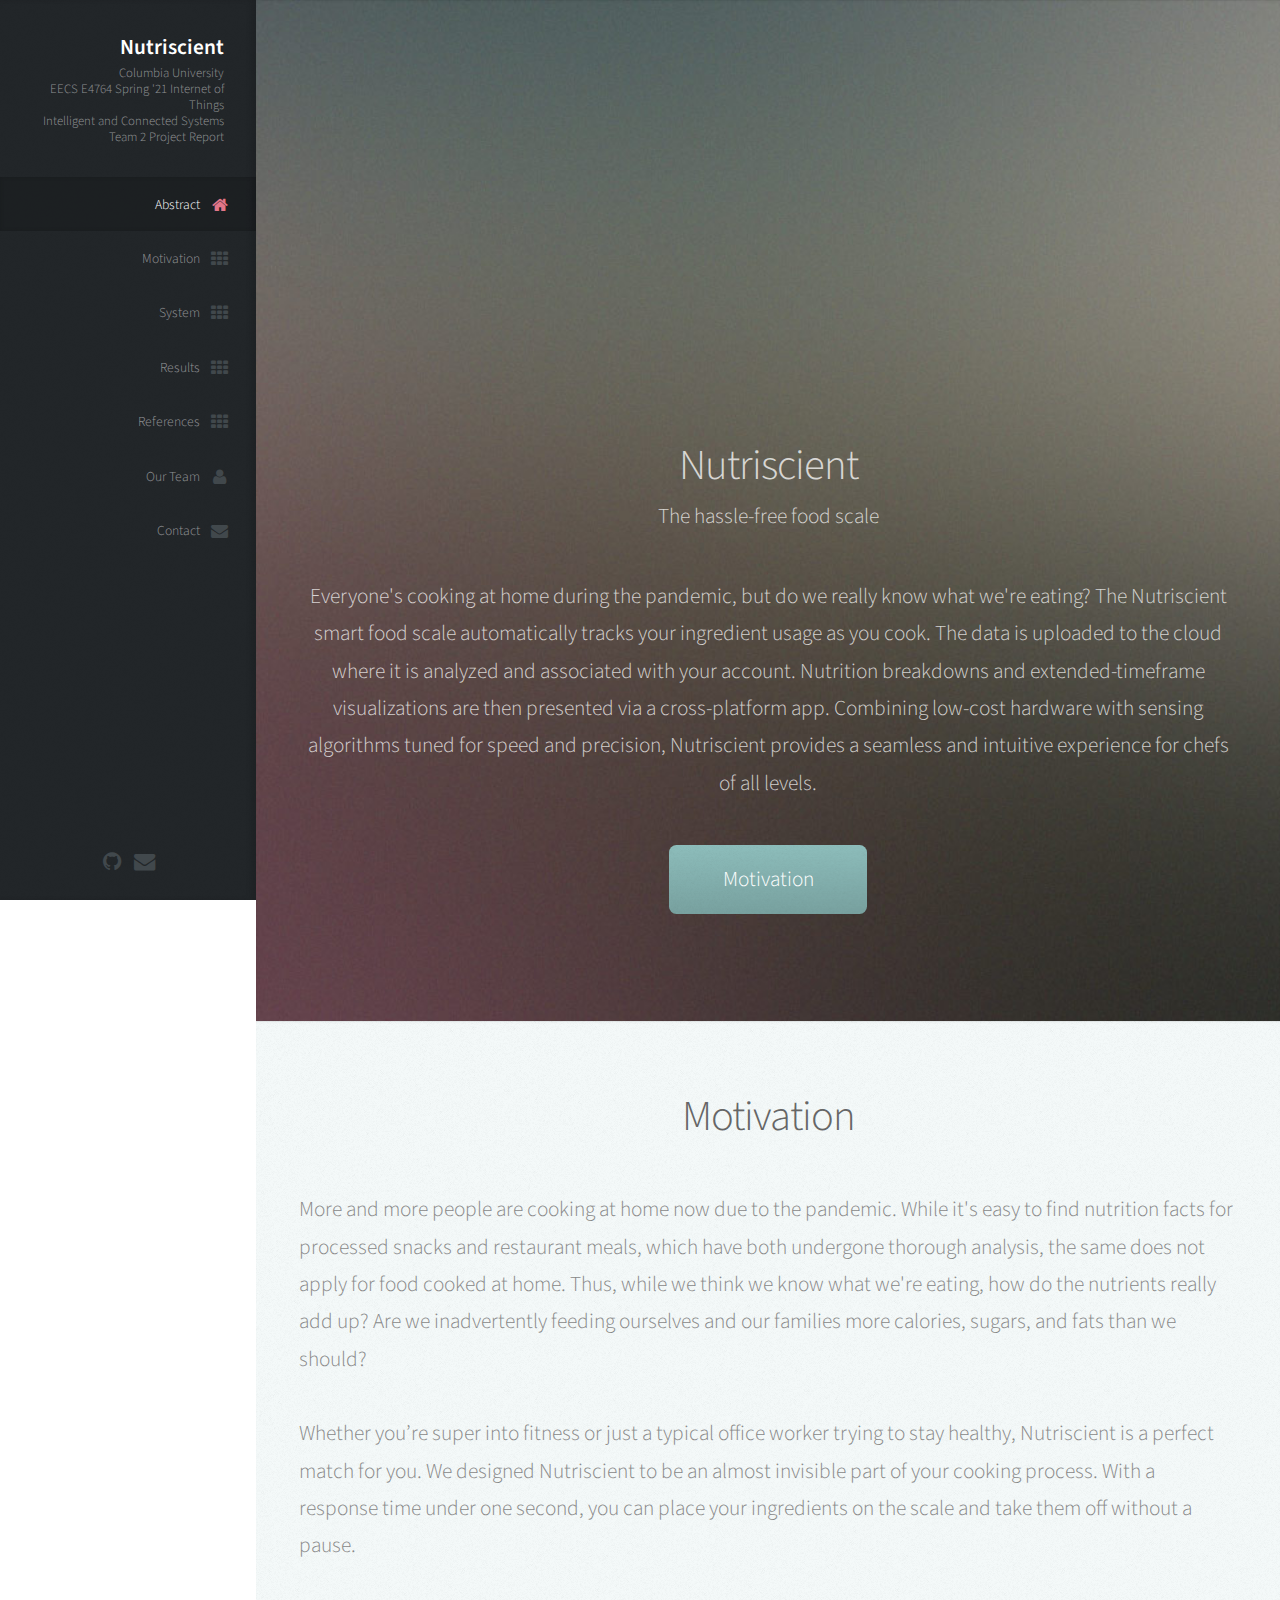
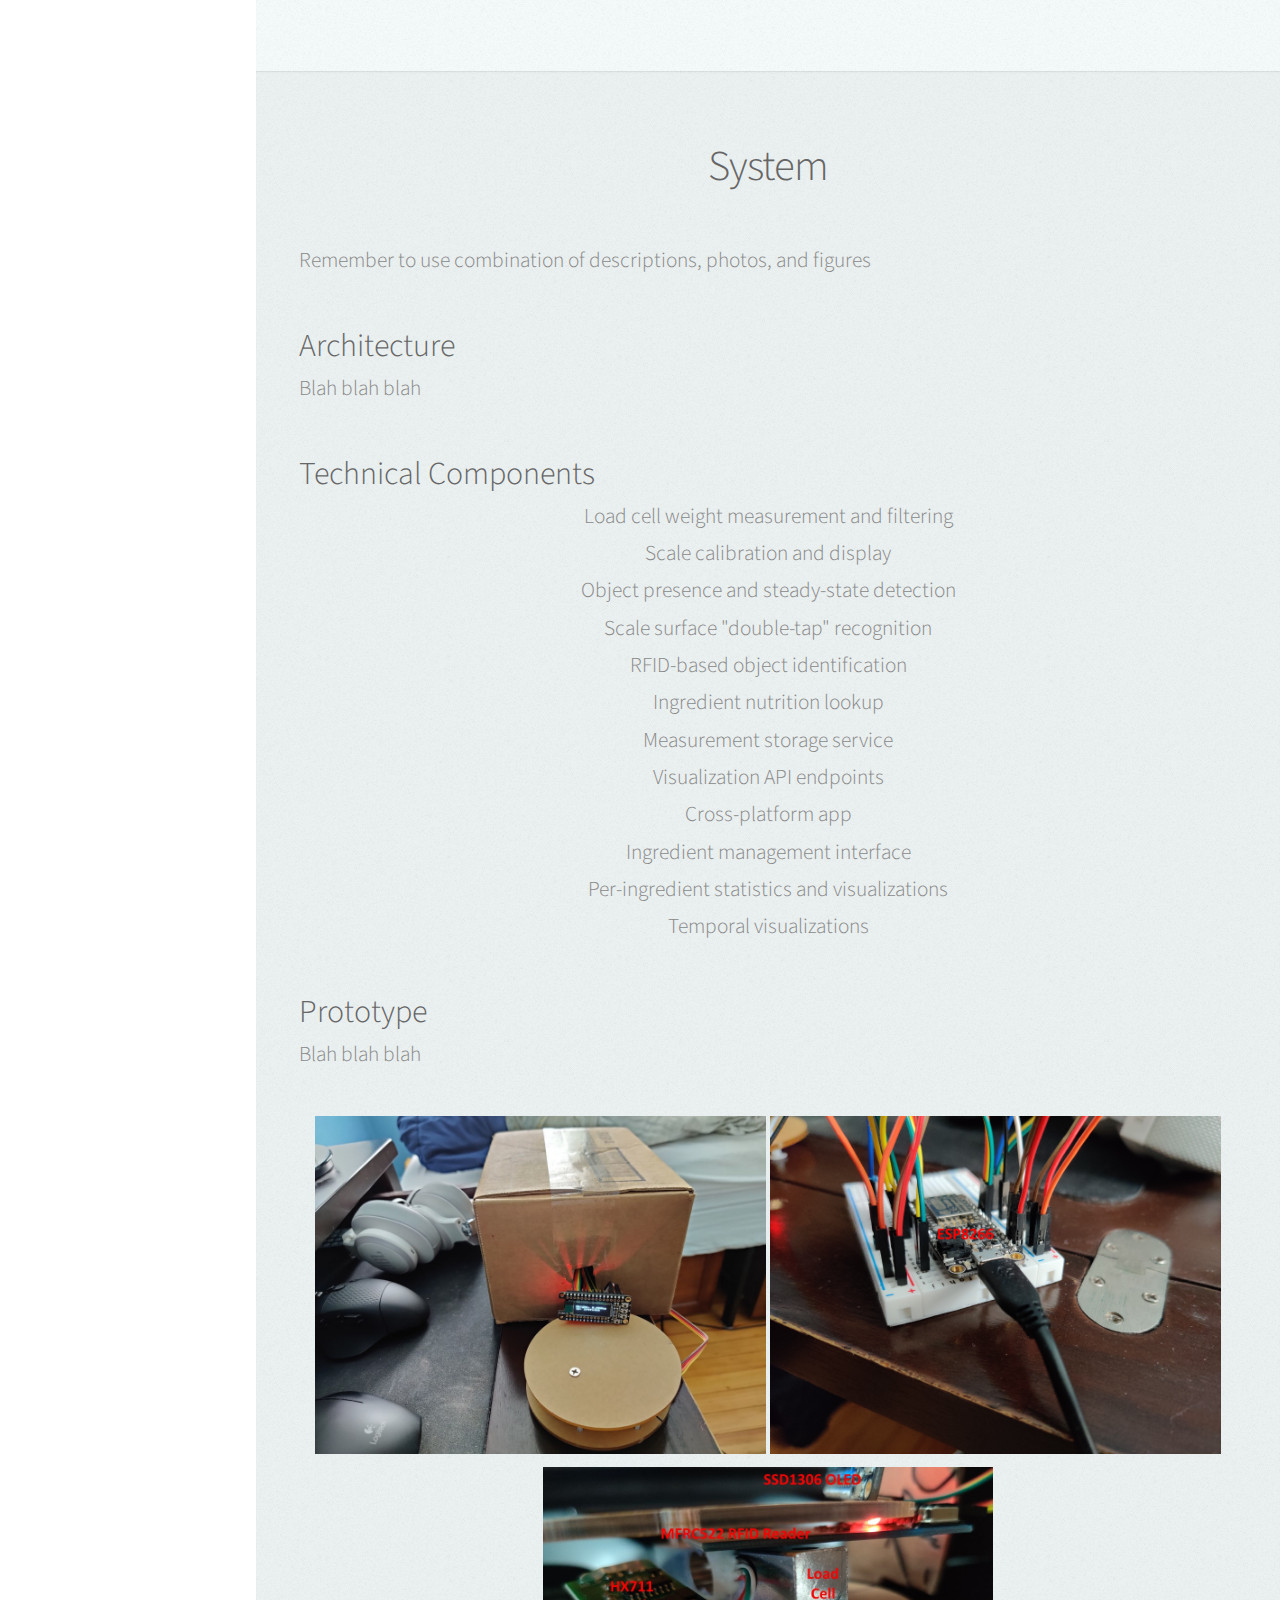
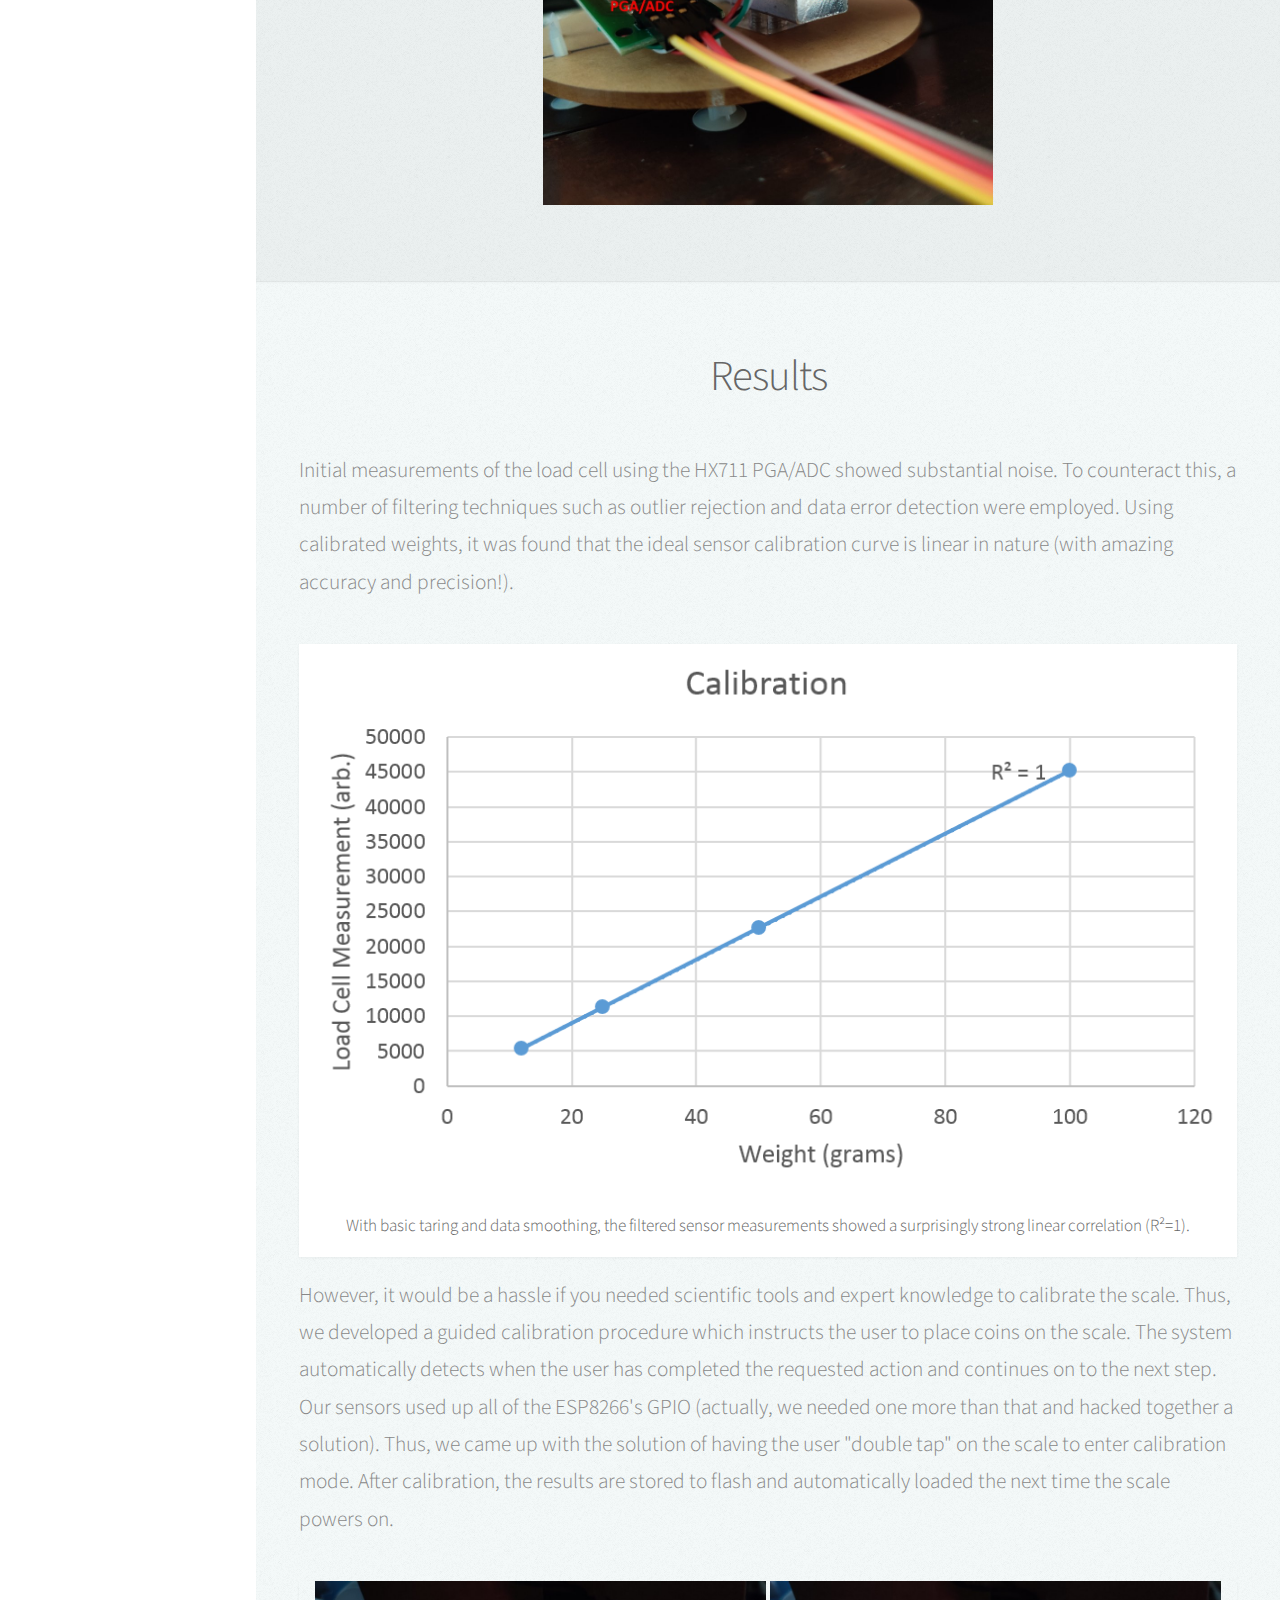
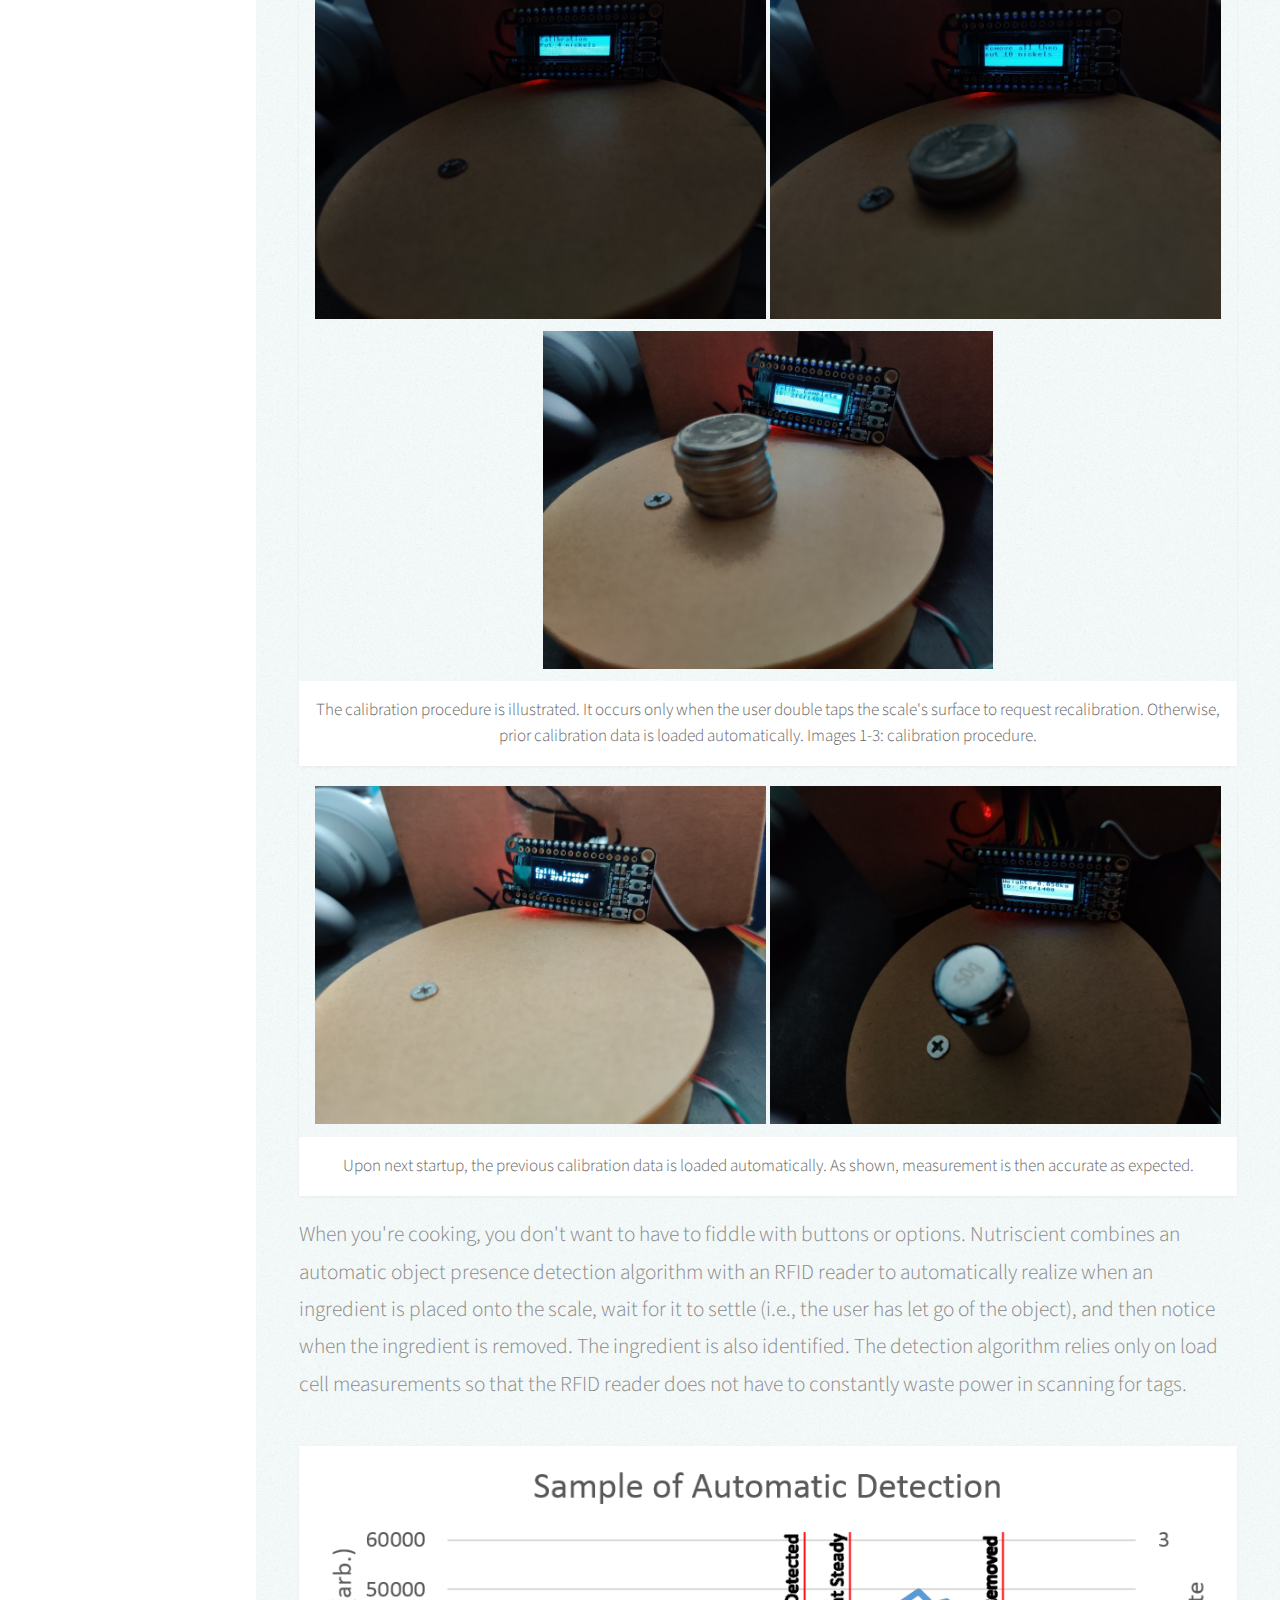
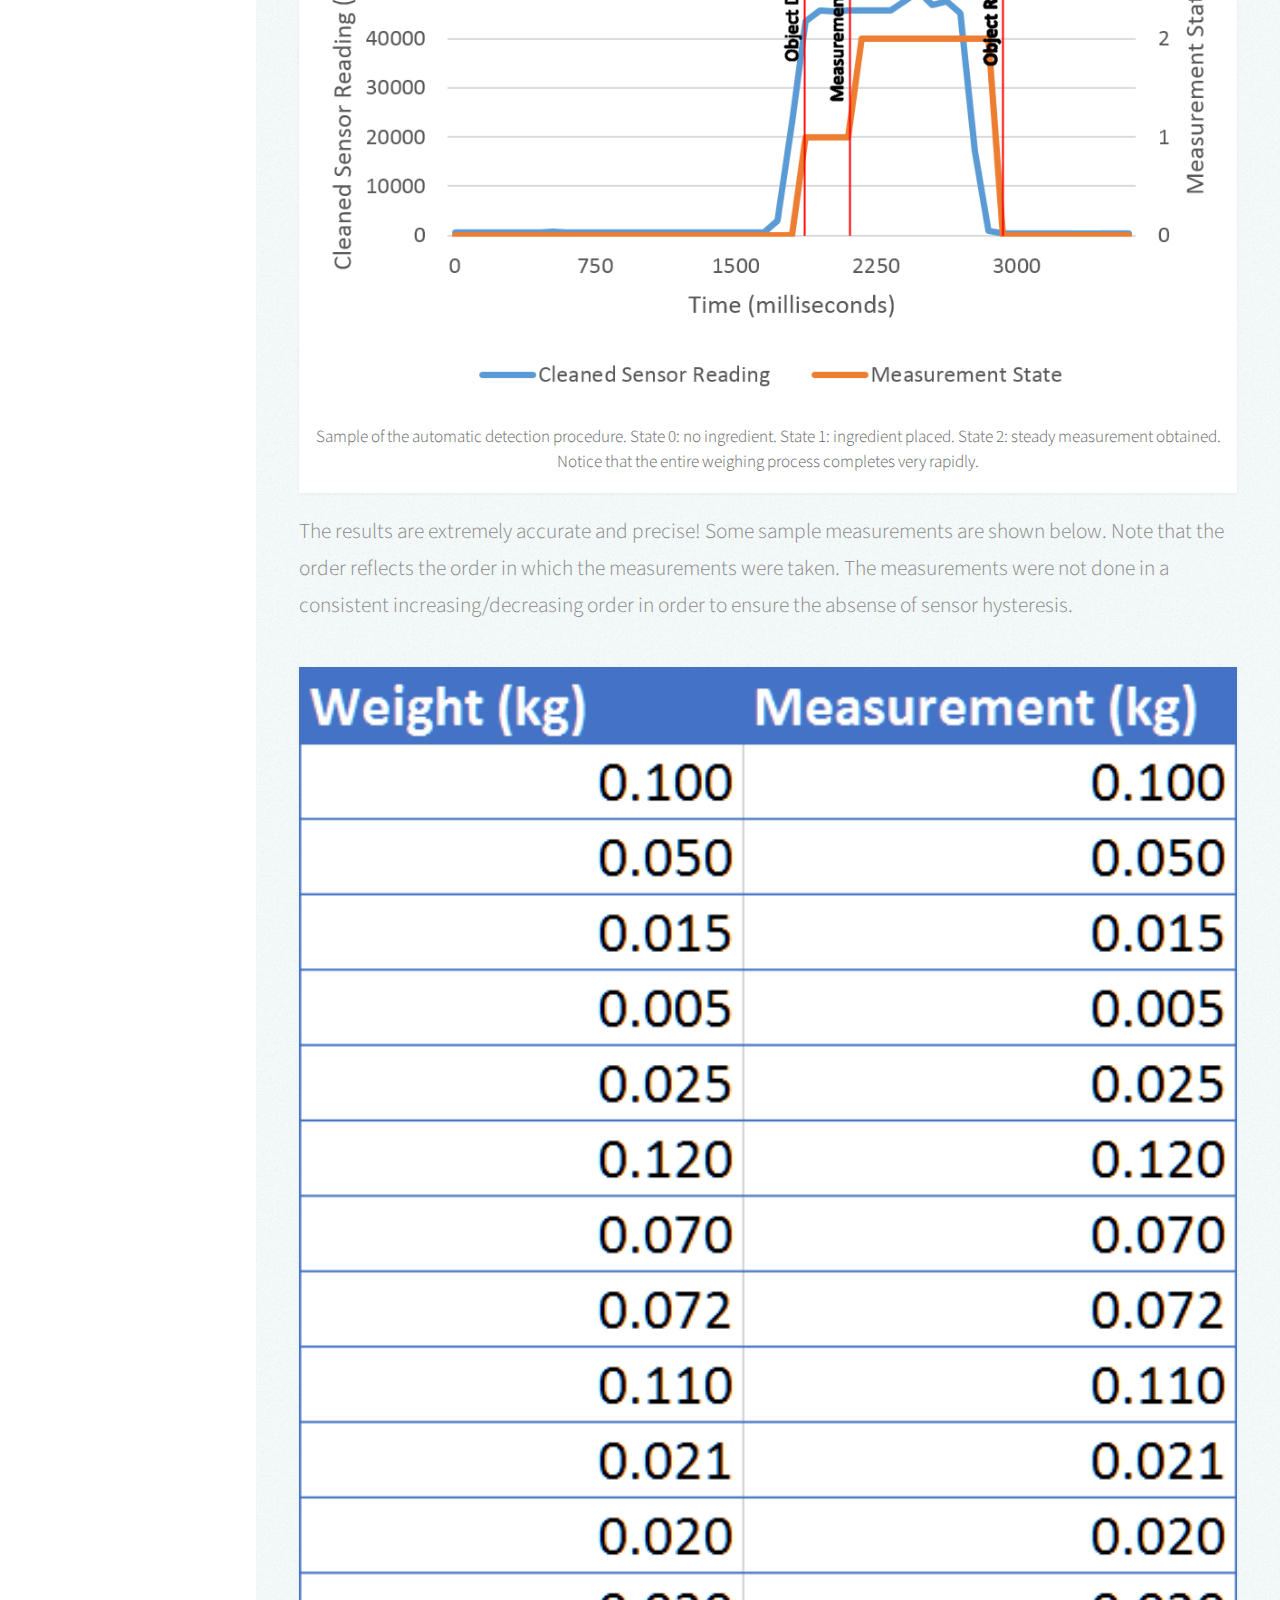
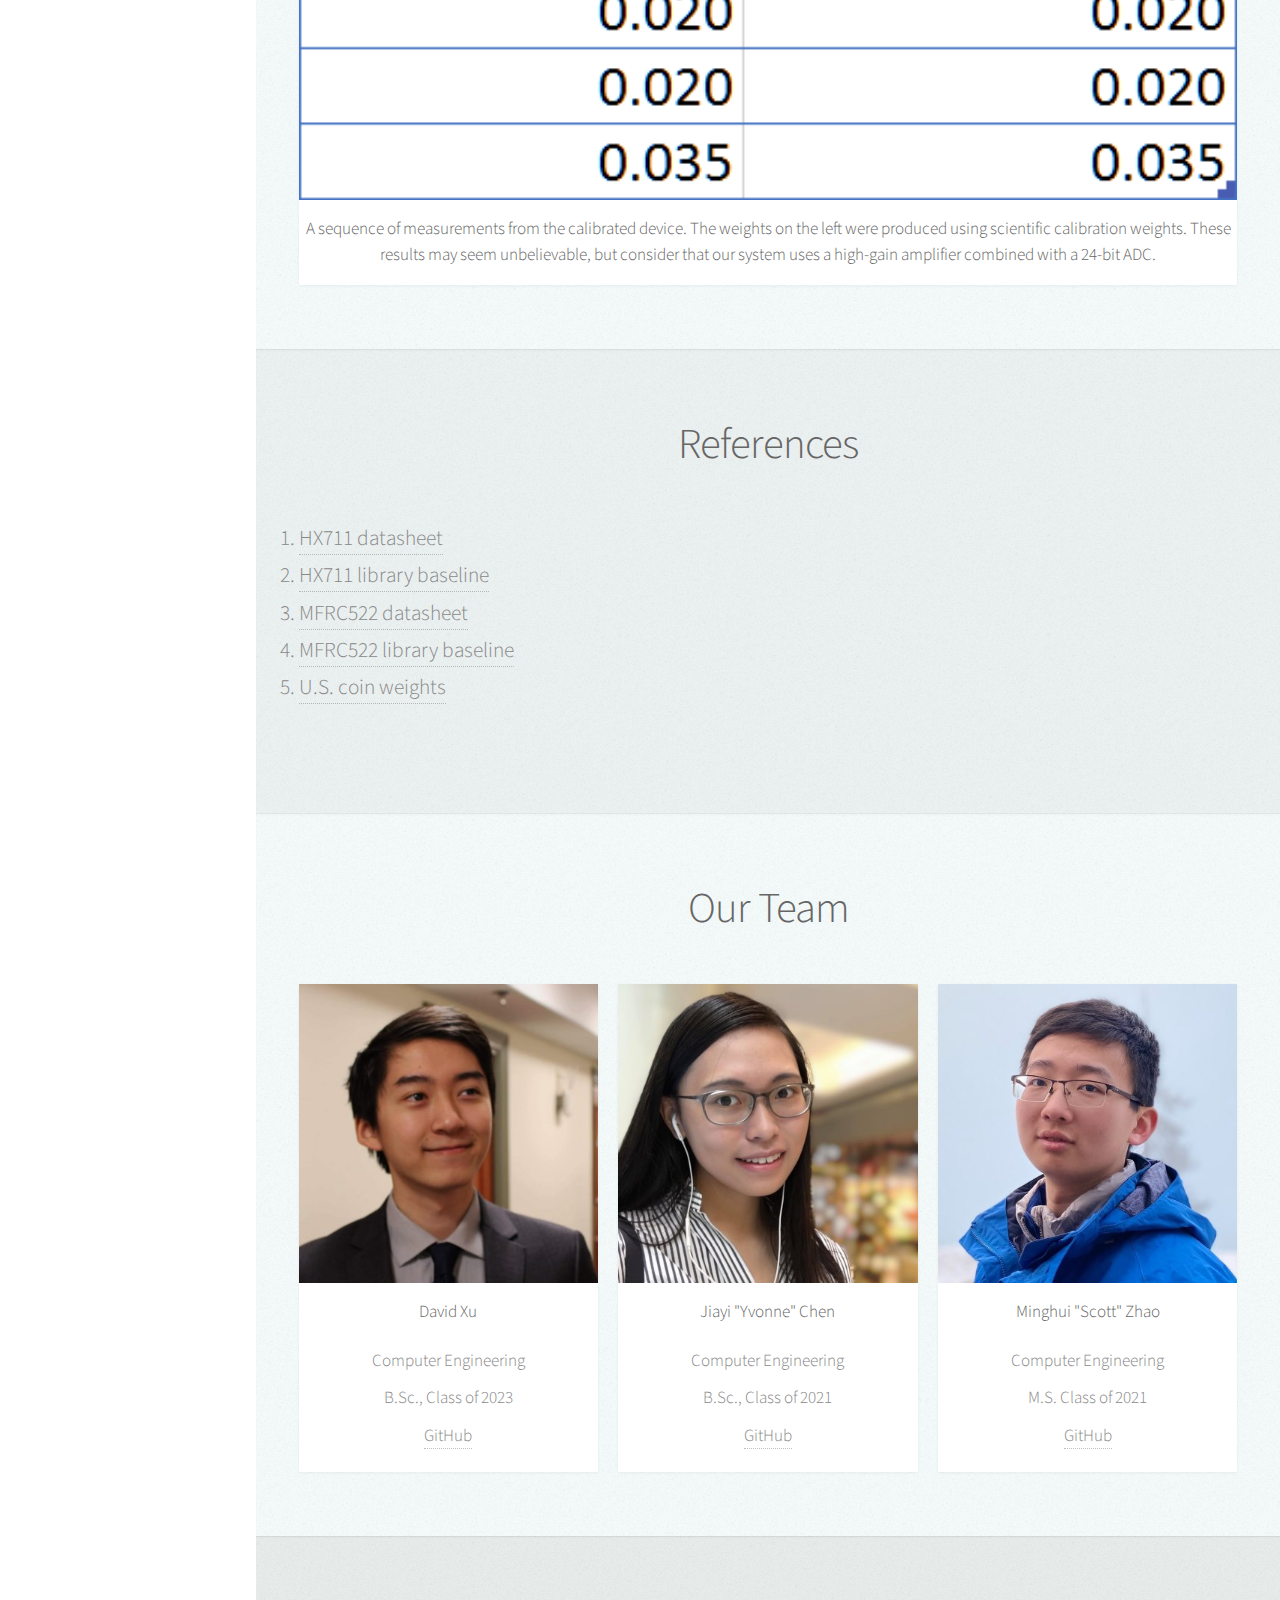
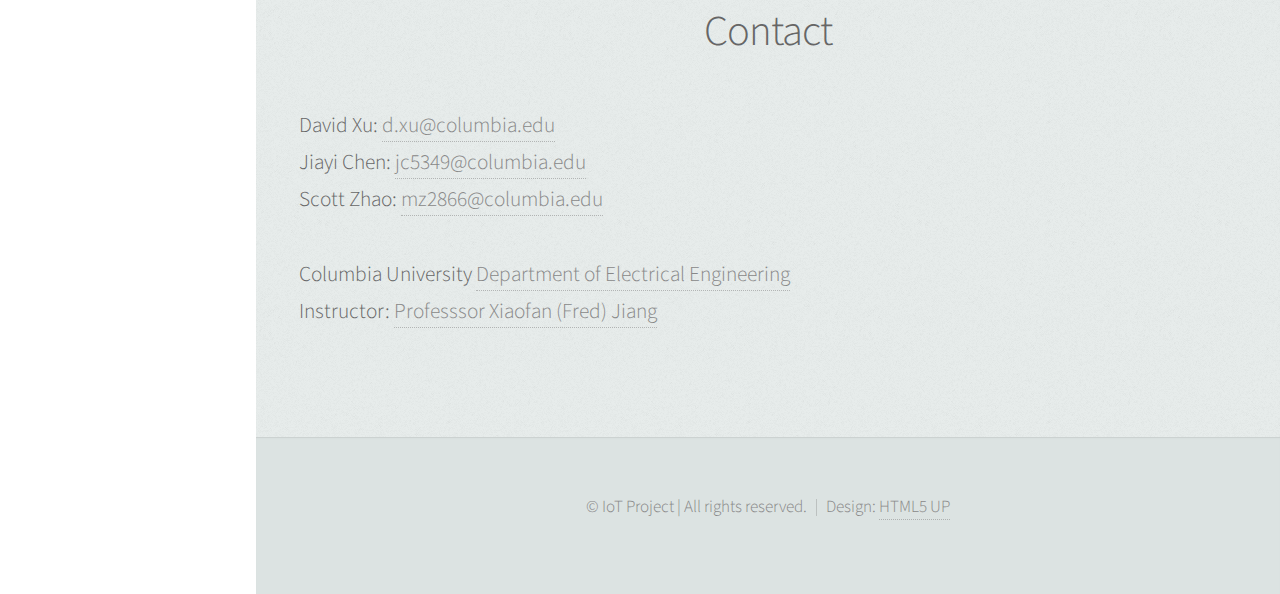
==== Documentation_Website/index.html @ e015169c "Add mailto links" ====
<!DOCTYPE HTML>
<!--
	Prologue by HTML5 UP
	html5up.net | @n33co
	Free for personal and commercial use under the CCA 3.0 license (html5up.net/license)
-->
<html>
	<head>
		<title>Columbia University EECS E4764 IoT Project Report #2</title>
		<meta charset="utf-8" />
		<meta name="viewport" content="width=device-width, initial-scale=1" />
		<!--[if lte IE 8]><script src="assets/js/ie/html5shiv.js"></script><![endif]-->
		<link rel="stylesheet" href="assets/css/main.css" />
		<!--[if lte IE 8]><link rel="stylesheet" href="assets/css/ie8.css" /><![endif]-->
		<!--[if lte IE 9]><link rel="stylesheet" href="assets/css/ie9.css" /><![endif]-->
	</head>
	<body>

		<!-- Header -->
			<div id="header">

				<div class="top">

					<!-- Logo -->
						<div id="logo">
							<!-- <span class="image avatar48"><img src="images/avatar.jpg" alt="" /></span> -->
							<h1 id="title">Nutriscient</h1>
							<p>Columbia University <br>
								EECS E4764 Spring '21 Internet of Things<br>
								Intelligent and Connected Systems<br>
								Team 2 Project Report
							</p>
						</div>

					<!-- Nav -->
						<nav id="nav">
							<!--

								Prologue's nav expects links in one of two formats:

								1. Hash link (scrolls to a different section within the page)

								   <li><a href="#foobar" id="foobar-link" class="icon fa-whatever-icon-you-want skel-layers-ignoreHref"><span class="label">Foobar</span></a></li>

								2. Standard link (sends the user to another page/site)

								   <li><a href="http://foobar.tld" id="foobar-link" class="icon fa-whatever-icon-you-want"><span class="label">Foobar</span></a></li>

							-->
							<ul>
								<li><a href="#top" id="top-link" class="skel-layers-ignoreHref"><span class="icon fa-home">Abstract</span></a></li>
								<li><a href="#motivation" id="motivation-link" class="skel-layers-ignoreHref"><span class="icon fa-th">Motivation</span></a></li>
								<li><a href="#system" id="system-link" class="skel-layers-ignoreHref"><span class="icon fa-th">System</span></a></li>
								<li><a href="#results" id="results-link" class="skel-layers-ignoreHref"><span class="icon fa-th">Results</span></a></li>
								<li><a href="#references" id="references-link" class="skel-layers-ignoreHref"><span class="icon fa-th">References</span></a></li>
								<li><a href="#team" id="team-link" class="skel-layers-ignoreHref"><span class="icon fa-user">Our Team</span></a></li>
								<li><a href="#contact" id="contact-link" class="skel-layers-ignoreHref"><span class="icon fa-envelope">Contact</span></a></li>
							</ul>
						</nav>

				</div>

				<div class="bottom">

					<!-- Social Icons -->
						<ul class="icons">
							<li><a href="https://github.com/Dx724/Nutriscient" class="icon fa-github"><span class="label">Github</span></a></li>
							<li><a href="mailto:d.xu@columbia.edu" class="icon fa-envelope"><span class="label">Email</span></a></li>
						</ul>

				</div>

			</div>

		<!-- Main -->
			<div id="main">

				<!-- Intro -->
					<section id="top" class="one dark cover">
						<div class="container">

								<iframe width="560" height="315" src="https://www.youtube.com/embed/_AlcRoqS65E" frameborder="0" allowfullscreen></iframe>

								<h2 class="alt">Nutriscient</h2>
								<p>The hassle-free food scale</p>
								<p>Everyone's cooking at home during the pandemic, but do we really know what we're eating? The Nutriscient smart food scale automatically tracks your ingredient usage as you cook. The data is uploaded to the cloud where it is analyzed and associated with your account. Nutrition breakdowns and extended-timeframe visualizations are then presented via a cross-platform app.
								Combining low-cost hardware with sensing algorithms tuned for speed and precision, Nutriscient provides a seamless and intuitive experience for chefs of all levels.
								</p>


							<footer>
								<a href="#motivation" class="button scrolly">Motivation</a>
							</footer>

						</div>
					</section>

				<!-- Portfolio -->
					<section id="motivation" class="two">
						<div class="container">

							<header>
								<h2>Motivation</h2>
							</header>

							<p align="left">More and more people are cooking at home now due to the pandemic. While it's easy to find nutrition facts for processed snacks and restaurant meals, which have both undergone thorough analysis, the same does not apply for food cooked at home. Thus, while we think we know what we're eating, how do the nutrients really add up? Are we inadvertently feeding ourselves and our families more calories, sugars, and fats than we should?
							<br/><br/>Whether you’re super into fitness or just a typical office worker trying to stay healthy, Nutriscient is a perfect match for you. We designed Nutriscient to be an almost invisible part of your cooking process. With a response time under one second, you can place your ingredients on the scale and take them off without a pause.</p>



						</div>
					</section>


					<section id="system" class="three">
						<div class="container">

							<header>
								<h2>System</h2>
							</header>

							<p align="left">Remember to use combination of descriptions, photos, and figures</p>

							<h3 align="left">Architecture</h3>

							<p align="left">Blah blah blah</p>


							<h3 align="left">Technical Components</h3>

							<ul>
								<li>Load cell weight measurement and filtering</li>
								<li>Scale calibration and display</li>
								<li>Object presence and steady-state detection</li>
								<li>Scale surface "double-tap" recognition</li>
								<li>RFID-based object identification</li>
								<li>Ingredient nutrition lookup</li>
								<li>Measurement storage service</li>
								<li>Visualization API endpoints</li>
								<li>Cross-platform app</li>
								<li>Ingredient management interface</li>
								<li>Per-ingredient statistics and visualizations</li>
								<li>Temporal visualizations</li>
							</ul>


							<h3 align="left">Prototype</h3>

							<p align="left">Blah blah blah</p>

							<a class="image fit">
								<img src="images/EnclosedDevice.jpg" alt="Enclosed Device" style="width: 48%; display: inline-block" />
								<img src="images/WiringCloseup.png" alt="Wiring Closeup" style="width: 48%; display: inline-block" />
								<img src="images/InternalCloseup.jpg" alt="Internal Closeup" style="width: 48%; display: inline-block" />
							</a>

						</div>
					</section>


					<section id="results" class="two">
						<div class="container">

							<header>
								<h2>Results</h2>
							</header>

							<p align="left">Initial measurements of the load cell using the HX711 PGA/ADC showed substantial noise. To counteract this, a number of filtering techniques such as outlier rejection and data error detection were employed. Using calibrated weights, it was found that the ideal sensor calibration curve is linear in nature (with amazing accuracy and precision!).</p>

							<article class="item">
								<a class="image fit"><img src="images/Calibration.png" alt="" /></a>
								<header>
									<h3>With basic taring and data smoothing, the filtered sensor measurements showed a surprisingly strong linear correlation (R²=1).</h3>
								</header>
							</article>

							<p align="left">However, it would be a hassle if you needed scientific tools and expert knowledge to calibrate the scale. Thus, we developed a guided calibration procedure which instructs the user to place coins on the scale. The system automatically detects when the user has completed the requested action and continues on to the next step. Our sensors used up all of the ESP8266's GPIO (actually, we needed one more than that and hacked together a solution). Thus, we came up with the solution of having the user "double tap" on the scale to enter calibration mode. After calibration, the results are stored to flash and automatically loaded the next time the scale powers on.</p>

							<article class="item">
								<a class="image fit">
									<img src="images/Calib_Put4.jpg" alt="" style="width: 48%; display: inline-block" />
									<img src="images/Calib_Put10.jpg" alt="" style="width: 48%; display: inline-block" />
									<img src="images/Calib_Complete.jpg" alt="" style="width: 48%; display: inline-block" />
								</a>
								<header>
									<h3>The calibration procedure is illustrated. It occurs only when the user double taps the scale's surface to request recalibration. Otherwise, prior calibration data is loaded automatically. Images 1-3: calibration procedure.</h3>
								</header>
							</article>
							
							<article class="item">
								<a class="image fit">
									<img src="images/Calib_Loaded.jpg" alt="" style="width: 48%; display: inline-block" />
									<img src="images/Calib_Measurement.jpg" alt="" style="width: 48%; display: inline-block" />
								</a>
								<header>
									<h3>Upon next startup, the previous calibration data is loaded automatically. As shown, measurement is then accurate as expected.</h3>
								</header>
							</article>
							
							<p align="left">When you're cooking, you don't want to have to fiddle with buttons or options. Nutriscient combines an automatic object presence detection algorithm with an RFID reader to automatically realize when an ingredient is placed onto the scale, wait for it to settle (i.e., the user has let go of the object), and then notice when the ingredient is removed. The ingredient is also identified. The detection algorithm relies only on load cell measurements so that the RFID reader does not have to constantly waste power in scanning for tags.</p>

							<article class="item">
								<a class="image fit"><img src="images/AutomaticDetection.png" alt="" /></a>
								<header>
									<h3>Sample of the automatic detection procedure. State 0: no ingredient. State 1: ingredient placed. State 2: steady measurement obtained. Notice that the entire weighing process completes very rapidly.</h3>
								</header>
							</article>

							<p align="left">The results are extremely accurate and precise! Some sample measurements are shown below. Note that the order reflects the order in which the measurements were taken. The measurements were not done in a consistent increasing/decreasing order in order to ensure the absense of sensor hysteresis.</p>

							<article class="item">
								<a class="image fit"><img src="images/SampleMeasurements.png" alt="" /></a>
								<header>
									<h3>A sequence of measurements from the calibrated device. The weights on the left were produced using scientific calibration weights. These results may seem unbelievable, but consider that our system uses a high-gain amplifier combined with a 24-bit ADC.</h3>
								</header>
							</article>
						</div>
					</section>

					<section id="references" class="three">
						<div class="container">

							<header>
								<h2>References</h2>
							</header>
							
							<ol align="left" style="list-style-type: decimal">
								<li><a href="https://cdn.sparkfun.com/datasheets/Sensors/ForceFlex/hx711_english.pdf">HX711 datasheet</a></li>
								<li><a href="https://github.com/robert-hh/hx711">HX711 library baseline</a></li>
								<li><a href="https://www.nxp.com/docs/en/data-sheet/MFRC522.pdf">MFRC522 datasheet</a></li>
								<li><a href="https://github.com/wendlers/micropython-mfrc522">MFRC522 library baseline</a></li>
								<li><a href="https://www.usmint.gov/learn/coin-and-medal-programs/coin-specifications">U.S. coin weights</a></li>
							</ol>

						</div>
					</section>


				<!-- About Me -->
					<section id="team" class="two">
						<div class="container">

							<header>
								<h2>Our Team</h2>
							</header>

							<!-- <a href="#" class="image featured"><img src="images/pic08.jpg" alt="" /></a> -->


							<div class="row">
								<div class="4u 12u$(mobile)">
									<article class="item">
										<a class="image fit"><img src="images/DavidXu.jpg" alt="" /></a>
										<header>
											<h3>David Xu</h3>
											<p>Computer Engineering<br/>B.Sc., Class of 2023</p>
											<a href="https://github.com/Dx724">GitHub</a>
										</header>
									</article>
								</div>
								<div class="4u 12u$(mobile)">
									<article class="item">
										<a class="image fit"><img src="images/YvonneChen.jpg" alt="" /></a>
										<header>
											<h3>Jiayi "Yvonne" Chen</h3>
											<p>Computer Engineering<br/>B.Sc., Class of 2021</p>
											<a href="https://github.com/YvonneChenCS">GitHub</a>
										</header>
									</article>
								</div>
								<div class="4u$ 12u$(mobile)">
									<article class="item">
										<a class="image fit"><img src="images/ScottZhao.jpg" alt="" /></a>
										<header>
											<h3>Minghui "Scott" Zhao</h3>
											<p>Computer Engineering<br/>M.S. Class of 2021</p>
											<a href="https://github.com/zhaomh1998">GitHub</a>
										</header>
									</article>
								</div>
							</div>

						</div>
					</section>

				<!-- Contact -->
					<section id="contact" class="four">
						<div class="container">

							<header>
								<h2>Contact</h2>
							</header>

							<p align="left">
								<strong>David Xu: </strong><a href="mailto:d.xu@columbia.edu">d.xu@columbia.edu</a></br>
								<strong>Jiayi Chen: </strong><a href="mailto:jc5349@columbia.edu">jc5349@columbia.edu</a></br>
								<strong>Scott Zhao: </strong><a href="mailto:mz2866@columbia.edu">mz2866@columbia.edu</a></br>
							</br>
								<strong>Columbia University </strong><a href="http://www.ee.columbia.edu">Department of Electrical Engineering</a><br>
								<!-- <strong>Class Website:</strong>
									<a href="https://edblogs.columbia.edu/eecs4764-001-2019-3/">Columbia University EECS E4764 Spring '21 IoT</a></br> -->
								<strong>Instructor:</strong> <a href="http://fredjiang.com/">Professsor Xiaofan (Fred) Jiang</a>
							</p>


							<!-- <form method="post" action="#">
								<div class="row">
									<div class="6u 12u$(mobile)"><input type="text" name="name" placeholder="Name" /></div>
									<div class="6u$ 12u$(mobile)"><input type="text" name="email" placeholder="Email" /></div>
									<div class="12u$">
										<textarea name="message" placeholder="Message"></textarea>
									</div>
									<div class="12u$">
										<input type="submit" value="Send Message" />
									</div>
								</div>
							</form> -->

						</div>
					</section>

			</div>

		<!-- Footer -->
			<div id="footer">

				<!-- Copyright -->
					<ul class="copyright">
						<li>&copy; IoT Project | All rights reserved.</li><li>Design: <a href="http://html5up.net">HTML5 UP</a></li>
					</ul>

			</div>

		<!-- Scripts -->
			<script src="assets/js/jquery.min.js"></script>
			<script src="assets/js/jquery.scrolly.min.js"></script>
			<script src="assets/js/jquery.scrollzer.min.js"></script>
			<script src="assets/js/skel.min.js"></script>
			<script src="assets/js/util.js"></script>
			<!--[if lte IE 8]><script src="assets/js/ie/respond.min.js"></script><![endif]-->
			<script src="assets/js/main.js"></script>

	</body>
</html>
---- Documentation_Website/assets/css/main.css ----
@import url("font-awesome.min.css");
@import url("http://fonts.googleapis.com/css?family=Source+Sans+Pro:300,300italic,400,600");

/*
	Prologue by HTML5 UP
	html5up.net | @n33co
	Free for personal and commercial use under the CCA 3.0 license (html5up.net/license)
*/

/* Reset */

	html, body, div, span, applet, object, iframe, h1, h2, h3, h4, h5, h6, p, blockquote, pre, a, abbr, acronym, address, big, cite, code, del, dfn, em, img, ins, kbd, q, s, samp, small, strike, strong, sub, sup, tt, var, b, u, i, center, dl, dt, dd, ol, ul, li, fieldset, form, label, legend, table, caption, tbody, tfoot, thead, tr, th, td, article, aside, canvas, details, embed, figure, figcaption, footer, header, hgroup, menu, nav, output, ruby, section, summary, time, mark, audio, video {
		margin: 0;
		padding: 0;
		border: 0;
		font-size: 100%;
		font: inherit;
		vertical-align: baseline;
	}

	article, aside, details, figcaption, figure, footer, header, hgroup, menu, nav, section {
		display: block;
	}

	body {
		line-height: 1;
	}

	ol, ul {
		list-style: none;
	}

	blockquote, q {
		quotes: none;
	}

	blockquote:before, blockquote:after, q:before, q:after {
		content: '';
		content: none;
	}

	table {
		border-collapse: collapse;
		border-spacing: 0;
	}

	body {
		-webkit-text-size-adjust: none;
	}

/* Box Model */

	*, *:before, *:after {
		-moz-box-sizing: border-box;
		-webkit-box-sizing: border-box;
		box-sizing: border-box;
	}

/* Containers */

	.container {
		margin-left: auto;
		margin-right: auto;
	}

	.container.\31 25\25 {
		width: 100%;
		max-width: 1750px;
		min-width: 1400px;
	}

	.container.\37 5\25 {
		width: 1050px;
	}

	.container.\35 0\25 {
		width: 700px;
	}

	.container.\32 5\25 {
		width: 350px;
	}

	.container {
		width: 1400px;
	}

	@media screen and (min-width: 961px) and (max-width: 1880px) {

		.container.\31 25\25 {
			width: 100%;
			max-width: 1500px;
			min-width: 1200px;
		}

		.container.\37 5\25 {
			width: 900px;
		}

		.container.\35 0\25 {
			width: 600px;
		}

		.container.\32 5\25 {
			width: 300px;
		}

		.container {
			width: 1200px;
		}

	}

	@media screen and (min-width: 961px) and (max-width: 1620px) {

		.container.\31 25\25 {
			width: 100%;
			max-width: 1200px;
			min-width: 960px;
		}

		.container.\37 5\25 {
			width: 720px;
		}

		.container.\35 0\25 {
			width: 480px;
		}

		.container.\32 5\25 {
			width: 240px;
		}

		.container {
			width: 960px;
		}

	}

	@media screen and (min-width: 961px) and (max-width: 1320px) {

		.container.\31 25\25 {
			width: 100%;
			max-width: 125%;
			min-width: 100%;
		}

		.container.\37 5\25 {
			width: 75%;
		}

		.container.\35 0\25 {
			width: 50%;
		}

		.container.\32 5\25 {
			width: 25%;
		}

		.container {
			width: 100%;
		}

	}

	@media screen and (max-width: 960px) {

		.container.\31 25\25 {
			width: 100%;
			max-width: 125%;
			min-width: 100%;
		}

		.container.\37 5\25 {
			width: 75%;
		}

		.container.\35 0\25 {
			width: 50%;
		}

		.container.\32 5\25 {
			width: 25%;
		}

		.container {
			width: 100%;
		}

	}

	@media screen and (max-width: 736px) {

		.container.\31 25\25 {
			width: 100%;
			max-width: 125%;
			min-width: 100%;
		}

		.container.\37 5\25 {
			width: 75%;
		}

		.container.\35 0\25 {
			width: 50%;
		}

		.container.\32 5\25 {
			width: 25%;
		}

		.container {
			width: 100% !important;
		}

	}

/* Grid */

	.row {
		border-bottom: solid 1px transparent;
		-moz-box-sizing: border-box;
		-webkit-box-sizing: border-box;
		box-sizing: border-box;
	}

	.row > * {
		float: left;
		-moz-box-sizing: border-box;
		-webkit-box-sizing: border-box;
		box-sizing: border-box;
	}

	.row:after, .row:before {
		content: '';
		display: block;
		clear: both;
		height: 0;
	}

	.row.uniform > * > :first-child {
		margin-top: 0;
	}

	.row.uniform > * > :last-child {
		margin-bottom: 0;
	}

	.row.\30 \25 > * {
		padding: 0px 0 0 0px;
	}

	.row.\30 \25 {
		margin: 0px 0 -1px 0px;
	}

	.row.uniform.\30 \25 > * {
		padding: 0px 0 0 0px;
	}

	.row.uniform.\30 \25 {
		margin: 0px 0 -1px 0px;
	}

	.row > * {
		padding: 40px 0 0 40px;
	}

	.row {
		margin: -40px 0 -1px -40px;
	}

	.row.uniform > * {
		padding: 40px 0 0 40px;
	}

	.row.uniform {
		margin: -40px 0 -1px -40px;
	}

	.row.\32 00\25 > * {
		padding: 80px 0 0 80px;
	}

	.row.\32 00\25 {
		margin: -80px 0 -1px -80px;
	}

	.row.uniform.\32 00\25 > * {
		padding: 80px 0 0 80px;
	}

	.row.uniform.\32 00\25 {
		margin: -80px 0 -1px -80px;
	}

	.row.\31 50\25 > * {
		padding: 60px 0 0 60px;
	}

	.row.\31 50\25 {
		margin: -60px 0 -1px -60px;
	}

	.row.uniform.\31 50\25 > * {
		padding: 60px 0 0 60px;
	}

	.row.uniform.\31 50\25 {
		margin: -60px 0 -1px -60px;
	}

	.row.\35 0\25 > * {
		padding: 20px 0 0 20px;
	}

	.row.\35 0\25 {
		margin: -20px 0 -1px -20px;
	}

	.row.uniform.\35 0\25 > * {
		padding: 20px 0 0 20px;
	}

	.row.uniform.\35 0\25 {
		margin: -20px 0 -1px -20px;
	}

	.row.\32 5\25 > * {
		padding: 10px 0 0 10px;
	}

	.row.\32 5\25 {
		margin: -10px 0 -1px -10px;
	}

	.row.uniform.\32 5\25 > * {
		padding: 10px 0 0 10px;
	}

	.row.uniform.\32 5\25 {
		margin: -10px 0 -1px -10px;
	}

	.\31 2u, .\31 2u\24 {
		width: 100%;
		clear: none;
		margin-left: 0;
	}

	.\31 1u, .\31 1u\24 {
		width: 91.6666666667%;
		clear: none;
		margin-left: 0;
	}

	.\31 0u, .\31 0u\24 {
		width: 83.3333333333%;
		clear: none;
		margin-left: 0;
	}

	.\39 u, .\39 u\24 {
		width: 75%;
		clear: none;
		margin-left: 0;
	}

	.\38 u, .\38 u\24 {
		width: 66.6666666667%;
		clear: none;
		margin-left: 0;
	}

	.\37 u, .\37 u\24 {
		width: 58.3333333333%;
		clear: none;
		margin-left: 0;
	}

	.\36 u, .\36 u\24 {
		width: 50%;
		clear: none;
		margin-left: 0;
	}

	.\35 u, .\35 u\24 {
		width: 41.6666666667%;
		clear: none;
		margin-left: 0;
	}

	.\34 u, .\34 u\24 {
		width: 33.3333333333%;
		clear: none;
		margin-left: 0;
	}

	.\33 u, .\33 u\24 {
		width: 25%;
		clear: none;
		margin-left: 0;
	}

	.\32 u, .\32 u\24 {
		width: 16.6666666667%;
		clear: none;
		margin-left: 0;
	}

	.\31 u, .\31 u\24 {
		width: 8.3333333333%;
		clear: none;
		margin-left: 0;
	}

	.\31 2u\24 + *,
	.\31 1u\24 + *,
	.\31 0u\24 + *,
	.\39 u\24 + *,
	.\38 u\24 + *,
	.\37 u\24 + *,
	.\36 u\24 + *,
	.\35 u\24 + *,
	.\34 u\24 + *,
	.\33 u\24 + *,
	.\32 u\24 + *,
	.\31 u\24 + * {
		clear: left;
	}

	.\-11u {
		margin-left: 91.66667%;
	}

	.\-10u {
		margin-left: 83.33333%;
	}

	.\-9u {
		margin-left: 75%;
	}

	.\-8u {
		margin-left: 66.66667%;
	}

	.\-7u {
		margin-left: 58.33333%;
	}

	.\-6u {
		margin-left: 50%;
	}

	.\-5u {
		margin-left: 41.66667%;
	}

	.\-4u {
		margin-left: 33.33333%;
	}

	.\-3u {
		margin-left: 25%;
	}

	.\-2u {
		margin-left: 16.66667%;
	}

	.\-1u {
		margin-left: 8.33333%;
	}

	@media screen and (min-width: 961px) and (max-width: 1880px) {

		.row > * {
			padding: 40px 0 0 40px;
		}

		.row {
			margin: -40px 0 -1px -40px;
		}

		.row.uniform > * {
			padding: 40px 0 0 40px;
		}

		.row.uniform {
			margin: -40px 0 -1px -40px;
		}

		.row.\32 00\25 > * {
			padding: 80px 0 0 80px;
		}

		.row.\32 00\25 {
			margin: -80px 0 -1px -80px;
		}

		.row.uniform.\32 00\25 > * {
			padding: 80px 0 0 80px;
		}

		.row.uniform.\32 00\25 {
			margin: -80px 0 -1px -80px;
		}

		.row.\31 50\25 > * {
			padding: 60px 0 0 60px;
		}

		.row.\31 50\25 {
			margin: -60px 0 -1px -60px;
		}

		.row.uniform.\31 50\25 > * {
			padding: 60px 0 0 60px;
		}

		.row.uniform.\31 50\25 {
			margin: -60px 0 -1px -60px;
		}

		.row.\35 0\25 > * {
			padding: 20px 0 0 20px;
		}

		.row.\35 0\25 {
			margin: -20px 0 -1px -20px;
		}

		.row.uniform.\35 0\25 > * {
			padding: 20px 0 0 20px;
		}

		.row.uniform.\35 0\25 {
			margin: -20px 0 -1px -20px;
		}

		.row.\32 5\25 > * {
			padding: 10px 0 0 10px;
		}

		.row.\32 5\25 {
			margin: -10px 0 -1px -10px;
		}

		.row.uniform.\32 5\25 > * {
			padding: 10px 0 0 10px;
		}

		.row.uniform.\32 5\25 {
			margin: -10px 0 -1px -10px;
		}

		.\31 2u\28wide\29, .\31 2u\24\28wide\29 {
			width: 100%;
			clear: none;
			margin-left: 0;
		}

		.\31 1u\28wide\29, .\31 1u\24\28wide\29 {
			width: 91.6666666667%;
			clear: none;
			margin-left: 0;
		}

		.\31 0u\28wide\29, .\31 0u\24\28wide\29 {
			width: 83.3333333333%;
			clear: none;
			margin-left: 0;
		}

		.\39 u\28wide\29, .\39 u\24\28wide\29 {
			width: 75%;
			clear: none;
			margin-left: 0;
		}

		.\38 u\28wide\29, .\38 u\24\28wide\29 {
			width: 66.6666666667%;
			clear: none;
			margin-left: 0;
		}

		.\37 u\28wide\29, .\37 u\24\28wide\29 {
			width: 58.3333333333%;
			clear: none;
			margin-left: 0;
		}

		.\36 u\28wide\29, .\36 u\24\28wide\29 {
			width: 50%;
			clear: none;
			margin-left: 0;
		}

		.\35 u\28wide\29, .\35 u\24\28wide\29 {
			width: 41.6666666667%;
			clear: none;
			margin-left: 0;
		}

		.\34 u\28wide\29, .\34 u\24\28wide\29 {
			width: 33.3333333333%;
			clear: none;
			margin-left: 0;
		}

		.\33 u\28wide\29, .\33 u\24\28wide\29 {
			width: 25%;
			clear: none;
			margin-left: 0;
		}

		.\32 u\28wide\29, .\32 u\24\28wide\29 {
			width: 16.6666666667%;
			clear: none;
			margin-left: 0;
		}

		.\31 u\28wide\29, .\31 u\24\28wide\29 {
			width: 8.3333333333%;
			clear: none;
			margin-left: 0;
		}

		.\31 2u\24\28wide\29 + *,
		.\31 1u\24\28wide\29 + *,
		.\31 0u\24\28wide\29 + *,
		.\39 u\24\28wide\29 + *,
		.\38 u\24\28wide\29 + *,
		.\37 u\24\28wide\29 + *,
		.\36 u\24\28wide\29 + *,
		.\35 u\24\28wide\29 + *,
		.\34 u\24\28wide\29 + *,
		.\33 u\24\28wide\29 + *,
		.\32 u\24\28wide\29 + *,
		.\31 u\24\28wide\29 + * {
			clear: left;
		}

		.\-11u\28wide\29 {
			margin-left: 91.66667%;
		}

		.\-10u\28wide\29 {
			margin-left: 83.33333%;
		}

		.\-9u\28wide\29 {
			margin-left: 75%;
		}

		.\-8u\28wide\29 {
			margin-left: 66.66667%;
		}

		.\-7u\28wide\29 {
			margin-left: 58.33333%;
		}

		.\-6u\28wide\29 {
			margin-left: 50%;
		}

		.\-5u\28wide\29 {
			margin-left: 41.66667%;
		}

		.\-4u\28wide\29 {
			margin-left: 33.33333%;
		}

		.\-3u\28wide\29 {
			margin-left: 25%;
		}

		.\-2u\28wide\29 {
			margin-left: 16.66667%;
		}

		.\-1u\28wide\29 {
			margin-left: 8.33333%;
		}

	}

	@media screen and (min-width: 961px) and (max-width: 1620px) {

		.row > * {
			padding: 40px 0 0 40px;
		}

		.row {
			margin: -40px 0 -1px -40px;
		}

		.row.uniform > * {
			padding: 40px 0 0 40px;
		}

		.row.uniform {
			margin: -40px 0 -1px -40px;
		}

		.row.\32 00\25 > * {
			padding: 80px 0 0 80px;
		}

		.row.\32 00\25 {
			margin: -80px 0 -1px -80px;
		}

		.row.uniform.\32 00\25 > * {
			padding: 80px 0 0 80px;
		}

		.row.uniform.\32 00\25 {
			margin: -80px 0 -1px -80px;
		}

		.row.\31 50\25 > * {
			padding: 60px 0 0 60px;
		}

		.row.\31 50\25 {
			margin: -60px 0 -1px -60px;
		}

		.row.uniform.\31 50\25 > * {
			padding: 60px 0 0 60px;
		}

		.row.uniform.\31 50\25 {
			margin: -60px 0 -1px -60px;
		}

		.row.\35 0\25 > * {
			padding: 20px 0 0 20px;
		}

		.row.\35 0\25 {
			margin: -20px 0 -1px -20px;
		}

		.row.uniform.\35 0\25 > * {
			padding: 20px 0 0 20px;
		}

		.row.uniform.\35 0\25 {
			margin: -20px 0 -1px -20px;
		}

		.row.\32 5\25 > * {
			padding: 10px 0 0 10px;
		}

		.row.\32 5\25 {
			margin: -10px 0 -1px -10px;
		}

		.row.uniform.\32 5\25 > * {
			padding: 10px 0 0 10px;
		}

		.row.uniform.\32 5\25 {
			margin: -10px 0 -1px -10px;
		}

		.\31 2u\28normal\29, .\31 2u\24\28normal\29 {
			width: 100%;
			clear: none;
			margin-left: 0;
		}

		.\31 1u\28normal\29, .\31 1u\24\28normal\29 {
			width: 91.6666666667%;
			clear: none;
			margin-left: 0;
		}

		.\31 0u\28normal\29, .\31 0u\24\28normal\29 {
			width: 83.3333333333%;
			clear: none;
			margin-left: 0;
		}

		.\39 u\28normal\29, .\39 u\24\28normal\29 {
			width: 75%;
			clear: none;
			margin-left: 0;
		}

		.\38 u\28normal\29, .\38 u\24\28normal\29 {
			width: 66.6666666667%;
			clear: none;
			margin-left: 0;
		}

		.\37 u\28normal\29, .\37 u\24\28normal\29 {
			width: 58.3333333333%;
			clear: none;
			margin-left: 0;
		}

		.\36 u\28normal\29, .\36 u\24\28normal\29 {
			width: 50%;
			clear: none;
			margin-left: 0;
		}

		.\35 u\28normal\29, .\35 u\24\28normal\29 {
			width: 41.6666666667%;
			clear: none;
			margin-left: 0;
		}

		.\34 u\28normal\29, .\34 u\24\28normal\29 {
			width: 33.3333333333%;
			clear: none;
			margin-left: 0;
		}

		.\33 u\28normal\29, .\33 u\24\28normal\29 {
			width: 25%;
			clear: none;
			margin-left: 0;
		}

		.\32 u\28normal\29, .\32 u\24\28normal\29 {
			width: 16.6666666667%;
			clear: none;
			margin-left: 0;
		}

		.\31 u\28normal\29, .\31 u\24\28normal\29 {
			width: 8.3333333333%;
			clear: none;
			margin-left: 0;
		}

		.\31 2u\24\28normal\29 + *,
		.\31 1u\24\28normal\29 + *,
		.\31 0u\24\28normal\29 + *,
		.\39 u\24\28normal\29 + *,
		.\38 u\24\28normal\29 + *,
		.\37 u\24\28normal\29 + *,
		.\36 u\24\28normal\29 + *,
		.\35 u\24\28normal\29 + *,
		.\34 u\24\28normal\29 + *,
		.\33 u\24\28normal\29 + *,
		.\32 u\24\28normal\29 + *,
		.\31 u\24\28normal\29 + * {
			clear: left;
		}

		.\-11u\28normal\29 {
			margin-left: 91.66667%;
		}

		.\-10u\28normal\29 {
			margin-left: 83.33333%;
		}

		.\-9u\28normal\29 {
			margin-left: 75%;
		}

		.\-8u\28normal\29 {
			margin-left: 66.66667%;
		}

		.\-7u\28normal\29 {
			margin-left: 58.33333%;
		}

		.\-6u\28normal\29 {
			margin-left: 50%;
		}

		.\-5u\28normal\29 {
			margin-left: 41.66667%;
		}

		.\-4u\28normal\29 {
			margin-left: 33.33333%;
		}

		.\-3u\28normal\29 {
			margin-left: 25%;
		}

		.\-2u\28normal\29 {
			margin-left: 16.66667%;
		}

		.\-1u\28normal\29 {
			margin-left: 8.33333%;
		}

	}

	@media screen and (min-width: 961px) and (max-width: 1320px) {

		.row > * {
			padding: 20px 0 0 20px;
		}

		.row {
			margin: -20px 0 -1px -20px;
		}

		.row.uniform > * {
			padding: 20px 0 0 20px;
		}

		.row.uniform {
			margin: -20px 0 -1px -20px;
		}

		.row.\32 00\25 > * {
			padding: 40px 0 0 40px;
		}

		.row.\32 00\25 {
			margin: -40px 0 -1px -40px;
		}

		.row.uniform.\32 00\25 > * {
			padding: 40px 0 0 40px;
		}

		.row.uniform.\32 00\25 {
			margin: -40px 0 -1px -40px;
		}

		.row.\31 50\25 > * {
			padding: 30px 0 0 30px;
		}

		.row.\31 50\25 {
			margin: -30px 0 -1px -30px;
		}

		.row.uniform.\31 50\25 > * {
			padding: 30px 0 0 30px;
		}

		.row.uniform.\31 50\25 {
			margin: -30px 0 -1px -30px;
		}

		.row.\35 0\25 > * {
			padding: 10px 0 0 10px;
		}

		.row.\35 0\25 {
			margin: -10px 0 -1px -10px;
		}

		.row.uniform.\35 0\25 > * {
			padding: 10px 0 0 10px;
		}

		.row.uniform.\35 0\25 {
			margin: -10px 0 -1px -10px;
		}

		.row.\32 5\25 > * {
			padding: 5px 0 0 5px;
		}

		.row.\32 5\25 {
			margin: -5px 0 -1px -5px;
		}

		.row.uniform.\32 5\25 > * {
			padding: 5px 0 0 5px;
		}

		.row.uniform.\32 5\25 {
			margin: -5px 0 -1px -5px;
		}

		.\31 2u\28narrow\29, .\31 2u\24\28narrow\29 {
			width: 100%;
			clear: none;
			margin-left: 0;
		}

		.\31 1u\28narrow\29, .\31 1u\24\28narrow\29 {
			width: 91.6666666667%;
			clear: none;
			margin-left: 0;
		}

		.\31 0u\28narrow\29, .\31 0u\24\28narrow\29 {
			width: 83.3333333333%;
			clear: none;
			margin-left: 0;
		}

		.\39 u\28narrow\29, .\39 u\24\28narrow\29 {
			width: 75%;
			clear: none;
			margin-left: 0;
		}

		.\38 u\28narrow\29, .\38 u\24\28narrow\29 {
			width: 66.6666666667%;
			clear: none;
			margin-left: 0;
		}

		.\37 u\28narrow\29, .\37 u\24\28narrow\29 {
			width: 58.3333333333%;
			clear: none;
			margin-left: 0;
		}

		.\36 u\28narrow\29, .\36 u\24\28narrow\29 {
			width: 50%;
			clear: none;
			margin-left: 0;
		}

		.\35 u\28narrow\29, .\35 u\24\28narrow\29 {
			width: 41.6666666667%;
			clear: none;
			margin-left: 0;
		}

		.\34 u\28narrow\29, .\34 u\24\28narrow\29 {
			width: 33.3333333333%;
			clear: none;
			margin-left: 0;
		}

		.\33 u\28narrow\29, .\33 u\24\28narrow\29 {
			width: 25%;
			clear: none;
			margin-left: 0;
		}

		.\32 u\28narrow\29, .\32 u\24\28narrow\29 {
			width: 16.6666666667%;
			clear: none;
			margin-left: 0;
		}

		.\31 u\28narrow\29, .\31 u\24\28narrow\29 {
			width: 8.3333333333%;
			clear: none;
			margin-left: 0;
		}

		.\31 2u\24\28narrow\29 + *,
		.\31 1u\24\28narrow\29 + *,
		.\31 0u\24\28narrow\29 + *,
		.\39 u\24\28narrow\29 + *,
		.\38 u\24\28narrow\29 + *,
		.\37 u\24\28narrow\29 + *,
		.\36 u\24\28narrow\29 + *,
		.\35 u\24\28narrow\29 + *,
		.\34 u\24\28narrow\29 + *,
		.\33 u\24\28narrow\29 + *,
		.\32 u\24\28narrow\29 + *,
		.\31 u\24\28narrow\29 + * {
			clear: left;
		}

		.\-11u\28narrow\29 {
			margin-left: 91.66667%;
		}

		.\-10u\28narrow\29 {
			margin-left: 83.33333%;
		}

		.\-9u\28narrow\29 {
			margin-left: 75%;
		}

		.\-8u\28narrow\29 {
			margin-left: 66.66667%;
		}

		.\-7u\28narrow\29 {
			margin-left: 58.33333%;
		}

		.\-6u\28narrow\29 {
			margin-left: 50%;
		}

		.\-5u\28narrow\29 {
			margin-left: 41.66667%;
		}

		.\-4u\28narrow\29 {
			margin-left: 33.33333%;
		}

		.\-3u\28narrow\29 {
			margin-left: 25%;
		}

		.\-2u\28narrow\29 {
			margin-left: 16.66667%;
		}

		.\-1u\28narrow\29 {
			margin-left: 8.33333%;
		}

	}

	@media screen and (max-width: 960px) {

		.row > * {
			padding: 20px 0 0 20px;
		}

		.row {
			margin: -20px 0 -1px -20px;
		}

		.row.uniform > * {
			padding: 20px 0 0 20px;
		}

		.row.uniform {
			margin: -20px 0 -1px -20px;
		}

		.row.\32 00\25 > * {
			padding: 40px 0 0 40px;
		}

		.row.\32 00\25 {
			margin: -40px 0 -1px -40px;
		}

		.row.uniform.\32 00\25 > * {
			padding: 40px 0 0 40px;
		}

		.row.uniform.\32 00\25 {
			margin: -40px 0 -1px -40px;
		}

		.row.\31 50\25 > * {
			padding: 30px 0 0 30px;
		}

		.row.\31 50\25 {
			margin: -30px 0 -1px -30px;
		}

		.row.uniform.\31 50\25 > * {
			padding: 30px 0 0 30px;
		}

		.row.uniform.\31 50\25 {
			margin: -30px 0 -1px -30px;
		}

		.row.\35 0\25 > * {
			padding: 10px 0 0 10px;
		}

		.row.\35 0\25 {
			margin: -10px 0 -1px -10px;
		}

		.row.uniform.\35 0\25 > * {
			padding: 10px 0 0 10px;
		}

		.row.uniform.\35 0\25 {
			margin: -10px 0 -1px -10px;
		}

		.row.\32 5\25 > * {
			padding: 5px 0 0 5px;
		}

		.row.\32 5\25 {
			margin: -5px 0 -1px -5px;
		}

		.row.uniform.\32 5\25 > * {
			padding: 5px 0 0 5px;
		}

		.row.uniform.\32 5\25 {
			margin: -5px 0 -1px -5px;
		}

		.\31 2u\28narrower\29, .\31 2u\24\28narrower\29 {
			width: 100%;
			clear: none;
			margin-left: 0;
		}

		.\31 1u\28narrower\29, .\31 1u\24\28narrower\29 {
			width: 91.6666666667%;
			clear: none;
			margin-left: 0;
		}

		.\31 0u\28narrower\29, .\31 0u\24\28narrower\29 {
			width: 83.3333333333%;
			clear: none;
			margin-left: 0;
		}

		.\39 u\28narrower\29, .\39 u\24\28narrower\29 {
			width: 75%;
			clear: none;
			margin-left: 0;
		}

		.\38 u\28narrower\29, .\38 u\24\28narrower\29 {
			width: 66.6666666667%;
			clear: none;
			margin-left: 0;
		}

		.\37 u\28narrower\29, .\37 u\24\28narrower\29 {
			width: 58.3333333333%;
			clear: none;
			margin-left: 0;
		}

		.\36 u\28narrower\29, .\36 u\24\28narrower\29 {
			width: 50%;
			clear: none;
			margin-left: 0;
		}

		.\35 u\28narrower\29, .\35 u\24\28narrower\29 {
			width: 41.6666666667%;
			clear: none;
			margin-left: 0;
		}

		.\34 u\28narrower\29, .\34 u\24\28narrower\29 {
			width: 33.3333333333%;
			clear: none;
			margin-left: 0;
		}

		.\33 u\28narrower\29, .\33 u\24\28narrower\29 {
			width: 25%;
			clear: none;
			margin-left: 0;
		}

		.\32 u\28narrower\29, .\32 u\24\28narrower\29 {
			width: 16.6666666667%;
			clear: none;
			margin-left: 0;
		}

		.\31 u\28narrower\29, .\31 u\24\28narrower\29 {
			width: 8.3333333333%;
			clear: none;
			margin-left: 0;
		}

		.\31 2u\24\28narrower\29 + *,
		.\31 1u\24\28narrower\29 + *,
		.\31 0u\24\28narrower\29 + *,
		.\39 u\24\28narrower\29 + *,
		.\38 u\24\28narrower\29 + *,
		.\37 u\24\28narrower\29 + *,
		.\36 u\24\28narrower\29 + *,
		.\35 u\24\28narrower\29 + *,
		.\34 u\24\28narrower\29 + *,
		.\33 u\24\28narrower\29 + *,
		.\32 u\24\28narrower\29 + *,
		.\31 u\24\28narrower\29 + * {
			clear: left;
		}

		.\-11u\28narrower\29 {
			margin-left: 91.66667%;
		}

		.\-10u\28narrower\29 {
			margin-left: 83.33333%;
		}

		.\-9u\28narrower\29 {
			margin-left: 75%;
		}

		.\-8u\28narrower\29 {
			margin-left: 66.66667%;
		}

		.\-7u\28narrower\29 {
			margin-left: 58.33333%;
		}

		.\-6u\28narrower\29 {
			margin-left: 50%;
		}

		.\-5u\28narrower\29 {
			margin-left: 41.66667%;
		}

		.\-4u\28narrower\29 {
			margin-left: 33.33333%;
		}

		.\-3u\28narrower\29 {
			margin-left: 25%;
		}

		.\-2u\28narrower\29 {
			margin-left: 16.66667%;
		}

		.\-1u\28narrower\29 {
			margin-left: 8.33333%;
		}

	}

	@media screen and (max-width: 736px) {

		.row > * {
			padding: 20px 0 0 20px;
		}

		.row {
			margin: -20px 0 -1px -20px;
		}

		.row.uniform > * {
			padding: 20px 0 0 20px;
		}

		.row.uniform {
			margin: -20px 0 -1px -20px;
		}

		.row.\32 00\25 > * {
			padding: 40px 0 0 40px;
		}

		.row.\32 00\25 {
			margin: -40px 0 -1px -40px;
		}

		.row.uniform.\32 00\25 > * {
			padding: 40px 0 0 40px;
		}

		.row.uniform.\32 00\25 {
			margin: -40px 0 -1px -40px;
		}

		.row.\31 50\25 > * {
			padding: 30px 0 0 30px;
		}

		.row.\31 50\25 {
			margin: -30px 0 -1px -30px;
		}

		.row.uniform.\31 50\25 > * {
			padding: 30px 0 0 30px;
		}

		.row.uniform.\31 50\25 {
			margin: -30px 0 -1px -30px;
		}

		.row.\35 0\25 > * {
			padding: 10px 0 0 10px;
		}

		.row.\35 0\25 {
			margin: -10px 0 -1px -10px;
		}

		.row.uniform.\35 0\25 > * {
			padding: 10px 0 0 10px;
		}

		.row.uniform.\35 0\25 {
			margin: -10px 0 -1px -10px;
		}

		.row.\32 5\25 > * {
			padding: 5px 0 0 5px;
		}

		.row.\32 5\25 {
			margin: -5px 0 -1px -5px;
		}

		.row.uniform.\32 5\25 > * {
			padding: 5px 0 0 5px;
		}

		.row.uniform.\32 5\25 {
			margin: -5px 0 -1px -5px;
		}

		.\31 2u\28mobile\29, .\31 2u\24\28mobile\29 {
			width: 100%;
			clear: none;
			margin-left: 0;
		}

		.\31 1u\28mobile\29, .\31 1u\24\28mobile\29 {
			width: 91.6666666667%;
			clear: none;
			margin-left: 0;
		}

		.\31 0u\28mobile\29, .\31 0u\24\28mobile\29 {
			width: 83.3333333333%;
			clear: none;
			margin-left: 0;
		}

		.\39 u\28mobile\29, .\39 u\24\28mobile\29 {
			width: 75%;
			clear: none;
			margin-left: 0;
		}

		.\38 u\28mobile\29, .\38 u\24\28mobile\29 {
			width: 66.6666666667%;
			clear: none;
			margin-left: 0;
		}

		.\37 u\28mobile\29, .\37 u\24\28mobile\29 {
			width: 58.3333333333%;
			clear: none;
			margin-left: 0;
		}

		.\36 u\28mobile\29, .\36 u\24\28mobile\29 {
			width: 50%;
			clear: none;
			margin-left: 0;
		}

		.\35 u\28mobile\29, .\35 u\24\28mobile\29 {
			width: 41.6666666667%;
			clear: none;
			margin-left: 0;
		}

		.\34 u\28mobile\29, .\34 u\24\28mobile\29 {
			width: 33.3333333333%;
			clear: none;
			margin-left: 0;
		}

		.\33 u\28mobile\29, .\33 u\24\28mobile\29 {
			width: 25%;
			clear: none;
			margin-left: 0;
		}

		.\32 u\28mobile\29, .\32 u\24\28mobile\29 {
			width: 16.6666666667%;
			clear: none;
			margin-left: 0;
		}

		.\31 u\28mobile\29, .\31 u\24\28mobile\29 {
			width: 8.3333333333%;
			clear: none;
			margin-left: 0;
		}

		.\31 2u\24\28mobile\29 + *,
		.\31 1u\24\28mobile\29 + *,
		.\31 0u\24\28mobile\29 + *,
		.\39 u\24\28mobile\29 + *,
		.\38 u\24\28mobile\29 + *,
		.\37 u\24\28mobile\29 + *,
		.\36 u\24\28mobile\29 + *,
		.\35 u\24\28mobile\29 + *,
		.\34 u\24\28mobile\29 + *,
		.\33 u\24\28mobile\29 + *,
		.\32 u\24\28mobile\29 + *,
		.\31 u\24\28mobile\29 + * {
			clear: left;
		}

		.\-11u\28mobile\29 {
			margin-left: 91.66667%;
		}

		.\-10u\28mobile\29 {
			margin-left: 83.33333%;
		}

		.\-9u\28mobile\29 {
			margin-left: 75%;
		}

		.\-8u\28mobile\29 {
			margin-left: 66.66667%;
		}

		.\-7u\28mobile\29 {
			margin-left: 58.33333%;
		}

		.\-6u\28mobile\29 {
			margin-left: 50%;
		}

		.\-5u\28mobile\29 {
			margin-left: 41.66667%;
		}

		.\-4u\28mobile\29 {
			margin-left: 33.33333%;
		}

		.\-3u\28mobile\29 {
			margin-left: 25%;
		}

		.\-2u\28mobile\29 {
			margin-left: 16.66667%;
		}

		.\-1u\28mobile\29 {
			margin-left: 8.33333%;
		}

	}

/* Basic */

	body {
		background: #fff;
		font-family: 'Source Sans Pro', sans-serif;
		font-size: 19pt;
		font-weight: 300;
		line-height: 1.75em;
		color: #888;
	}

		body.is-loading * {
			-moz-transition: none !important;
			-webkit-transition: none !important;
			-ms-transition: none !important;
			transition: none !important;
			-moz-animation: none !important;
			-webkit-animation: none !important;
			-ms-animation: none !important;
			animation: none !important;
		}

	input, textarea, select {
		font-family: 'Source Sans Pro', sans-serif;
		font-size: 19pt;
		font-weight: 300;
		line-height: 1.75em;
		color: #888;
	}

	h1, h2, h3, h4, h5, h6 {
		font-weight: 300;
		color: #666;
		line-height: 1.5em;
	}

	h1 a, h2 a, h3 a, h4 a, h5 a, h6 a {
		color: inherit;
		text-decoration: none;
	}

		h1 a strong, h2 a strong, h3 a strong, h4 a strong, h5 a strong, h6 a strong {
			color: #333;
		}

	h2 {
		font-size: 2em;
		letter-spacing: -1px;
	}

		h2.alt {
			color: #888;
		}

			h2.alt strong {
				color: #666;
			}

	h3 {
		font-size: 1.5em;
	}

	header {
		margin: 0 0 2em 0;
	}

		header > p {
			margin: 1em 0 0 0;
		}

	footer {
		margin: 2em 0 0 0;
	}

	strong, b {
		font-weight: 300;
		color: #666;
	}

	em, i {
		font-style: italic;
	}

	a {
		text-decoration: none;
		color: inherit;
		border-bottom: dotted 1px rgba(128, 128, 128, 0.5);
		-moz-transition: color 0.35s ease-in-out, border-bottom-color 0.35s ease-in-out;
		-webkit-transition: color 0.35s ease-in-out, border-bottom-color 0.35s ease-in-out;
		-ms-transition: color 0.35s ease-in-out, border-bottom-color 0.35s ease-in-out;
		transition: color 0.35s ease-in-out, border-bottom-color 0.35s ease-in-out;
		outline: 0;
	}

		a:hover {
			color: #E27689;
			border-bottom-color: rgba(255, 255, 255, 0);
		}

	sub {
		position: relative;
		top: 0.5em;
		font-size: 0.8em;
	}

	sup {
		position: relative;
		top: -0.5em;
		font-size: 0.8em;
	}

	hr {
		border: 0;
		border-top: solid 1px #ddd;
	}

	blockquote {
		border-left: solid 0.5em #ddd;
		padding: 1em 0 1em 2em;
		font-style: italic;
	}

	p, ul, ol, dl, table {
		margin-bottom: 2em;
	}

	br.clear {
		clear: both;
	}

/* Sections/Article */

	section, article {
		margin-bottom: 3em;
	}

		section > :last-child,
		section > .container, section:last-child, article > :last-child,
		article > .container, article:last-child {
			margin-bottom: 0;
		}

		.row > section, .row > article {
			margin-bottom: 0;
		}

/* Image */

	.image {
		display: inline-block;
		border: 0;
	}

		.image img {
			display: block;
			width: 100%;
		}

		.image.avatar48 {
			width: 48px;
			height: 48px;
			background: #f00;
		}

			.image.avatar48 img {
				width: 48px;
				height: 48px;
			}

		.image.fit {
			display: block;
			width: 100%;
		}

		.image.featured {
			display: block;
			width: 100%;
			margin: 0 0 2em 0;
		}

		.image.left {
			float: left;
			margin: 0 2em 2em 0;
		}

		.image.centered {
			display: block;
			margin: 0 0 2em 0;
		}

			.image.centered img {
				margin: 0 auto;
				width: auto;
			}

/* List */

	ul.default {
		list-style: disc;
		padding-left: 1em;
	}

		ul.default li {
			padding-left: 0.5em;
		}

	ul.icons {
		cursor: default;
	}

		ul.icons li {
			display: inline-block;
		}

		ul.icons a {
			display: inline-block;
			width: 2em;
			height: 2em;
			line-height: 2em;
			text-align: center;
			border: 0;
		}

	ol.default {
		list-style: decimal;
		padding-left: 1.25em;
	}

		ol.default li {
			padding-left: 0.25em;
		}

/* Form */

	form label {
		display: block;
		text-align: left;
		margin-bottom: 0.5em;
	}

	form input[type="text"],
	form input[type="email"],
	form input[type="password"],
	form select,
	form textarea {
		position: relative;
		-webkit-appearance: none;
		display: block;
		border: 0;
		outline: 0;
		background: #fff;
		background: rgba(255, 255, 255, 0.75);
		width: 100%;
		border-radius: 0.35em;
		padding: 0.75em 1em 0.75em 1em;
		box-shadow: inset 0 0.1em 0.1em 0 rgba(0, 0, 0, 0.05);
		border: solid 1px rgba(0, 0, 0, 0.15);
		-moz-transition: all 0.35s ease-in-out;
		-webkit-transition: all 0.35s ease-in-out;
		-ms-transition: all 0.35s ease-in-out;
		transition: all 0.35s ease-in-out;
	}

		form input[type="text"]:focus,
		form input[type="email"]:focus,
		form input[type="password"]:focus,
		form select:focus,
		form textarea:focus {
			box-shadow: 0 0 2px 1px #8ebebc;
			background: #fff;
		}

	form input[type="text"],
	form input[type="email"],
	form input[type="password"],
	form select {
		line-height: 1.25em;
	}

	form textarea {
		min-height: 14em;
	}

	form .formerize-placeholder {
		color: #555 !important;
	}

	form ::-webkit-input-placeholder {
		color: #555 !important;
	}

	form :-moz-placeholder {
		color: #555 !important;
	}

	form ::-moz-placeholder {
		color: #555 !important;
	}

	form :-ms-input-placeholder {
		color: #555 !important;
	}

	form ::-moz-focus-inner {
		border: 0;
	}

/* Table */

	table {
		width: 100%;
	}

		table.default {
			width: 100%;
			text-align: left;
		}

			table.default tbody tr:nth-child(2n+2) {
				background: #f4f4f4;
			}

			table.default td {
				padding: 0.5em 1em 0.5em 1em;
			}

			table.default th {
				text-align: left;
				padding: 0.5em 1em 0.5em 1em;
				color: #fff;
				background: #222729 url("images/overlay.png");
			}

			table.default thead {
				background: #444;
				color: #fff;
			}

			table.default tfoot {
				background: #eee;
			}

/* Button */

	input[type="button"],
	input[type="submit"],
	input[type="reset"],
	button,
	.button {
		position: relative;
		display: inline-block;
		border-radius: 0.35em;
		color: #fff !important;
		text-decoration: none;
		padding: 0.75em 2.5em 0.75em 2.5em;
		background-color: #8ebebc;
		border: 0;
		cursor: pointer;
		background-image: -moz-linear-gradient(top, rgba(0, 0, 0, 0), rgba(0, 0, 0, 0.15)), url("images/overlay.png");
		background-image: -webkit-linear-gradient(top, rgba(0, 0, 0, 0), rgba(0, 0, 0, 0.15)), url("images/overlay.png");
		background-image: -ms-linear-gradient(top, rgba(0, 0, 0, 0), rgba(0, 0, 0, 0.15)), url("images/overlay.png");
		background-image: linear-gradient(top, rgba(0, 0, 0, 0), rgba(0, 0, 0, 0.15)), url("images/overlay.png");
		-moz-transition: background-color 0.35s ease-in-out;
		-webkit-transition: background-color 0.35s ease-in-out;
		-ms-transition: background-color 0.35s ease-in-out;
		transition: background-color 0.35s ease-in-out;
	}

		input[type="button"]:hover,
		input[type="submit"]:hover,
		input[type="reset"]:hover,
		button:hover,
		.button:hover {
			background-color: #9ececc;
		}

		input[type="button"]:active,
		input[type="submit"]:active,
		input[type="reset"]:active,
		button:active,
		.button:active {
			background-color: #7eaeac;
		}

/* Item */

	.item {
		box-shadow: 0 0.05em 0.15em 0 rgba(0, 0, 0, 0.05);
		margin-bottom: 40px;
	}

		.item header {
			background: #fff;
			margin: 0;
			padding: 1em 0 1em 0;
			font-size: 0.8em;
		}

			.item header h3 {
				font-size: 1em;
			}

/* Icons */

	.icon {
		text-decoration: none;
	}

		.icon:before {
			display: inline-block;
			font-family: FontAwesome;
			font-size: 1.25em;
			text-decoration: none;
			font-style: normal;
			font-weight: normal;
			line-height: 1;
			-webkit-font-smoothing: antialiased;
			-moz-osx-font-smoothing: grayscale;
		}

		.icon > .label {
			display: none;
		}

/* Header */

	#header {
		position: fixed;
		top: 0;
		left: 0;
		width: 375px;
		height: 100%;
		color: #fff;
		background: #222629 url("images/overlay.png");
		box-shadow: inset -0.25em 0 0.25em 0 rgba(0, 0, 0, 0.1);
		text-align: right;
	}

		#header .top {
			position: absolute;
			left: 0;
			top: 0;
			width: 100%;
		}

		#header .bottom {
			position: absolute;
			left: 0;
			bottom: 0;
			width: 100%;
		}

		#header .icons {
			font-size: 0.8em;
			margin: 0 0 1em 0;
			text-align: center;
		}

			#header .icons a {
				color: #41484c;
				-moz-transition: color 0.35s ease-in-out;
				-webkit-transition: color 0.35s ease-in-out;
				-ms-transition: color 0.35s ease-in-out;
				transition: color 0.35s ease-in-out;
			}

				#header .icons a:hover {
					color: #fff;
				}

	#logo {
		position: relative;
		margin: 1.75em 1.5em 1.5em 1.5em;
		min-height: 48px;
		cursor: default;
	}

		#logo h1 {
			position: relative;
			color: #fff;
			font-weight: 600;
			font-size: 1em;
			line-height: 1em;
		}

		#logo p {
			position: relative;
			display: block;
			font-size: 0.6em;
			color: rgba(255, 255, 255, 0.5);
			line-height: 1.25em;
			margin: 0.5em 0 0 0;
		}

		#logo .image {
			position: absolute;
			left: 0;
			top: 0;
		}

	#nav ul li a {
		display: block;
		padding: 0.5em 1.5em 0.5em 1.5em;
		color: rgba(255, 255, 255, 0.5);
		text-decoration: none;
		outline: 0;
		border: 0;
		-moz-transition: none;
		-webkit-transition: none;
		-ms-transition: none;
		transition: none;
	}

		#nav ul li a span {
			position: relative;
			display: block;
			font-size: 0.8em;
		}

			#nav ul li a span:before {
				position: absolute;
				left: 0;
				color: #41484c;
				text-align: center;
				width: 1.25em;
				line-height: 1.75em;
			}

		#nav ul li a.active {
			background: rgba(0, 0, 0, 0.15);
			box-shadow: inset 0 0 0.25em 0 rgba(0, 0, 0, 0.125);
			color: #fff;
		}

			#nav ul li a.active span:before {
				color: #e27689;
			}

/* Footer */

	#footer {
		margin-left: 375px;
		text-align: center;
		background-color: #dce3e2;
		padding: 3em 0 4em 0;
		box-shadow: inset 0 1px 0 0 rgba(0, 0, 0, 0.05), inset 0 0.1em 0.1em 0 rgba(0, 0, 0, 0.025);
		font-size: 0.8em;
	}

		#footer .copyright {
			cursor: default;
			margin: 0;
		}

			#footer .copyright li {
				display: inline-block;
				line-height: 1em;
				border-left: solid 1px rgba(128, 128, 128, 0.35);
				padding: 0 0 0 0.5em;
				margin: 0 0 0 0.5em;
			}

				#footer .copyright li:first-child {
					border-left: 0;
					padding-left: 0;
					margin-left: 0;
				}

/* Main */

	#main {
		margin-left: 375px;
	}

		#main > section {
			margin: 0;
			overflow: hidden;
			padding: 4em 0;
			box-shadow: inset 0 1px 0 0 rgba(0, 0, 0, 0.05), inset 0 0.1em 0.1em 0 rgba(0, 0, 0, 0.025);
			text-align: center;
			background-image: url("images/overlay.png");
		}

			#main > section.dark {
				color: #ddd;
				color: rgba(255, 255, 255, 0.75);
			}

				#main > section.dark h2, #main > section.dark h3, #main > section.dark h4, #main > section.dark h5, #main > section.dark h6 {
					color: inherit;
				}

				#main > section.dark strong {
					color: #fff;
					border-color: inherit;
				}

				#main > section.dark a {
					color: #fff;
					border-color: inherit;
				}

					#main > section.dark a:hover {
						border-bottom-color: rgba(255, 255, 255, 0);
					}

			#main > section.cover {
				padding: 6em 0;
				background-size: cover;
				background-position: center center;
			}

			#main > section.one {
				background-color: #81918E;
				background-image: url("../../images/banner.jpg");
			}

			#main > section.two {
				background-color: #f5fafa;
			}

			#main > section.three {
				background-color: #ecf1f1;
			}

			#main > section.four {
				background-color: #e8edec;
			}

/* Wide */

	@media screen and (min-width: 961px) and (max-width: 1880px) {

		/* Basic */

			body, input, textarea, select {
				font-size: 17pt;
			}

		/* Header */

			#header {
				width: 300px;
			}

		/* Footer */

			#footer {
				margin-left: 300px;
			}

		/* Main */

			#main {
				margin-left: 300px;
			}

	}

/* Normal */

	@media screen and (min-width: 961px) and (max-width: 1620px) {

		/* Main */

			#main > section {
				padding: 3em 0;
			}

			#main section.cover {
				padding: 5em 0;
			}

	}

/* Narrow */

	@media screen and (min-width: 961px) and (max-width: 1320px) {

		/* Basic */

			body, input, textarea, select {
				font-size: 16pt;
			}

			.container {
				padding: 0 2em 0 2em;
			}

		/* List */

			ul.icons li a {
				width: 1.75em;
			}

		/* Item */

			.item {
				margin-bottom: 20px;
			}

		/* Header */

			#header {
				width: 20%;
			}

			#logo .image {
				position: relative;
				margin: 0 0 0.5em 0;
			}

			#nav ul li a {
				font-size: 0.8em;
				padding-top: 0.5em;
				padding-bottom: 0.5em;
			}

				#nav ul li a span {
					padding-right: 2.25em;
				}

					#nav ul li a span:before {
						left: 100%;
						margin-left: -1.25em;
						line-height: 2.25em;
					}

		/* Footer */

			#footer {
				margin-left: 20%;
			}

		/* Main */

			#main {
				margin-left: 20%;
			}

	}

/* Narrower */

	#headerToggle {
		display: none;
	}

	@media screen and (max-width: 960px) {

		/* Basic */

			html, body {
				overflow-x: hidden;
			}

			body, input, textarea, select {
				font-size: 16pt;
			}

			header br {
				display: none;
			}

			.container {
				padding: 0 2em 0 2em;
			}

		/* Item */

			.item {
				margin-bottom: 15px;
			}

		/* List */

			ul.icons a {
				width: 1.75em;
				font-size: 1.25em;
			}

		/* Header */

			#header {
				-moz-backface-visibility: hidden;
				-webkit-backface-visibility: hidden;
				-ms-backface-visibility: hidden;
				backface-visibility: hidden;
				-moz-transform: translateX(-275px);
				-webkit-transform: translateX(-275px);
				-ms-transform: translateX(-275px);
				transform: translateX(-275px);
				-moz-transition: -moz-transform 0.5s ease;
				-webkit-transition: -webkit-transform 0.5s ease;
				-ms-transition: -ms-transform 0.5s ease;
				transition: transform 0.5s ease;
				display: block;
				height: 100%;
				left: 0;
				overflow-y: auto;
				position: fixed;
				top: 0;
				width: 275px;
				z-index: 10002;
				width: 275px;
				background: #222729 url("images/overlay.png");
				box-shadow: inset -0.25em 0 0.25em 0 rgba(0, 0, 0, 0.125);
			}

				#header .top {
					position: relative;
				}

				#header .bottom {
					border-top: solid 1px rgba(255, 255, 255, 0.05);
					box-shadow: 0 -1px 0 0 rgba(0, 0, 0, 0.15);
					padding-top: 2em;
					margin-top: 1em;
					position: relative;
				}

			#logo {
				margin: 1.5em 1.25em 1.25em 1.25em;
			}

			#nav ul li a {
				padding: 0.5em 1.25em 0.5em 1.25em;
			}

			#headerToggle {
				-moz-backface-visibility: hidden;
				-webkit-backface-visibility: hidden;
				-ms-backface-visibility: hidden;
				backface-visibility: hidden;
				-moz-transition: -moz-transform 0.5s ease;
				-webkit-transition: -webkit-transform 0.5s ease;
				-ms-transition: -ms-transform 0.5s ease;
				transition: transform 0.5s ease;
				display: block;
				height: 2.25em;
				left: 0;
				position: fixed;
				top: 0;
				width: 3.25em;
				z-index: 10001;
			}

				#headerToggle .toggle {
					position: absolute;
					left: 0;
					top: 0;
					width: 100%;
					height: 100%;
					outline: 0;
					border: 0;
				}

					#headerToggle .toggle:before {
						font-family: FontAwesome;
						text-decoration: none;
						font-style: normal;
						font-weight: normal;
						-webkit-font-smoothing: antialiased;
						-moz-osx-font-smoothing: grayscale;
						content: '\f0c9';
						color: #fff;
						font-size: 18px;
						line-height: 2.25em;
						background: rgba(128, 136, 144, 0.5);
						border-radius: 0.35em;
						text-align: center;
						position: absolute;
						left: 0.5em;
						top: 0.5em;
						display: block;
						width: 3.25em;
						height: 2.25em;
						line-height: 2.25em;
					}

			body.header-visible #main {
				-moz-transform: translateX(275px);
				-webkit-transform: translateX(275px);
				-ms-transform: translateX(275px);
				transform: translateX(275px);
			}

			body.header-visible #headerToggle {
				-moz-transform: translateX(275px);
				-webkit-transform: translateX(275px);
				-ms-transform: translateX(275px);
				transform: translateX(275px);
			}

			body.header-visible #header {
				-moz-transform: translateX(0);
				-webkit-transform: translateX(0);
				-ms-transform: translateX(0);
				transform: translateX(0);
			}

		/* Footer */

			#footer {
				margin-left: 0;
			}

		/* Main */

			#main {
				-moz-backface-visibility: hidden;
				-webkit-backface-visibility: hidden;
				-ms-backface-visibility: hidden;
				backface-visibility: hidden;
				-moz-transition: -moz-transform 0.5s ease;
				-webkit-transition: -webkit-transform 0.5s ease;
				-ms-transition: -ms-transform 0.5s ease;
				transition: transform 0.5s ease;
				padding-bottom: 1px;
				margin-left: 0;
			}

				#main > section {
					padding: 3em 0;
				}

				#main section.cover {
					padding: 4em 0;
				}

	}

/* Mobile */

	@media screen and (max-width: 736px) {

		/* Basic */

			body, input, textarea, select {
				font-size: 14pt;
			}

			h2 {
				font-size: 1.5em;
				letter-spacing: 0;
				font-weight: 300;
			}

			.container {
				padding: 0 15px 0 15px;
			}

		/* List */

			ul.icons a {
				width: 1.75em;
				font-size: 1.5em;
			}

		/* Main */

			#main > section {
				padding: 2em 0;
			}

			#main section.cover {
				padding: 4em 0em;
			}

				#main section.cover header {
					padding: 0 1em;
				}

		/* Footer */

			#footer .copyright li {
				display: block;
				line-height: 1.25em;
				border: 0;
				padding: 0;
				margin: 1em 0 0 0;
			}

				#footer .copyright li:first-child {
					margin-top: 0;
				}

	}
---- Documentation_Website/assets/css/ie8.css ----
/*
	Prologue by HTML5 UP
	html5up.net | @n33co
	Free for personal and commercial use under the CCA 3.0 license (html5up.net/license)
*/

/* Section/Article */

	section > .last-child, section.last-child, article > .last-child, article.last-child {
		margin-bottom: 0;
	}

/* Form */

	form input[type="text"],
	form input[type="email"],
	form input[type="password"],
	form select,
	form textarea {
		-ms-behavior: url("assets/js/ie/PIE.htc");
	}

/* Button */

	input[type="button"],
	input[type="submit"],
	input[type="reset"],
	button,
	.button {
		-ms-behavior: url("assets/js/ie/PIE.htc");
	}

/* Header */

	#nav ul li a {
		color: #888;
	}

		#nav ul li a.active {
			background: #1C2022;
		}

	#headerToggle .toggle {
		background-color: #888;
	}

/* Main */

	#main > section.cover {
		background-position: auto;
		-ms-behavior: url("assets/js/ie/backgroundsize.min.htc");
	}
---- Documentation_Website/assets/css/ie9.css ----
/*
	Prologue by HTML5 UP
	html5up.net | @n33co
	Free for personal and commercial use under the CCA 3.0 license (html5up.net/license)
*/

/* Button */

	input[type="button"],
	input[type="submit"],
	input[type="reset"],
	button,
	.button {
		background-image: url("images/ie/grad0-15.svg");
	}
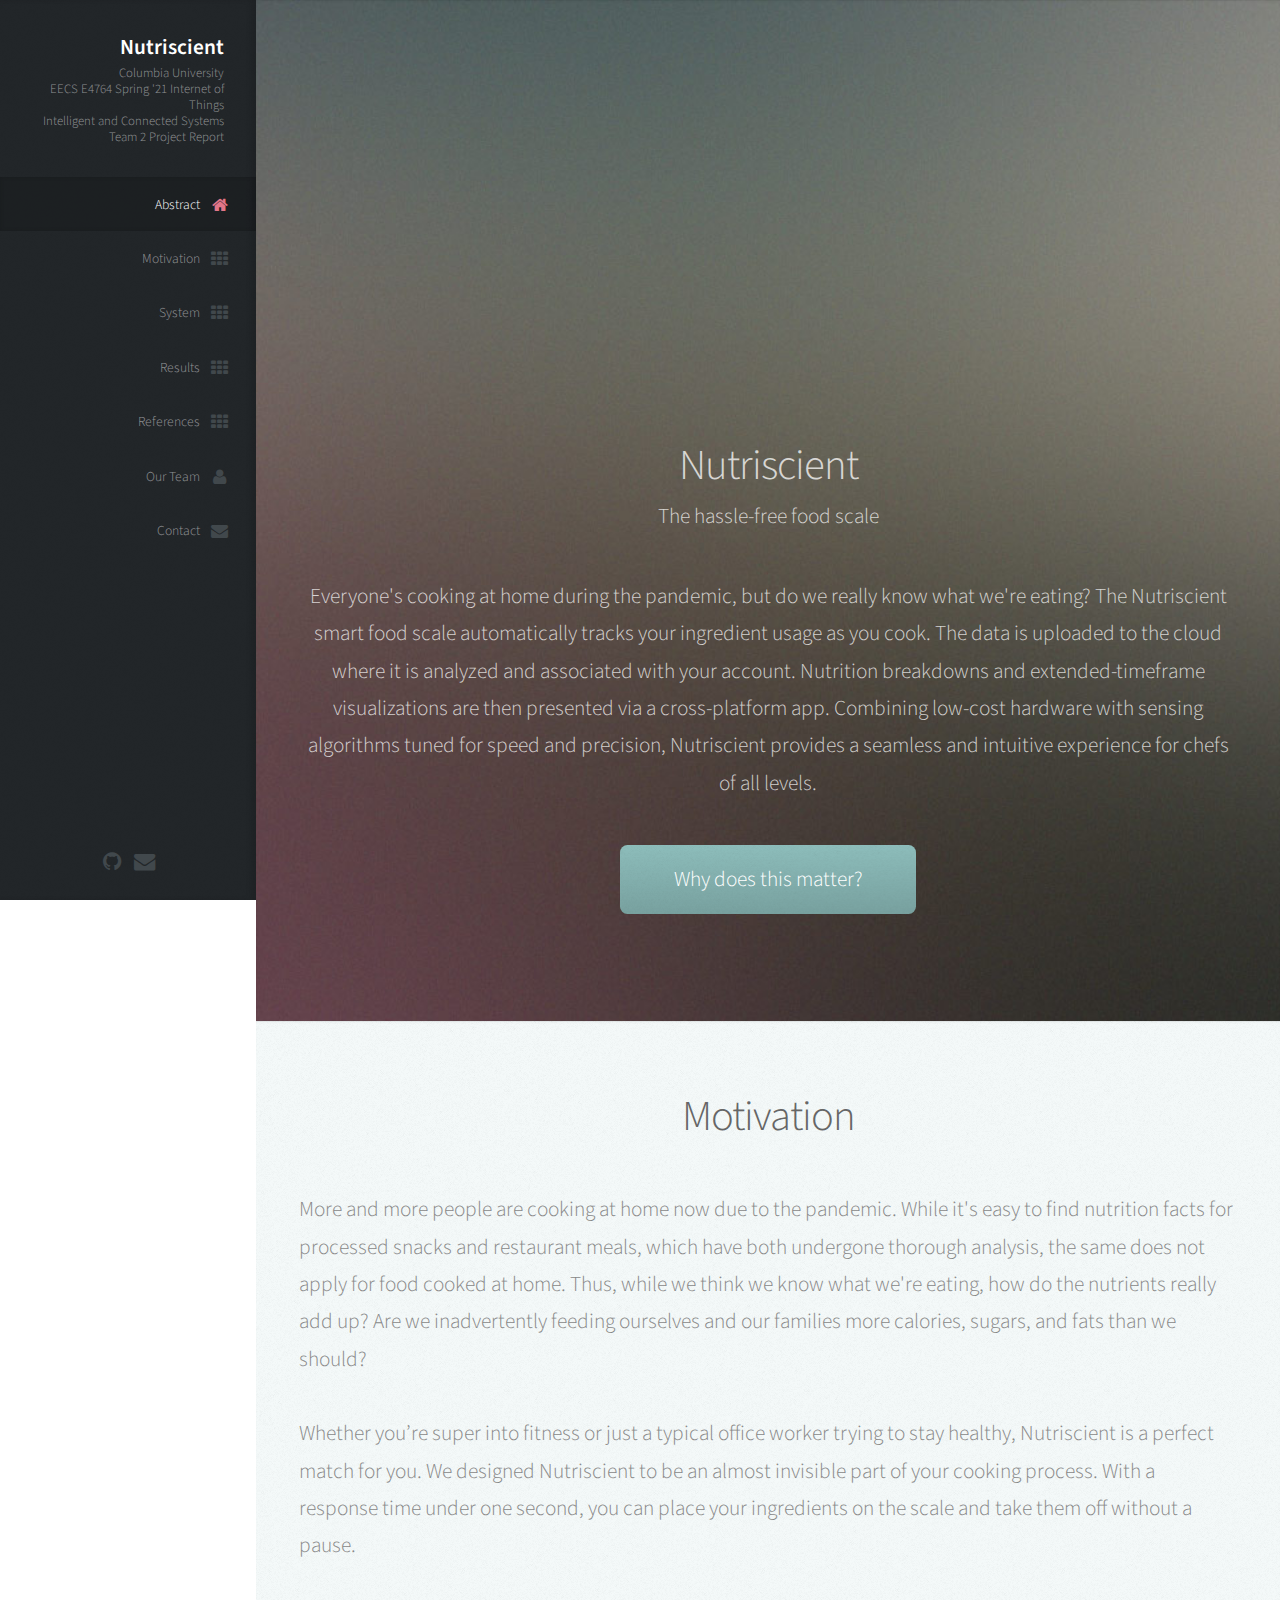
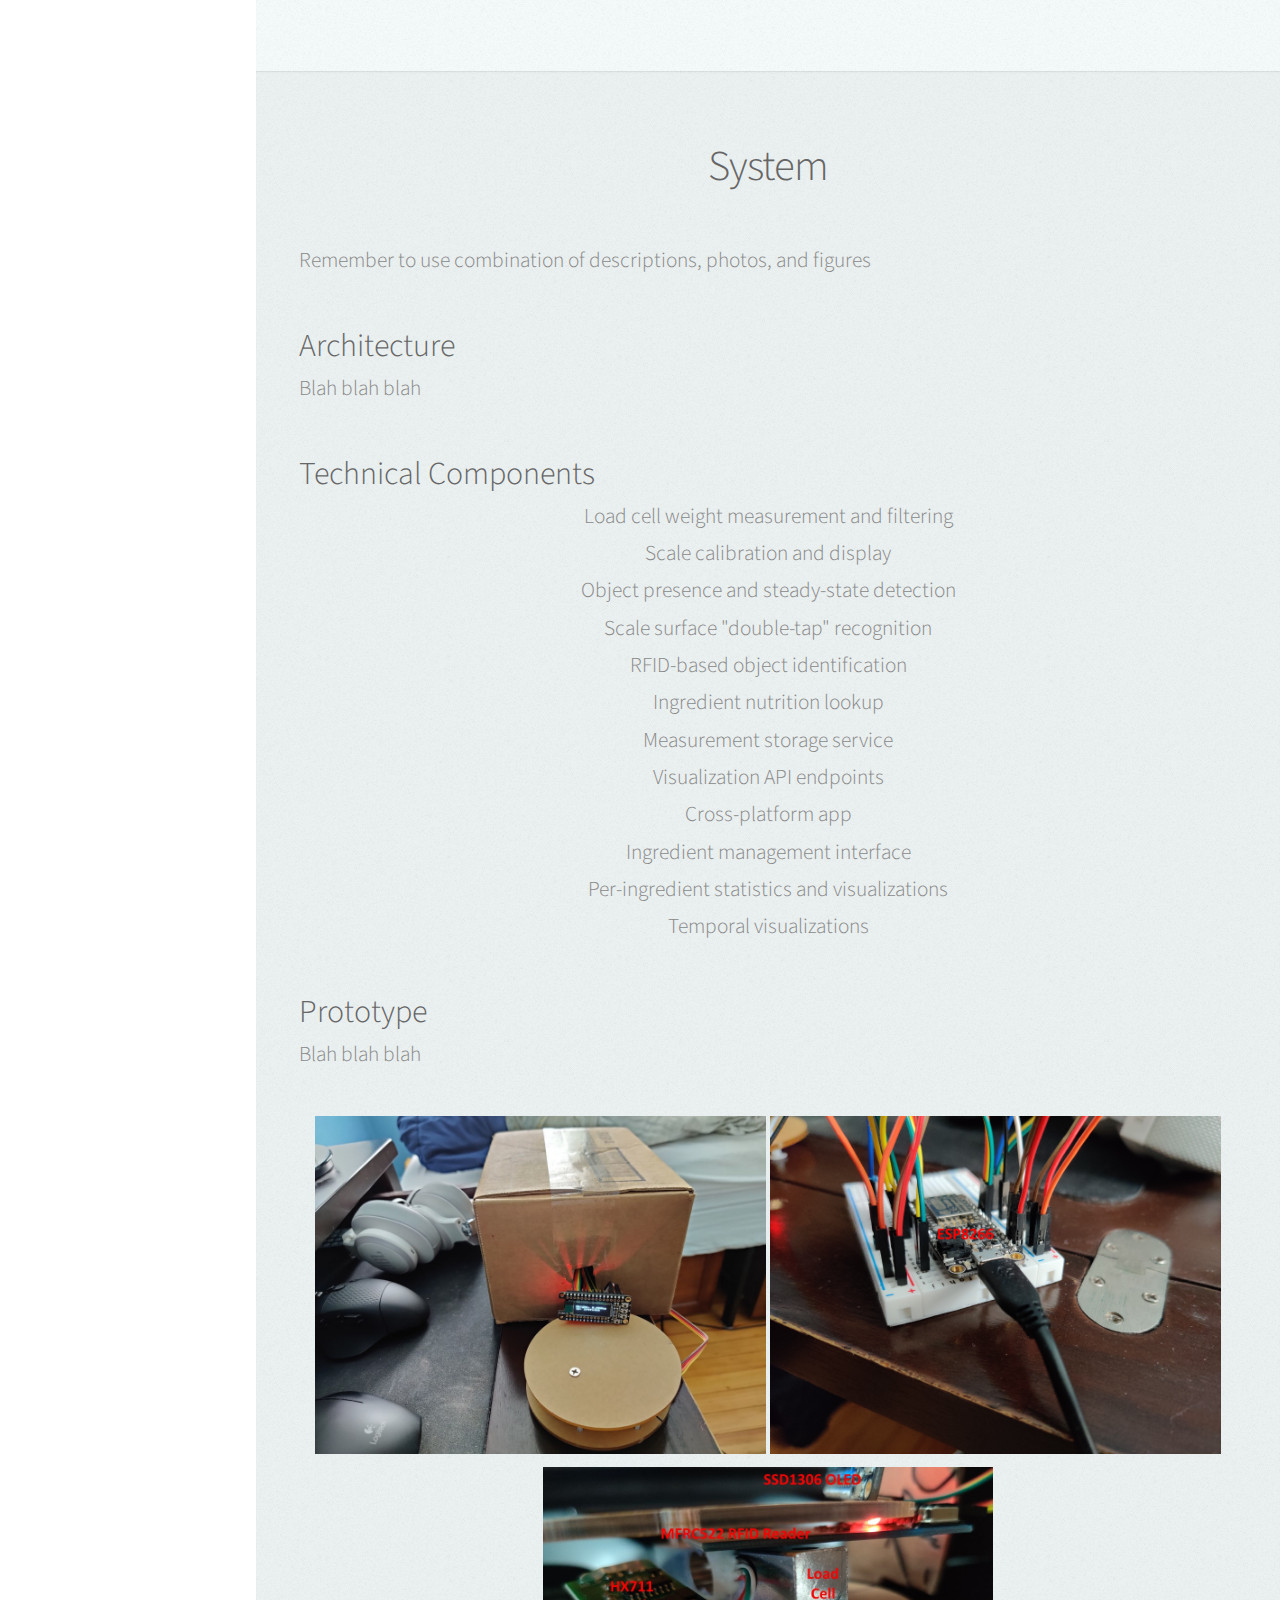
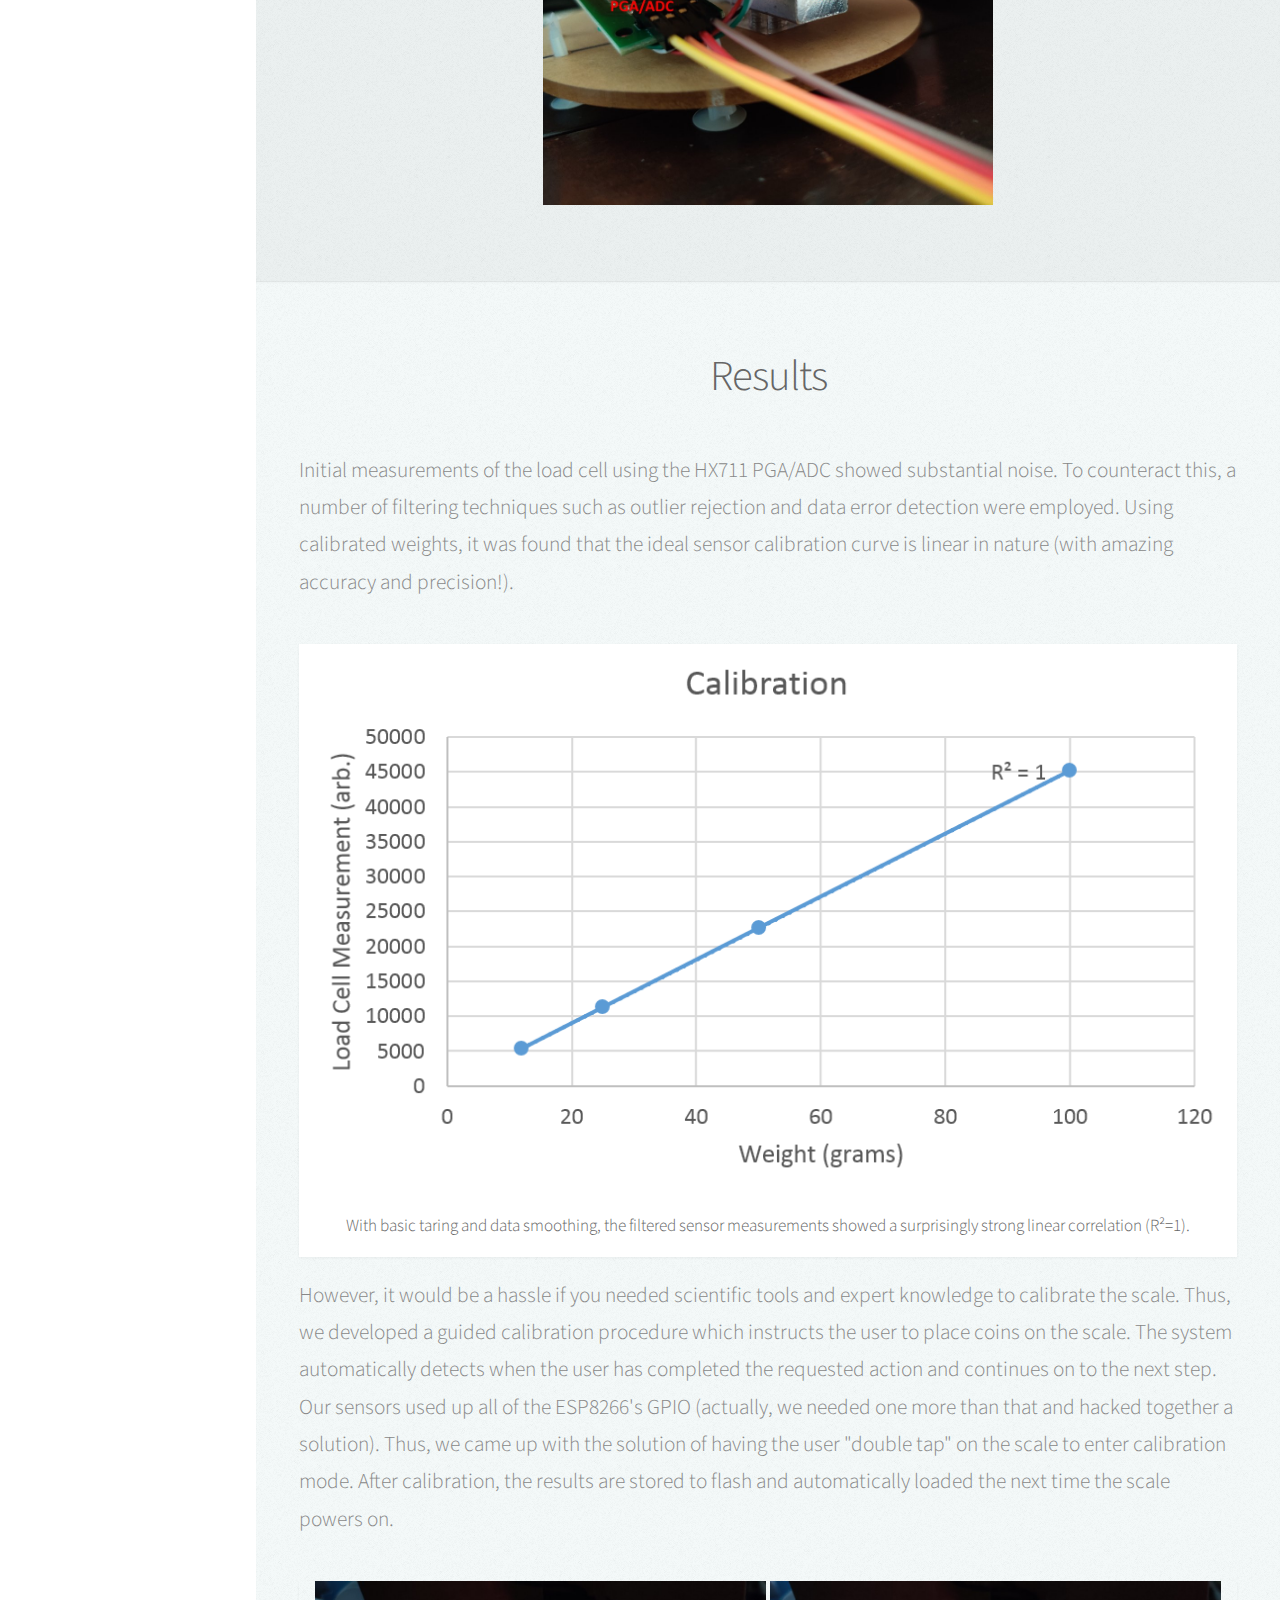
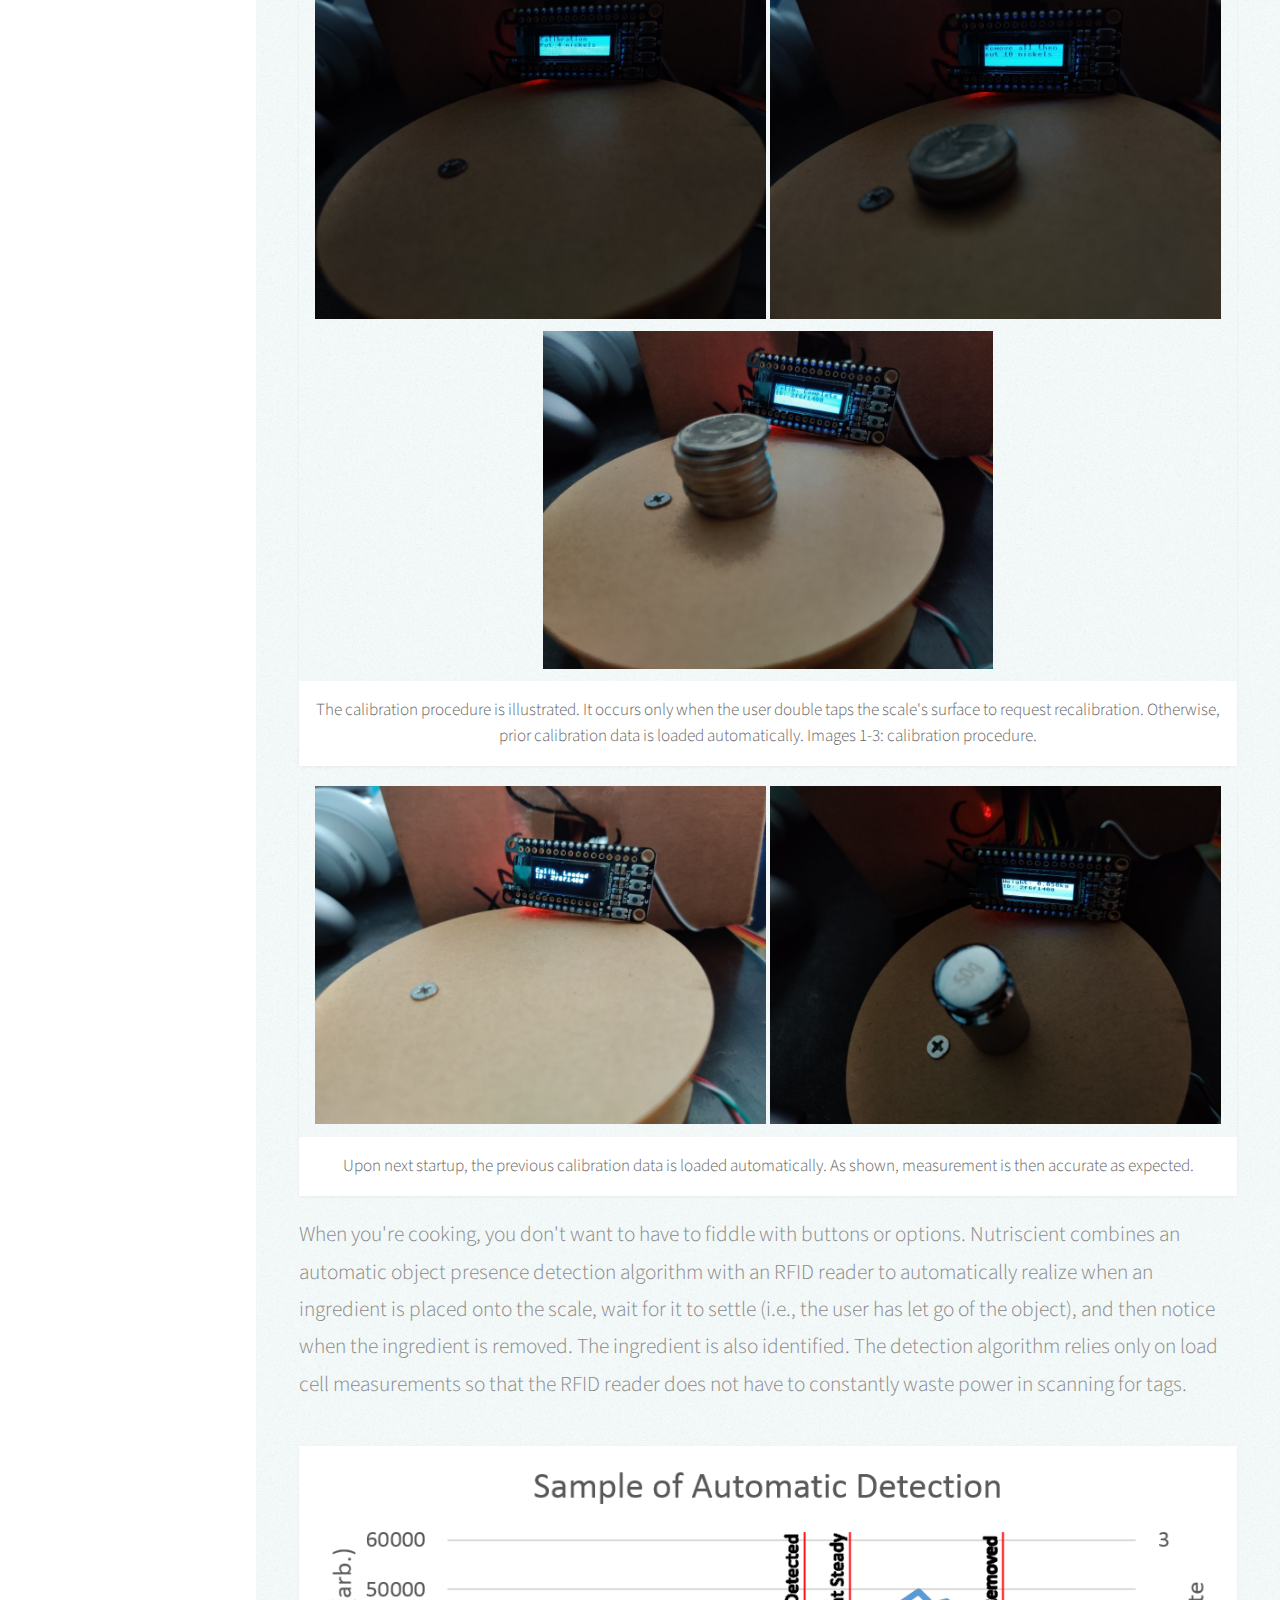
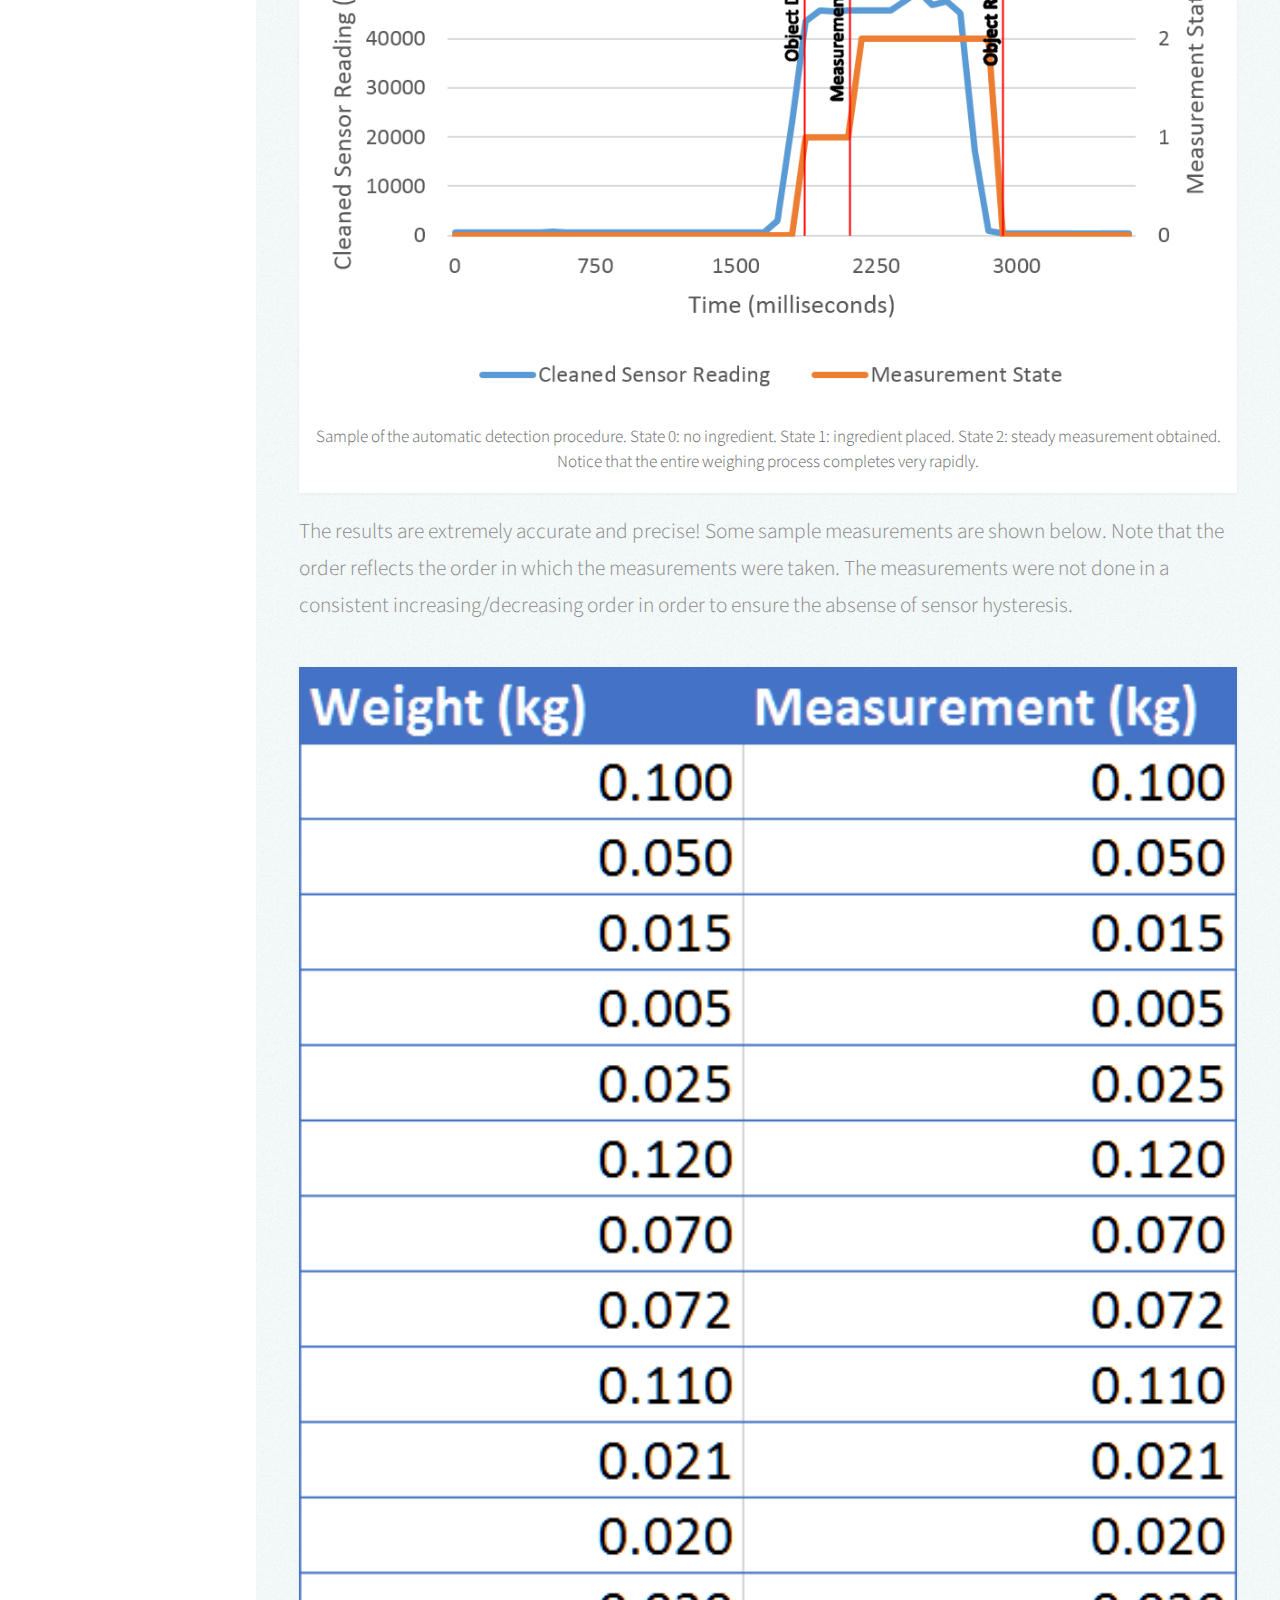
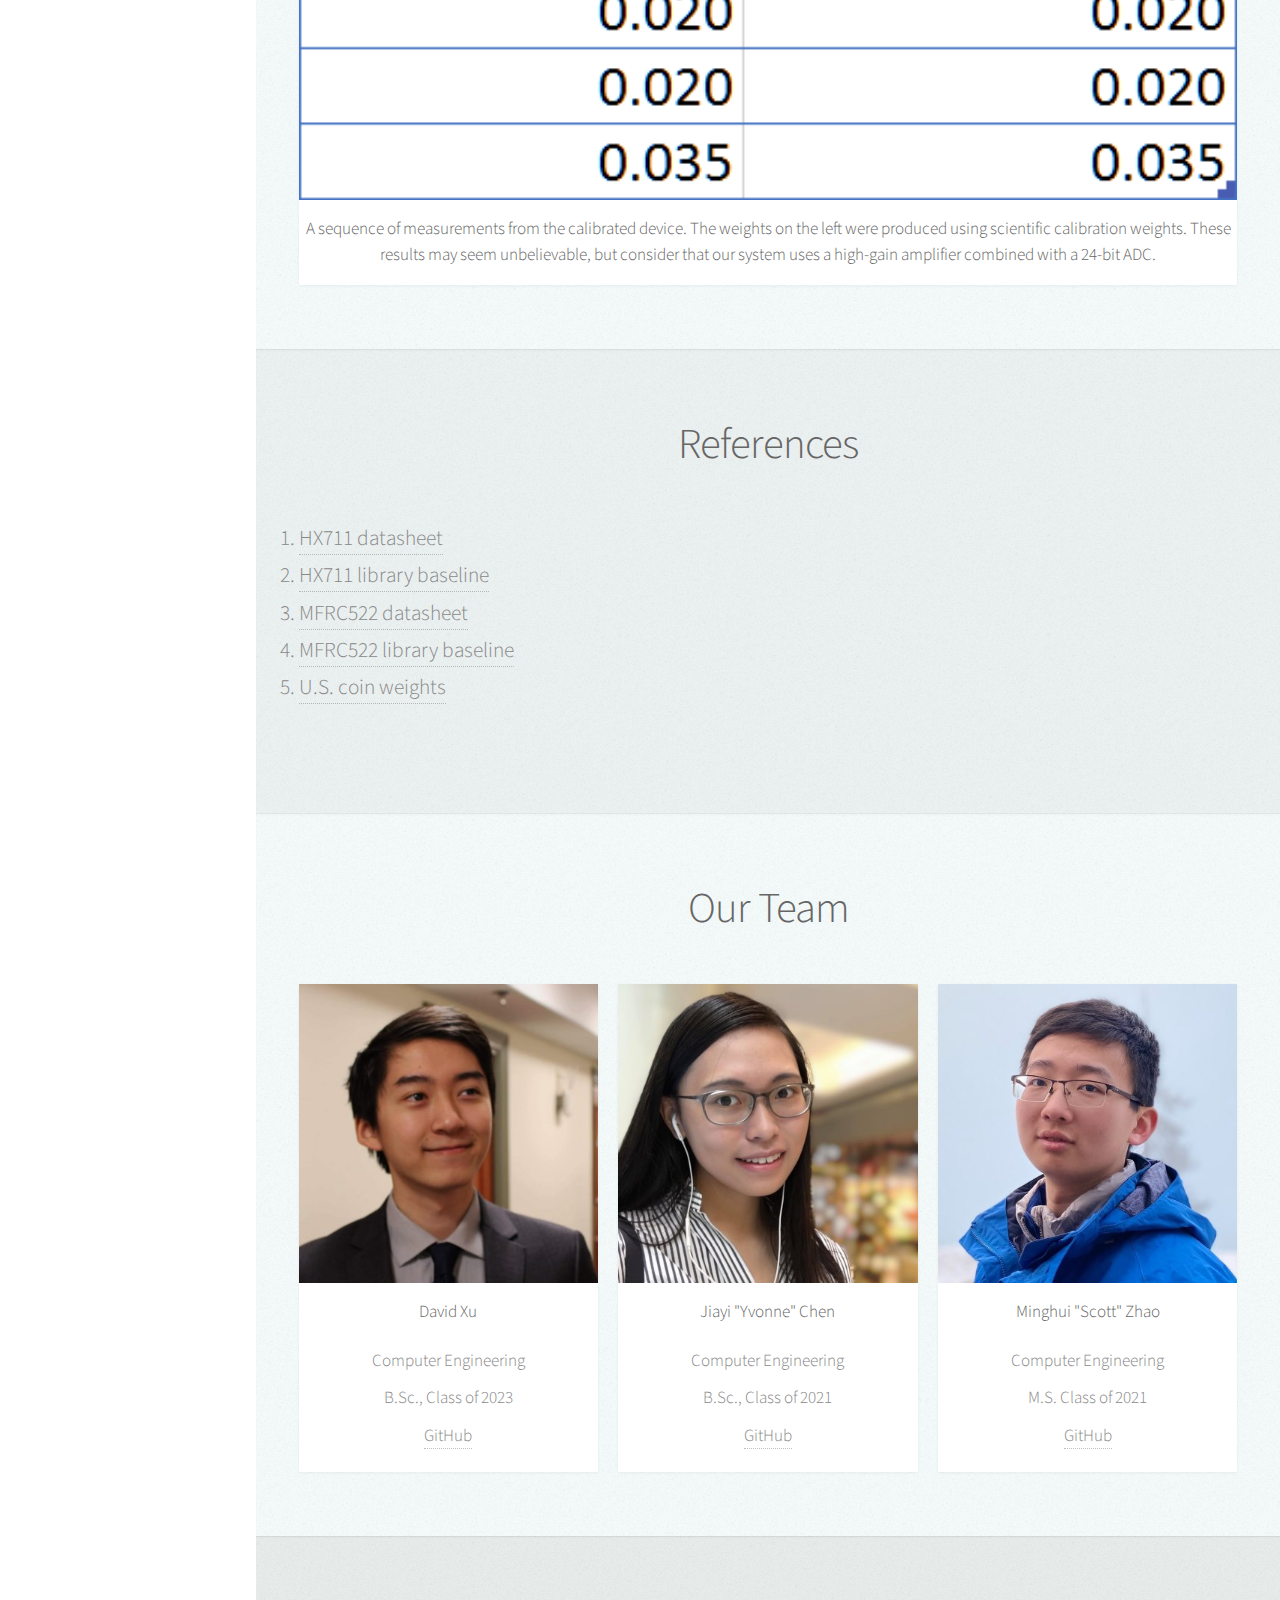
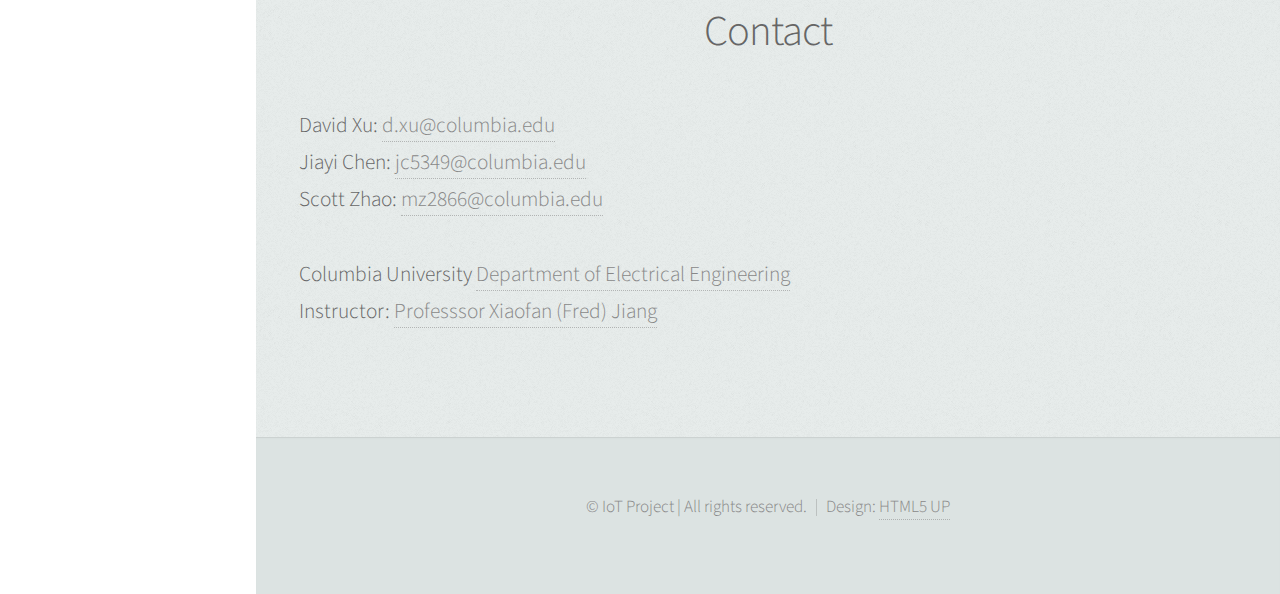
==== commit c18158c8: "Change button text" ====
--- a/Documentation_Website/index.html
+++ b/Documentation_Website/index.html
@@ -89,7 +89,7 @@
 
 
 							<footer>
-								<a href="#motivation" class="button scrolly">Motivation</a>
+								<a href="#motivation" class="button scrolly">Why does this matter?</a>
 							</footer>
 
 						</div>
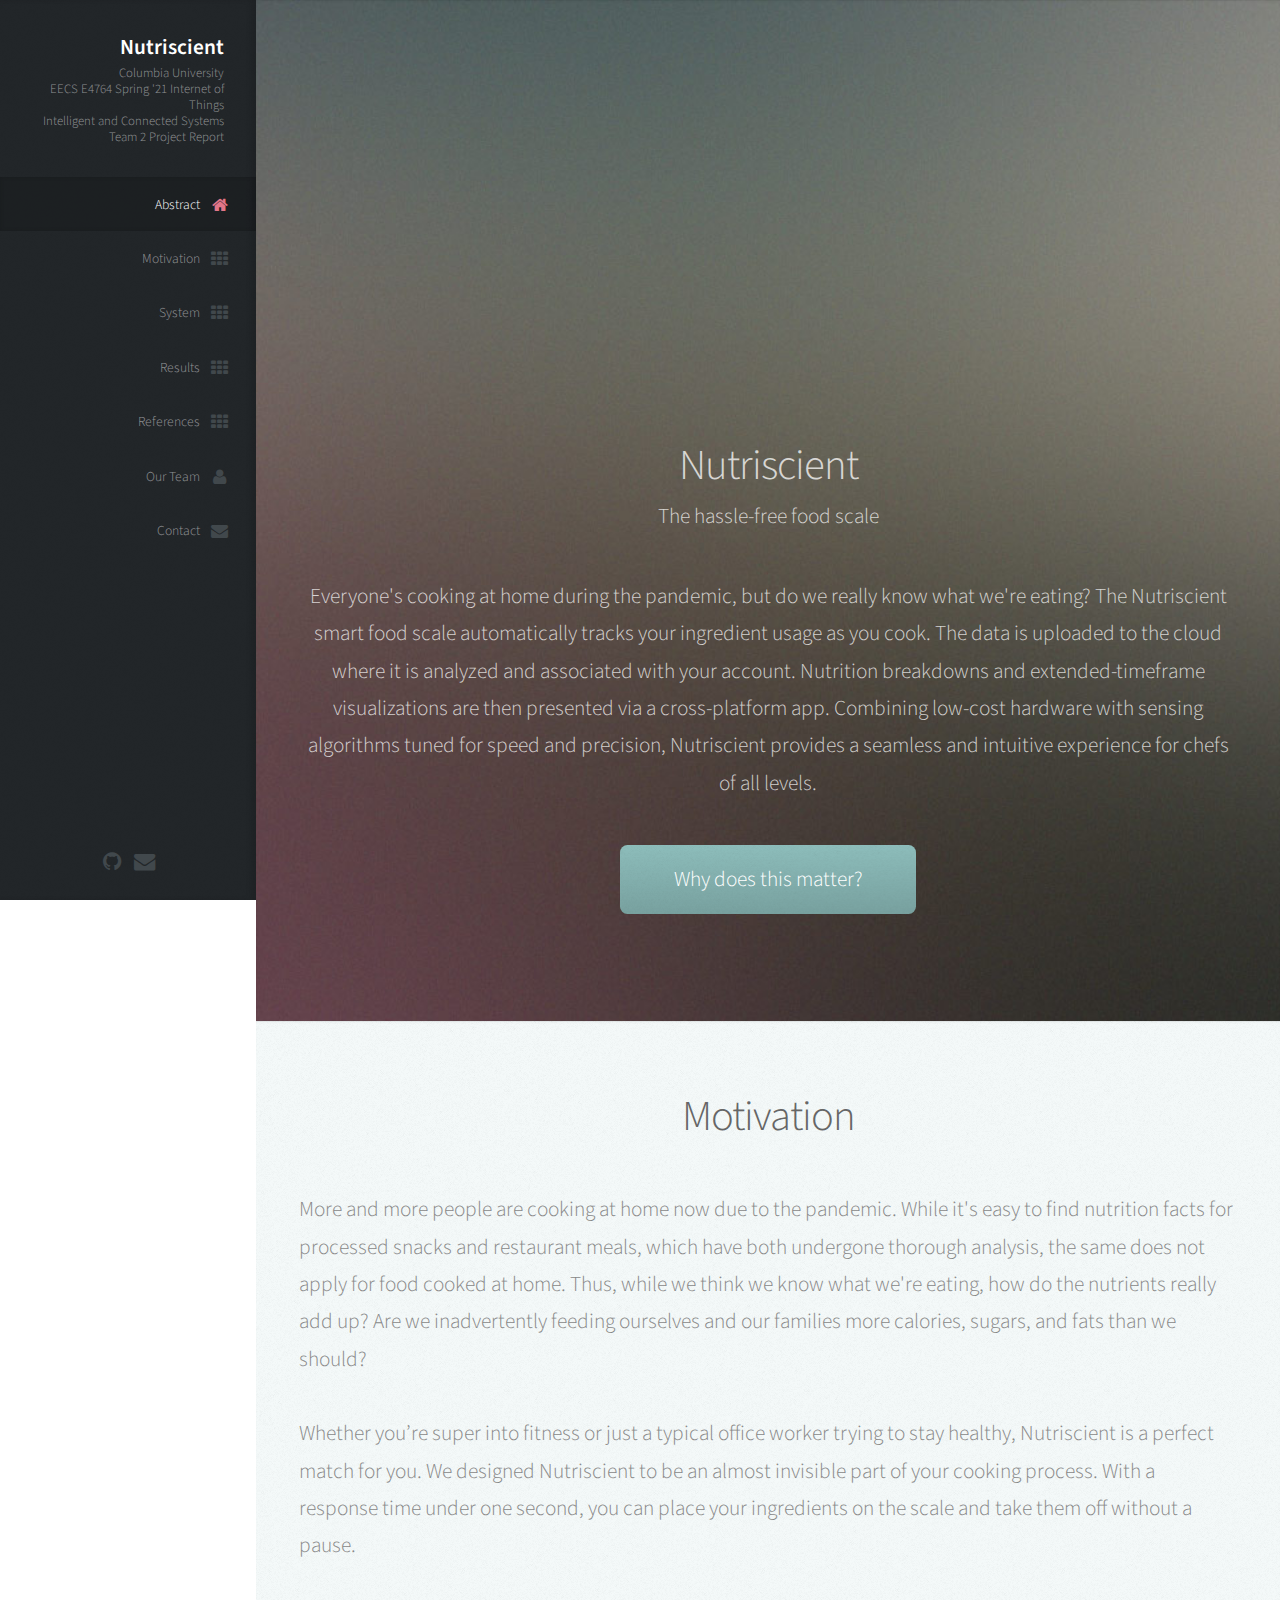
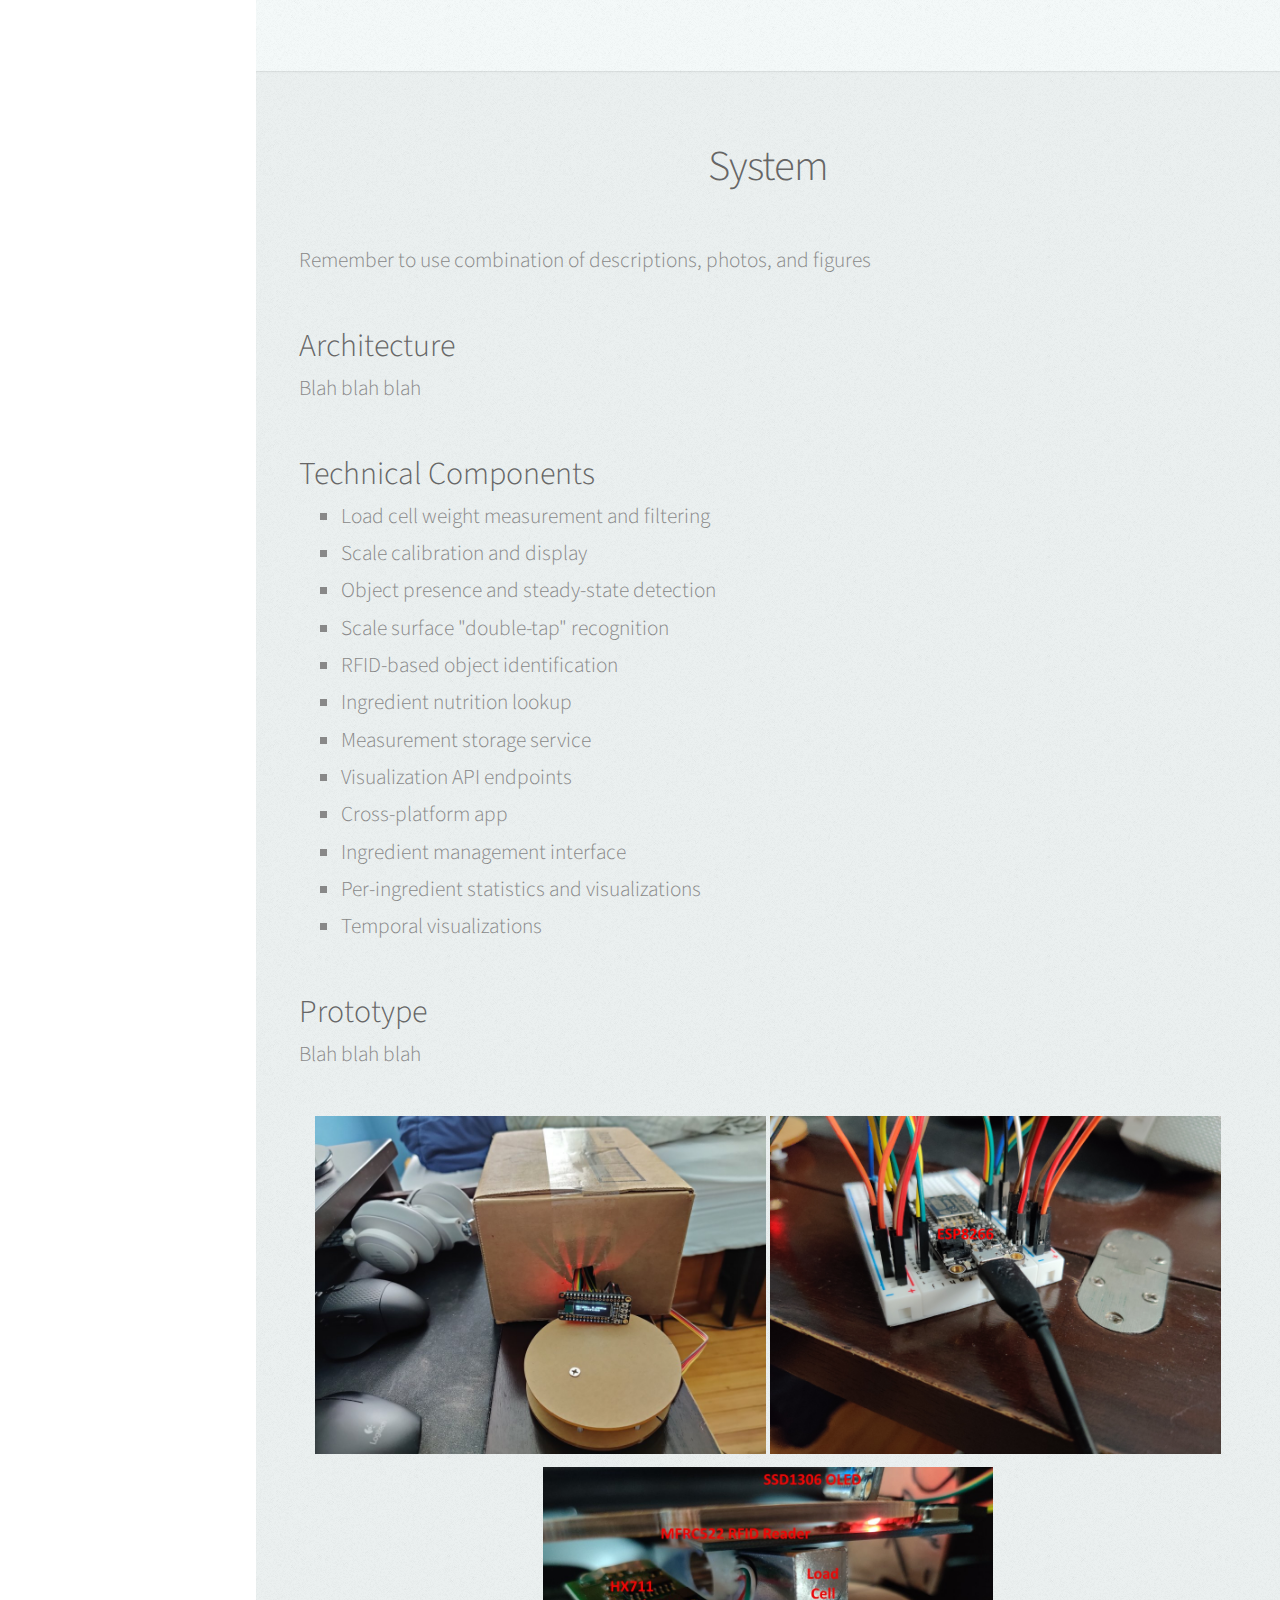
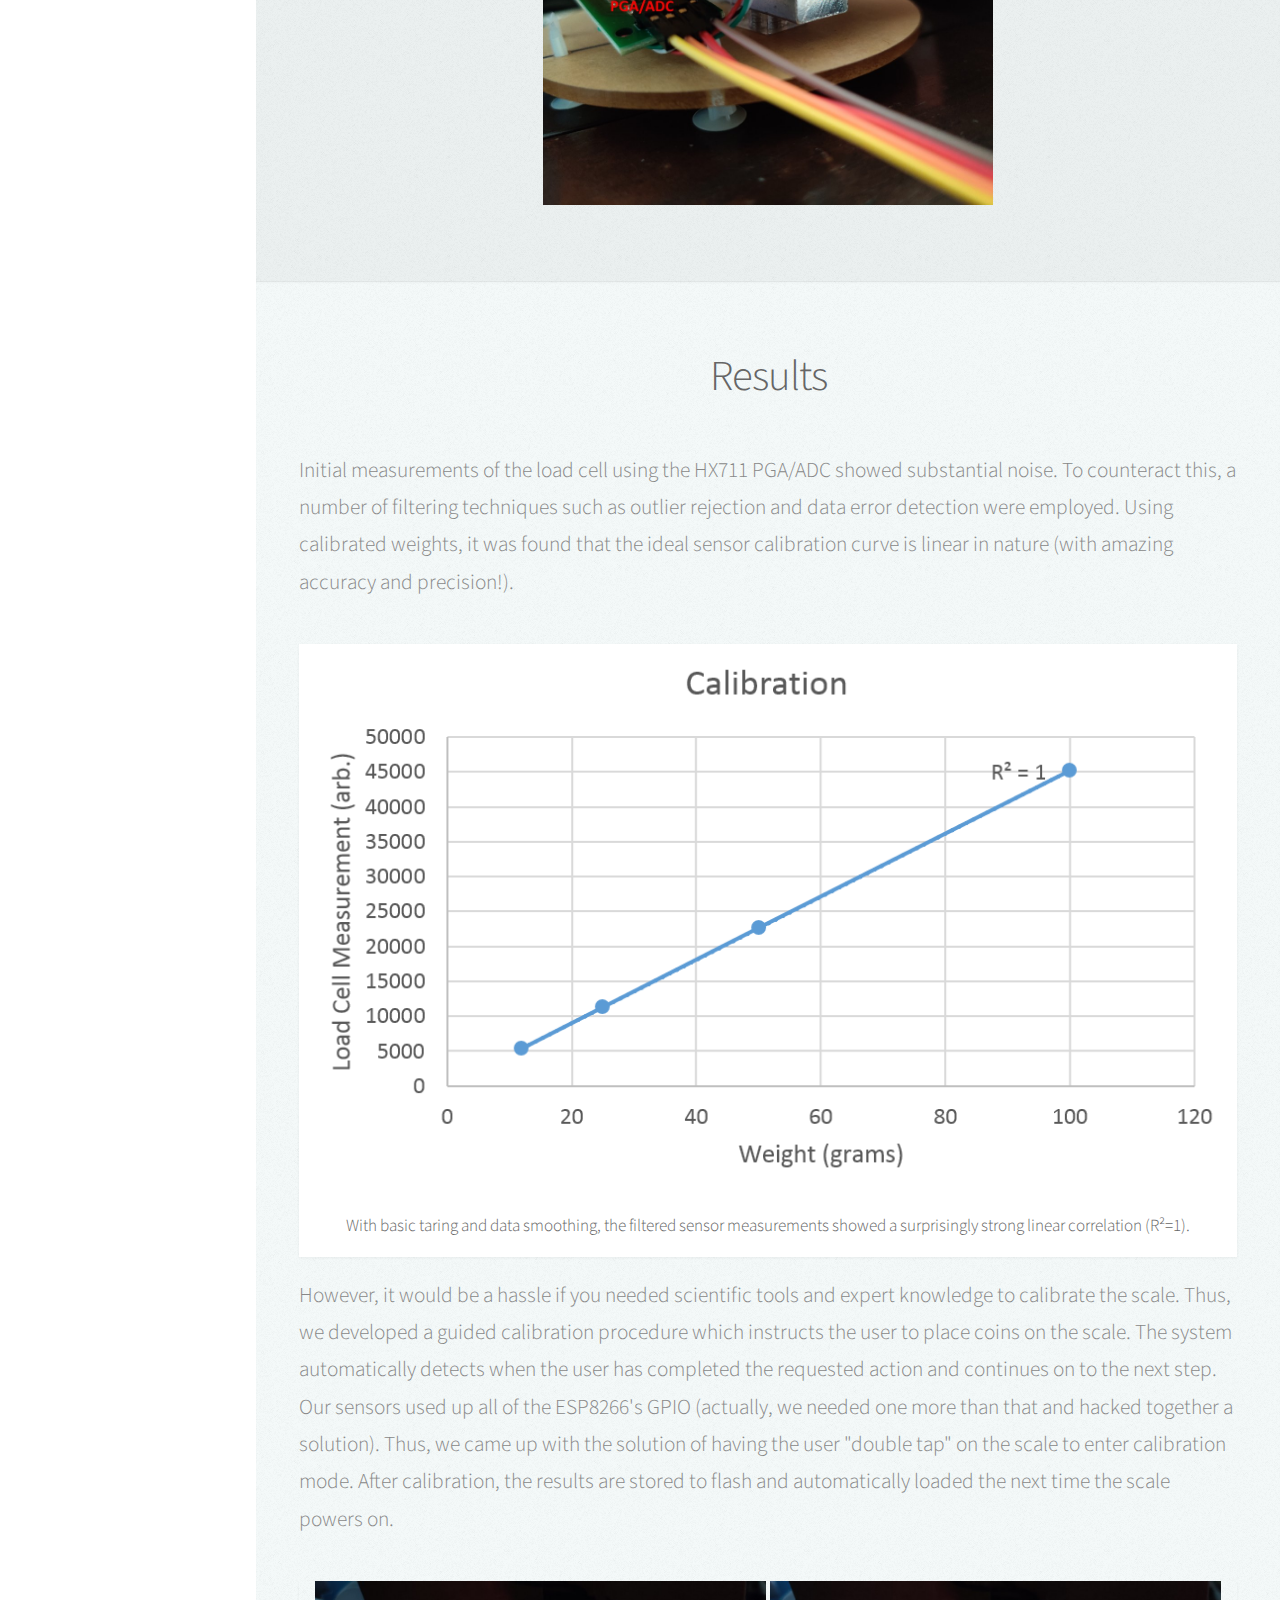
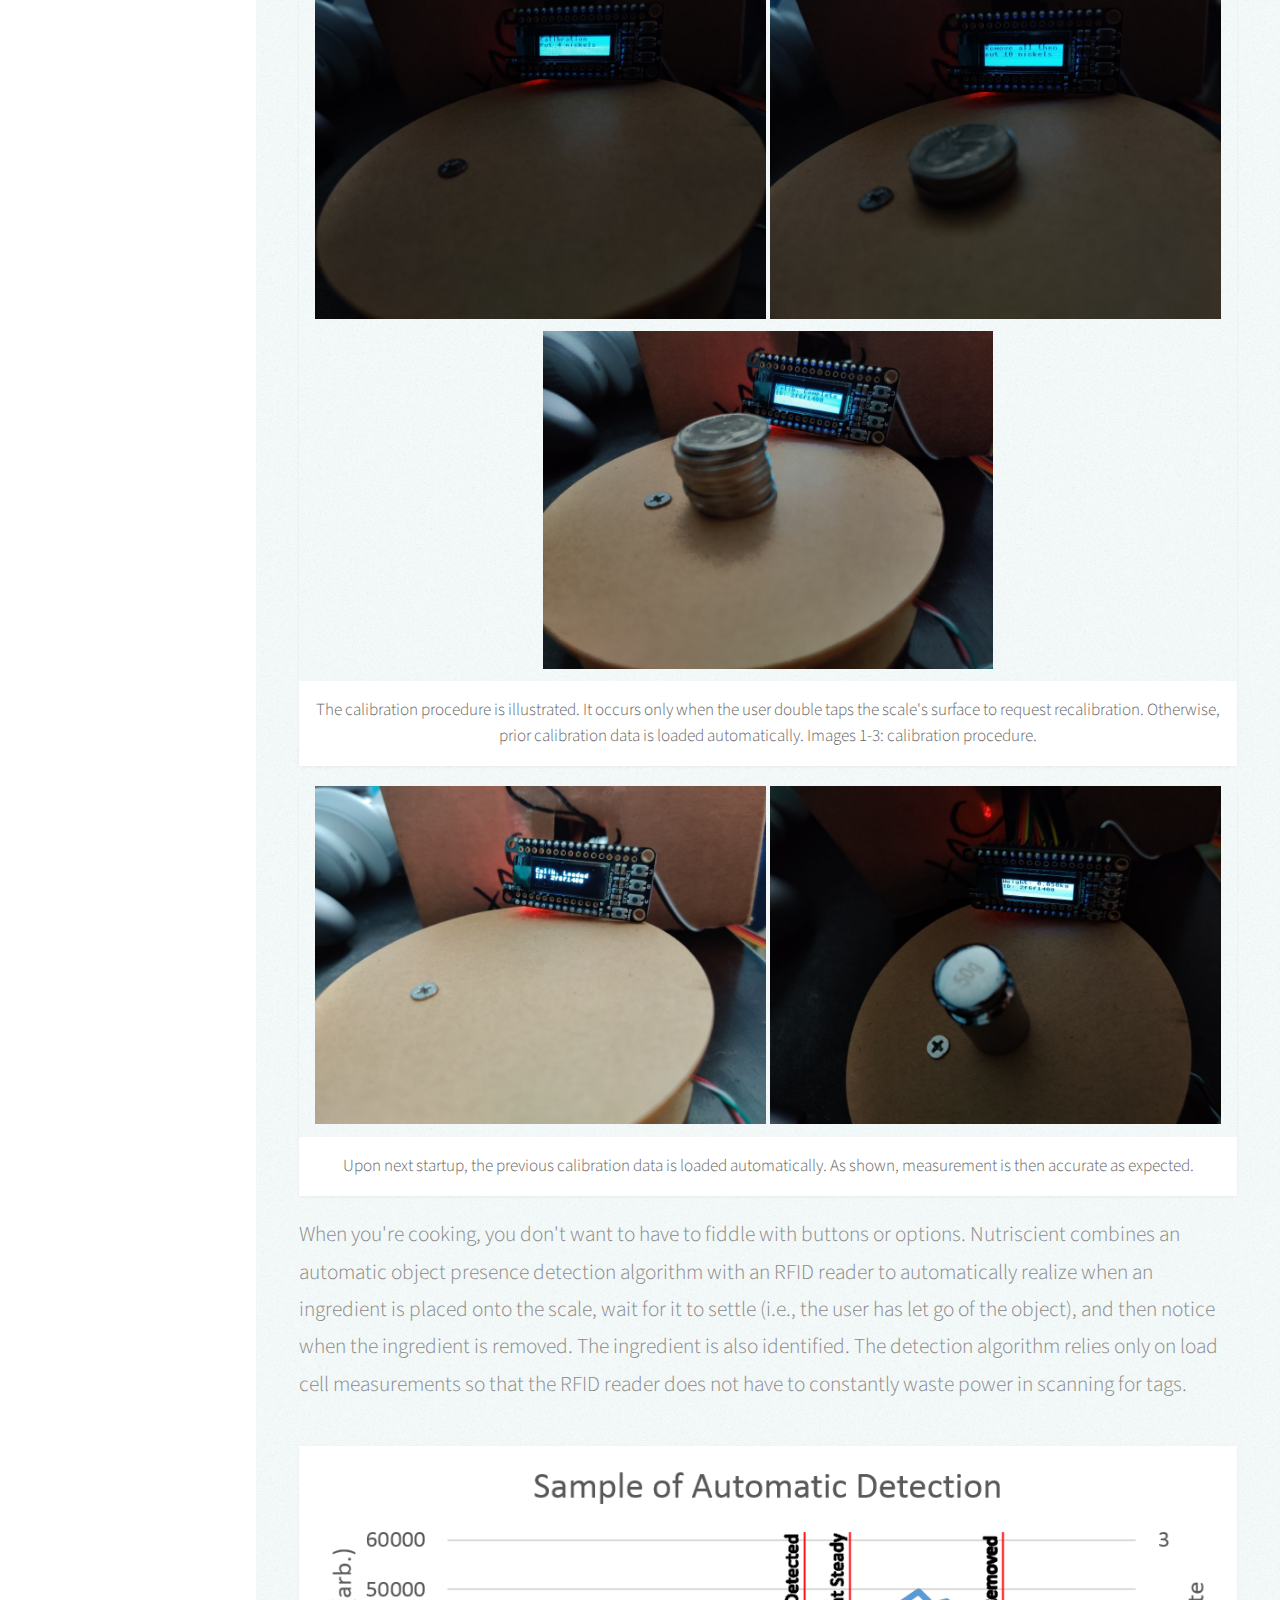
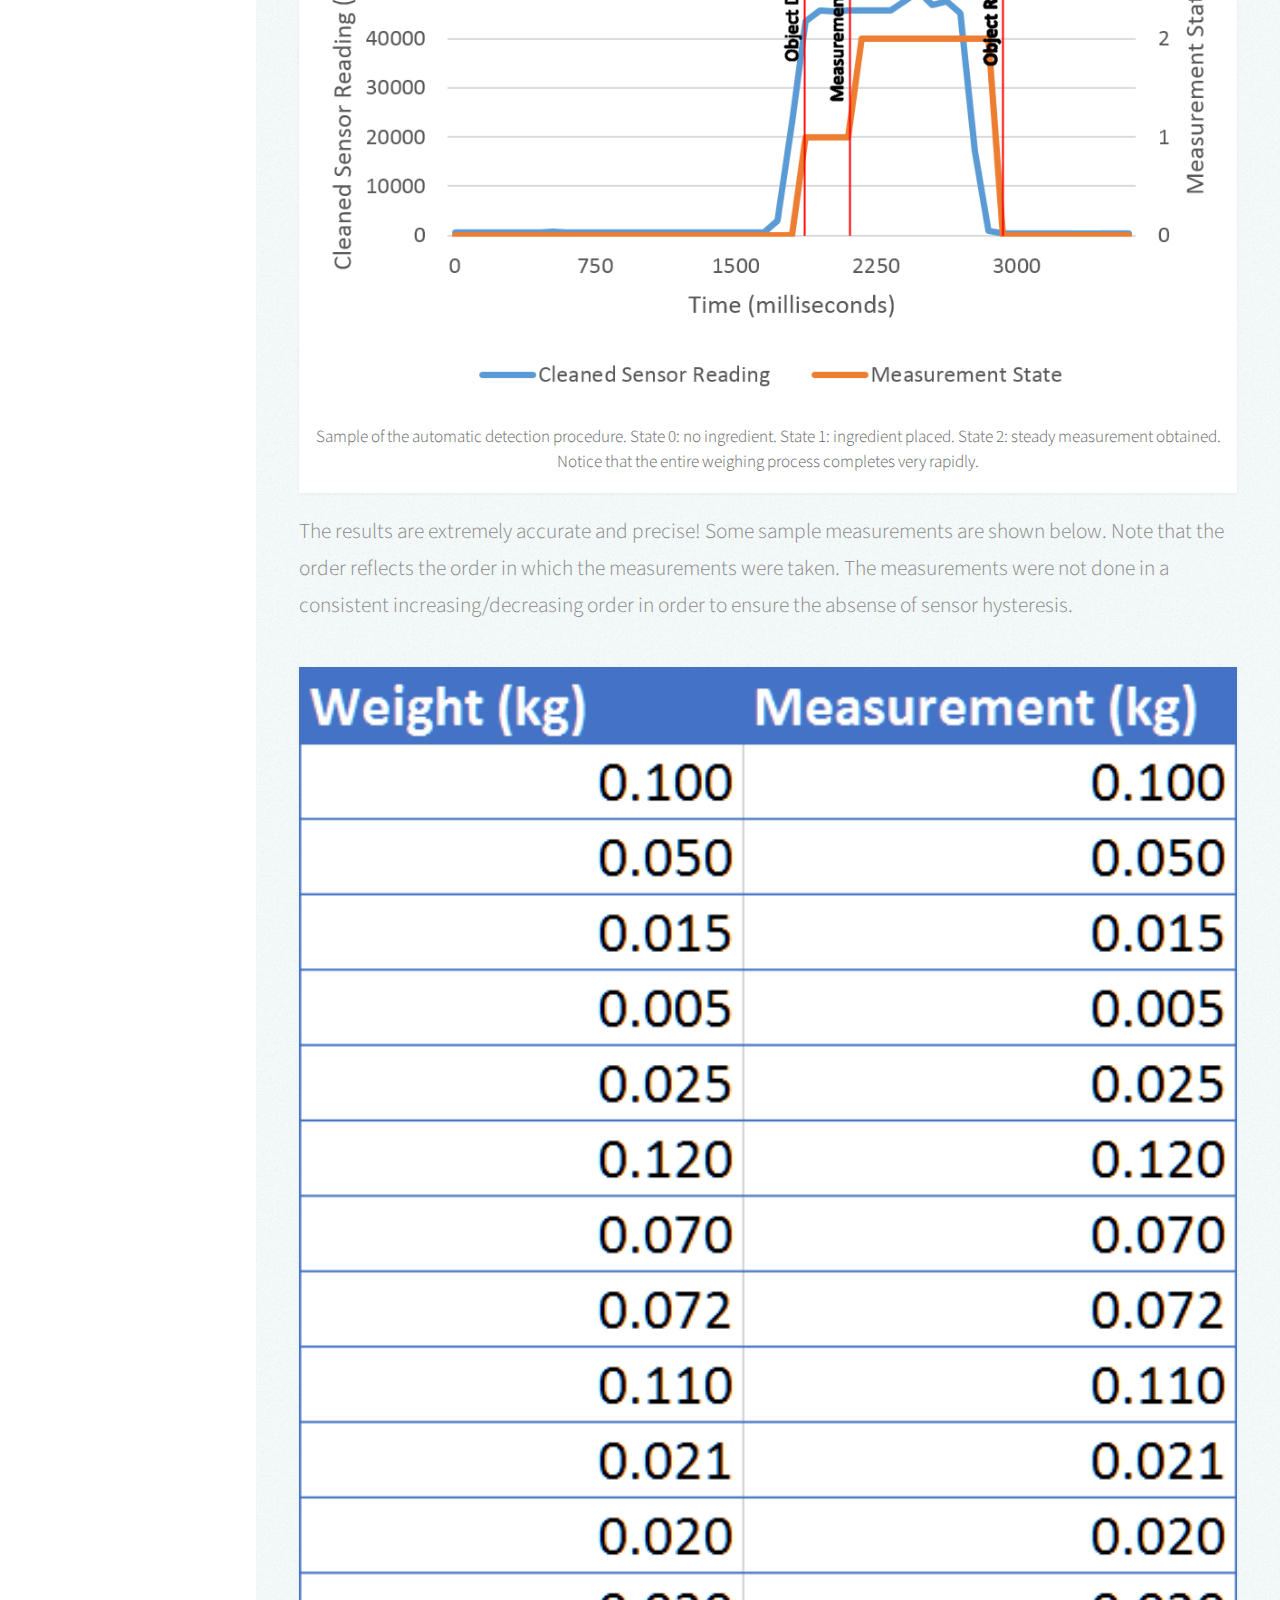
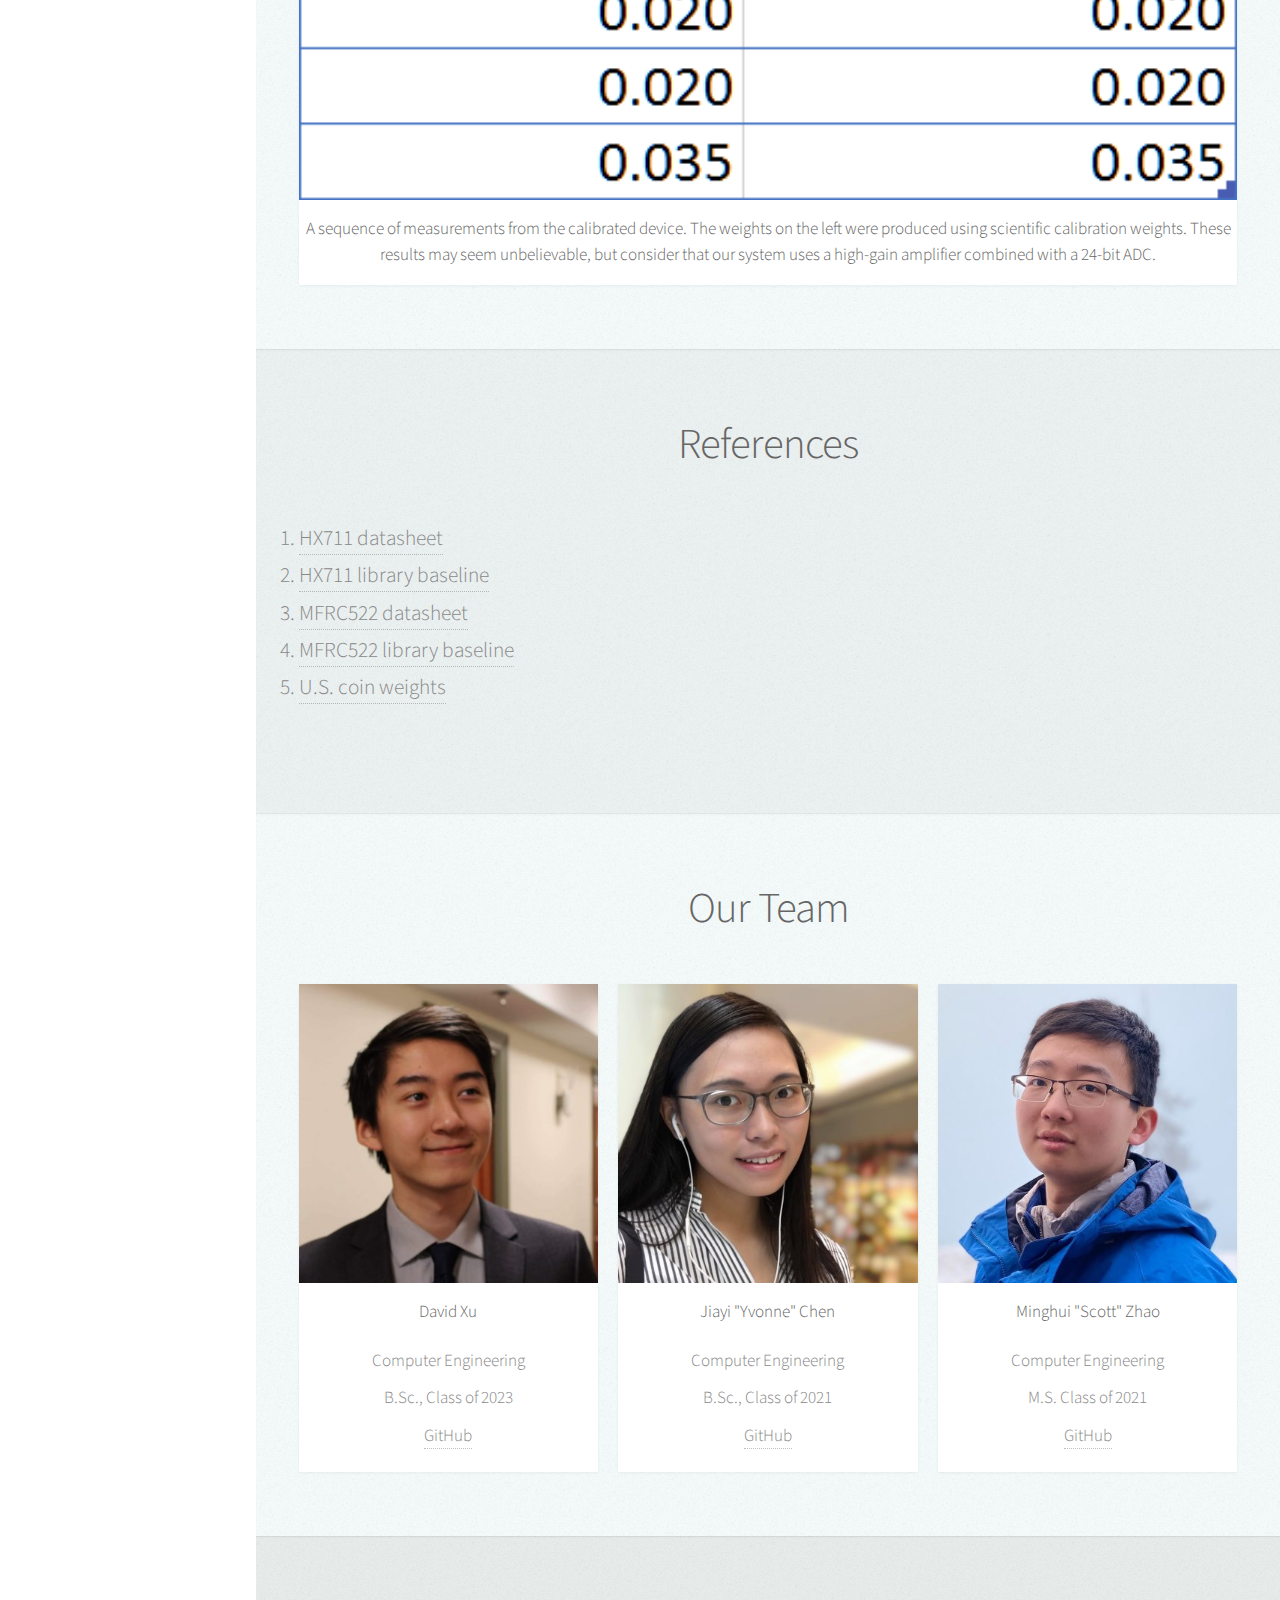
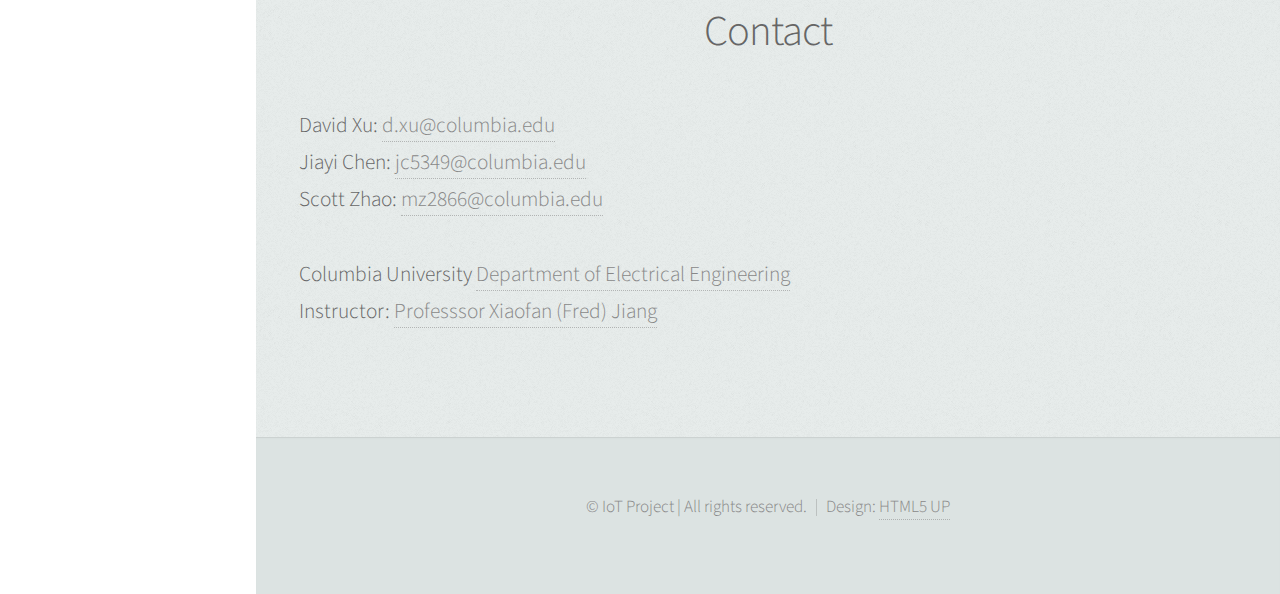
==== commit cce3f19b: "Bulleted list of technical components" ====
--- a/Documentation_Website/index.html
+++ b/Documentation_Website/index.html
@@ -128,7 +128,7 @@
 
 							<h3 align="left">Technical Components</h3>
 
-							<ul>
+							<ul align="left" style="list-style-type: square; padding-left: 2em;">
 								<li>Load cell weight measurement and filtering</li>
 								<li>Scale calibration and display</li>
 								<li>Object presence and steady-state detection</li>
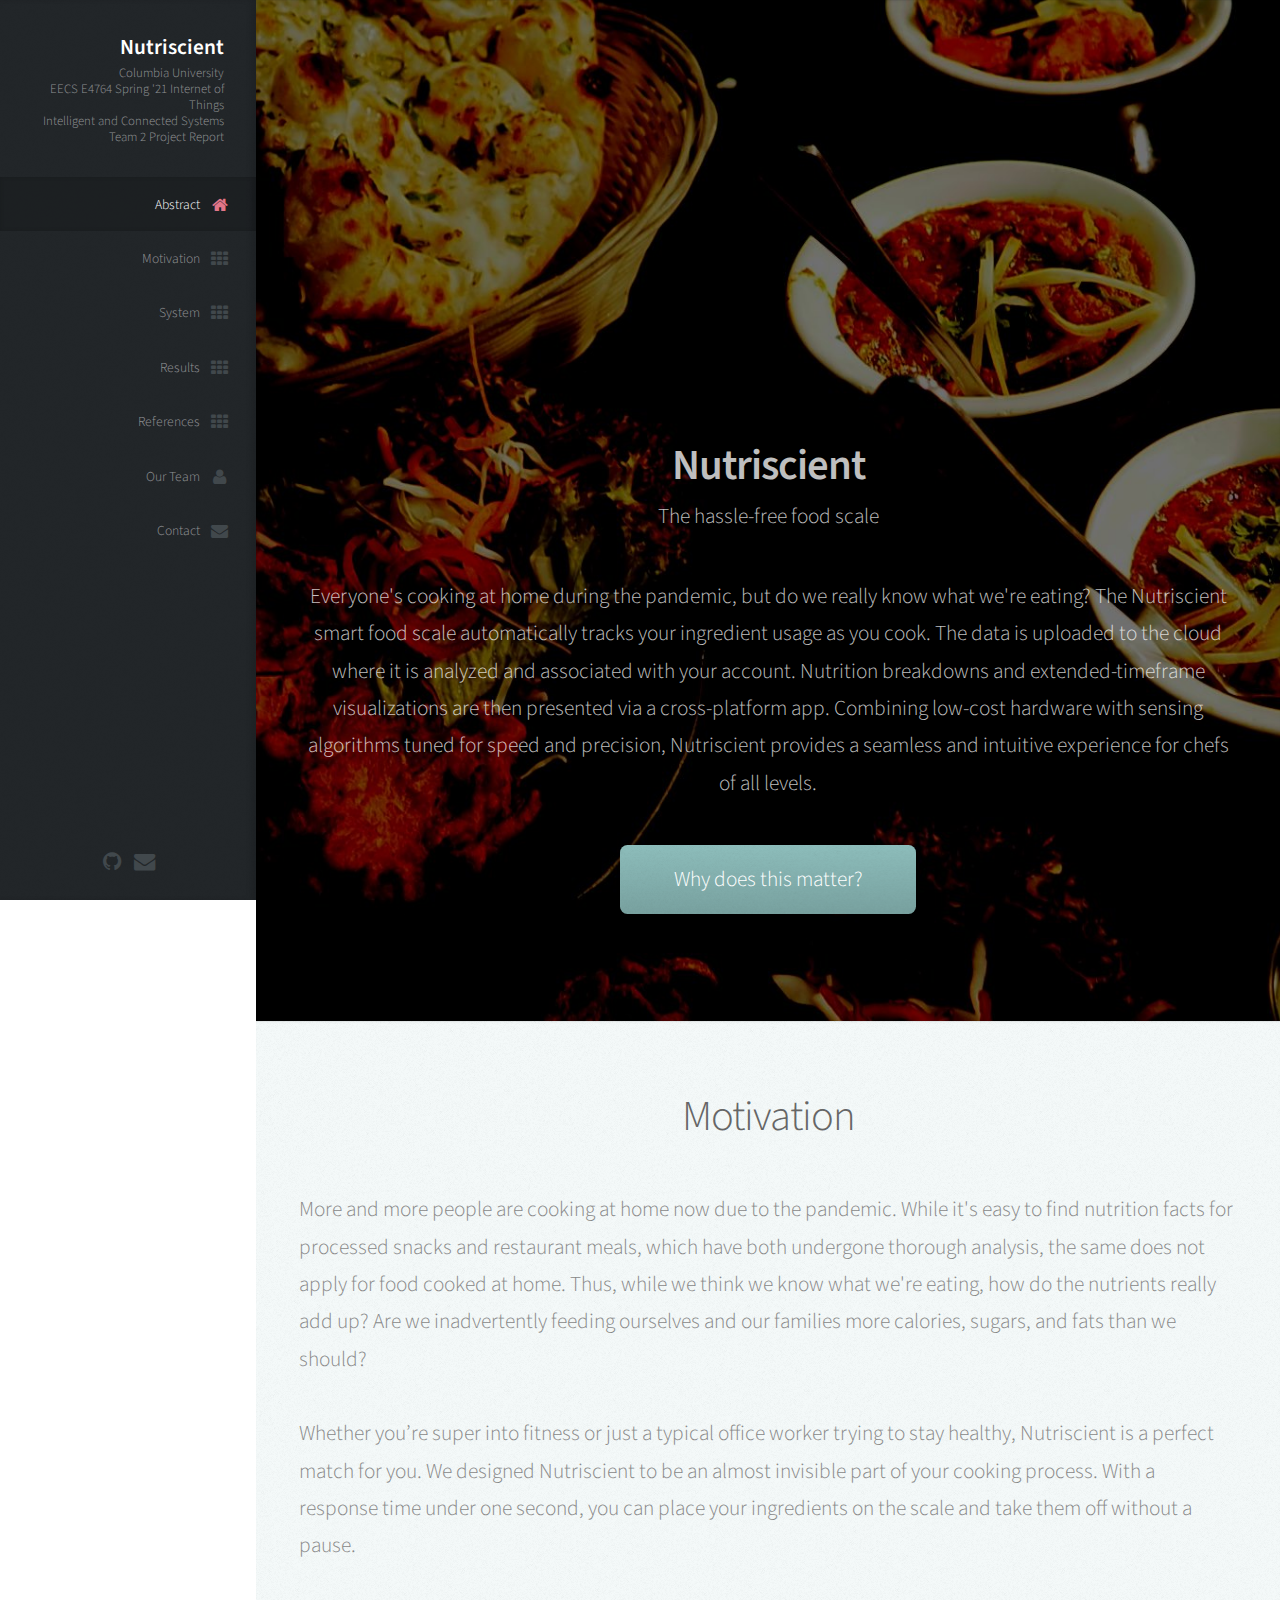
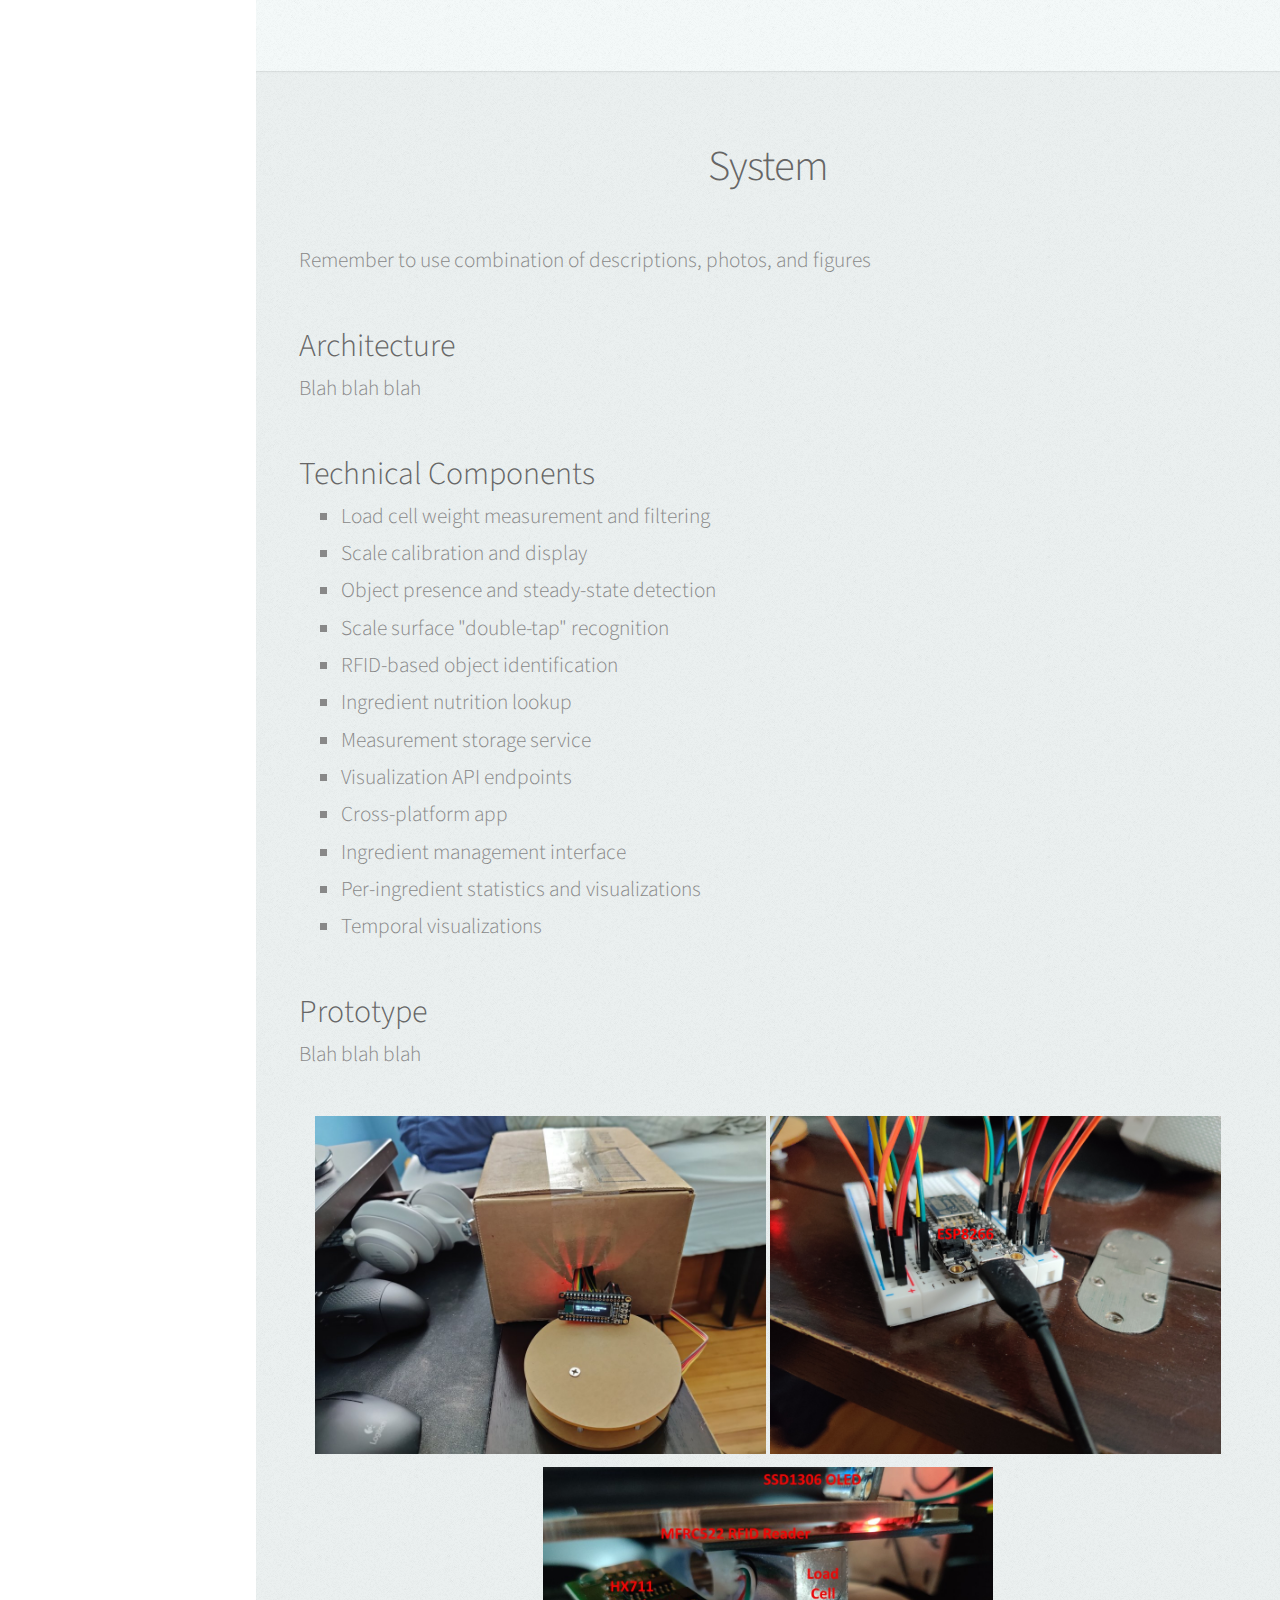
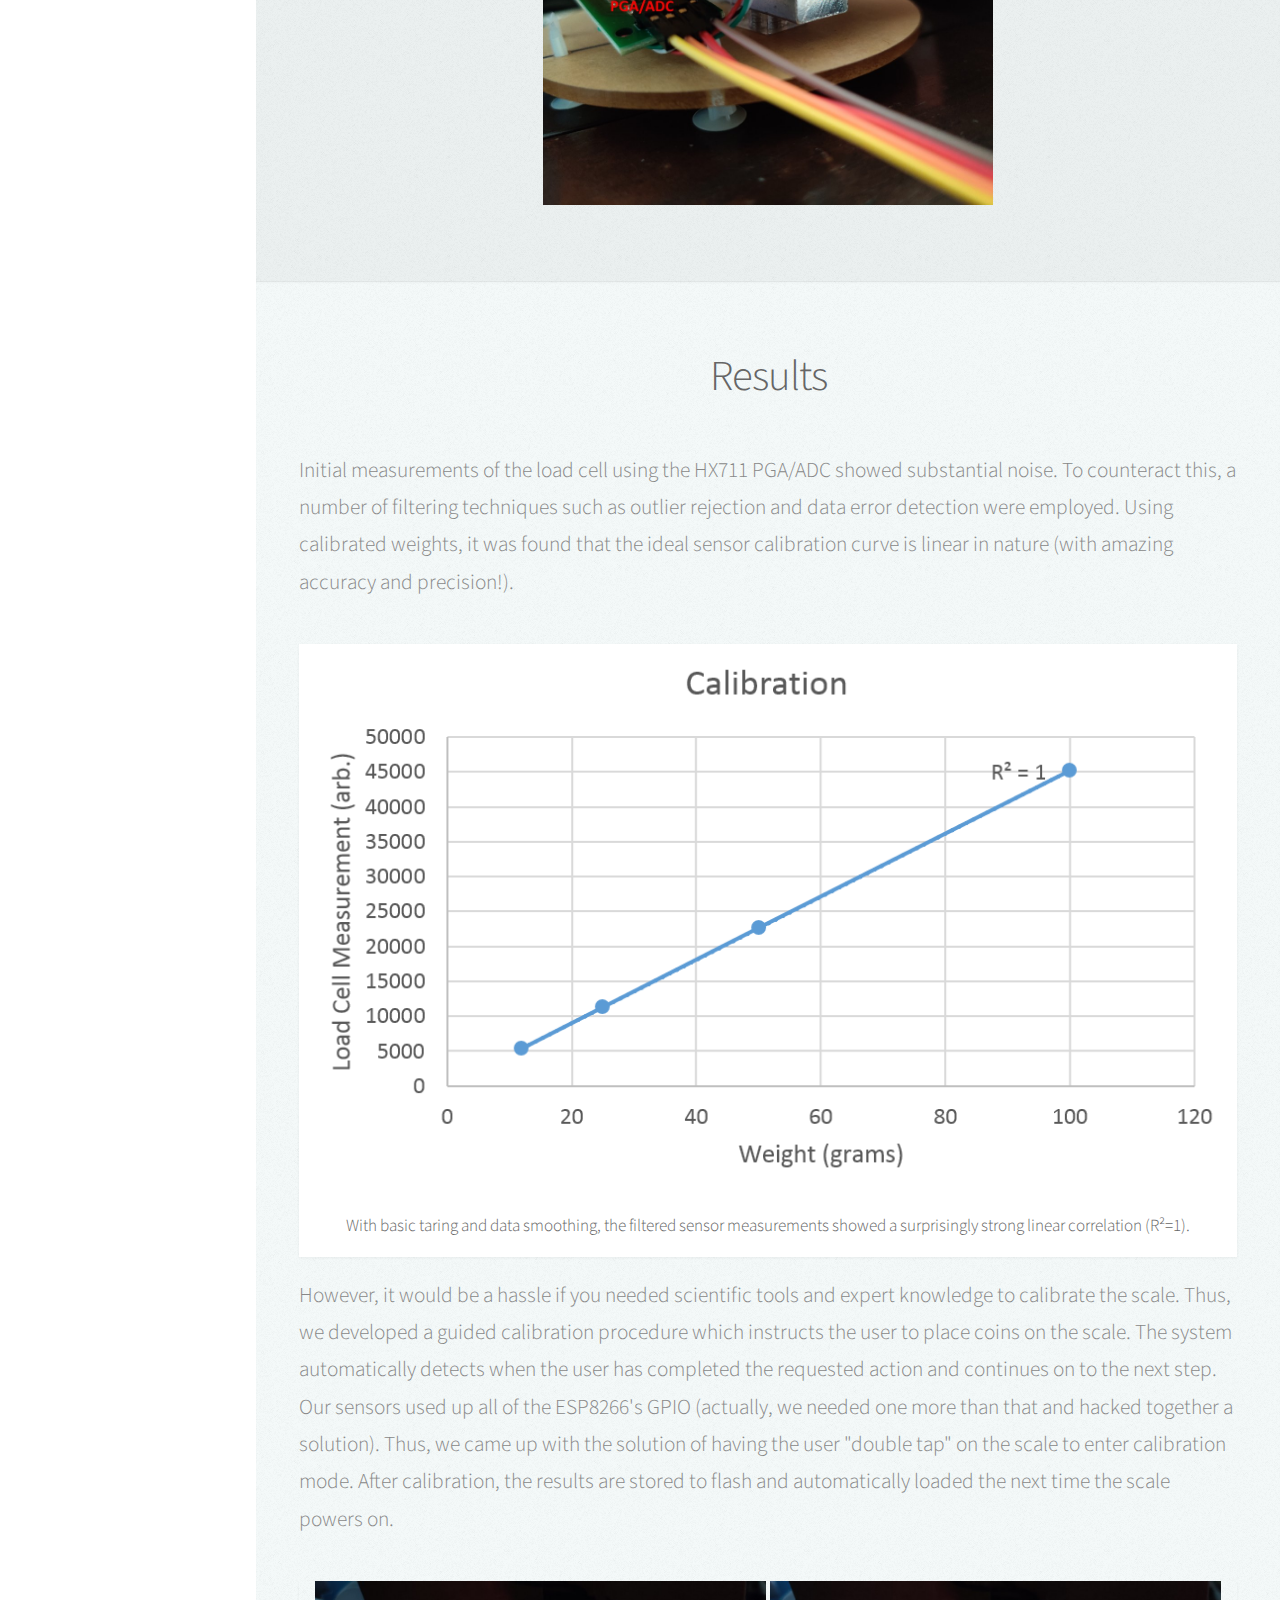
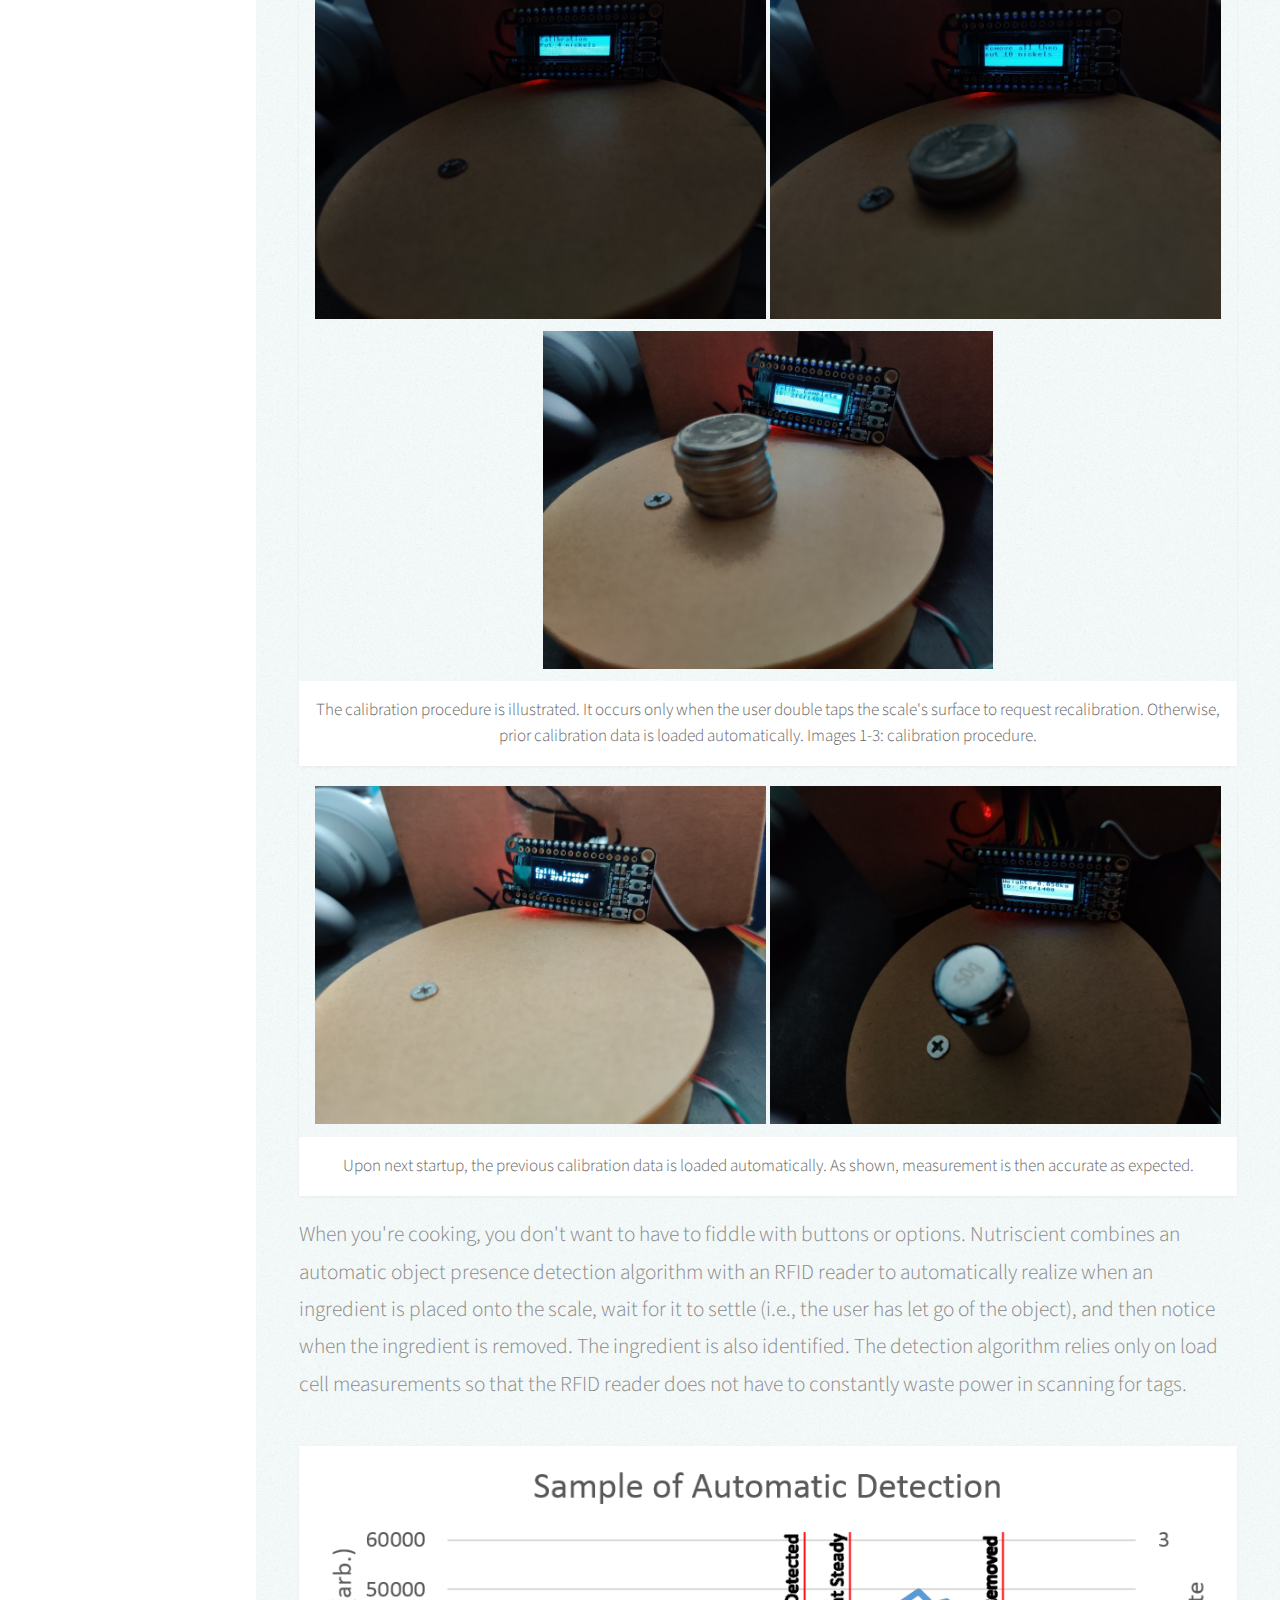
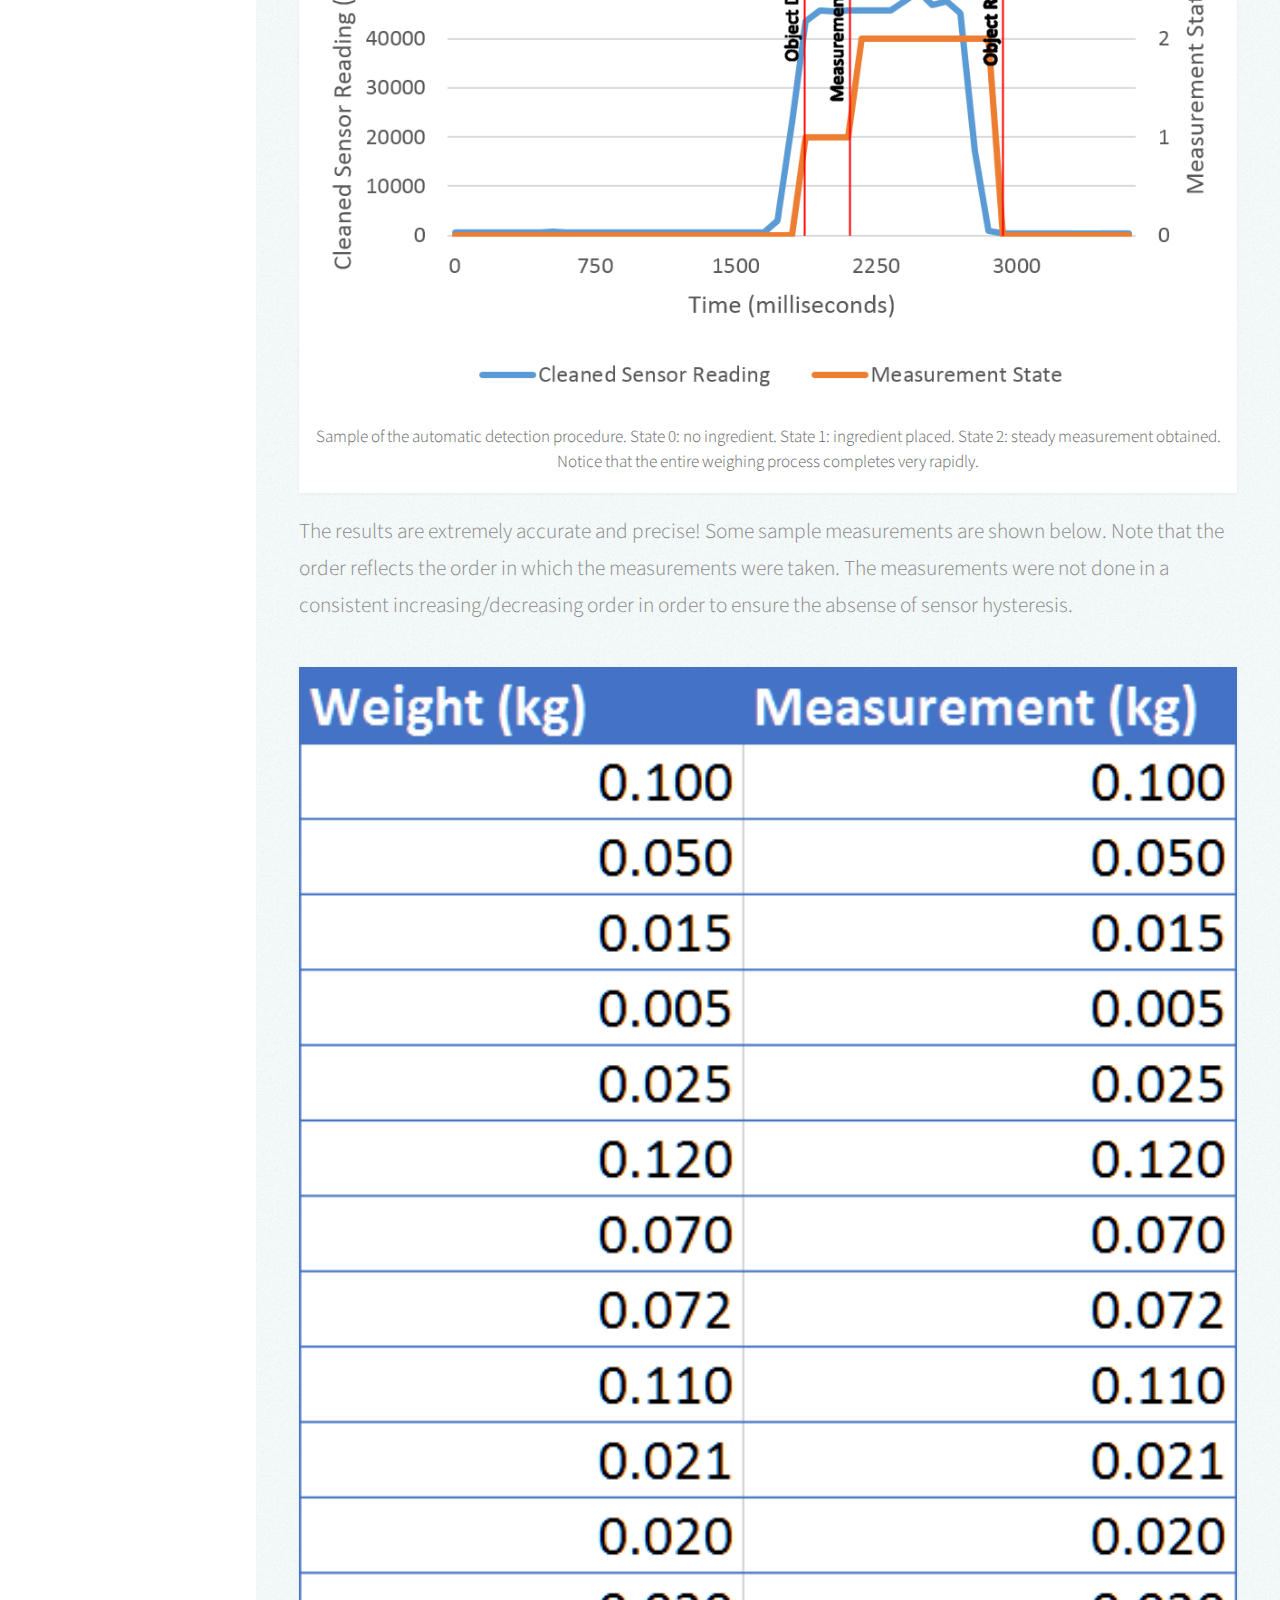
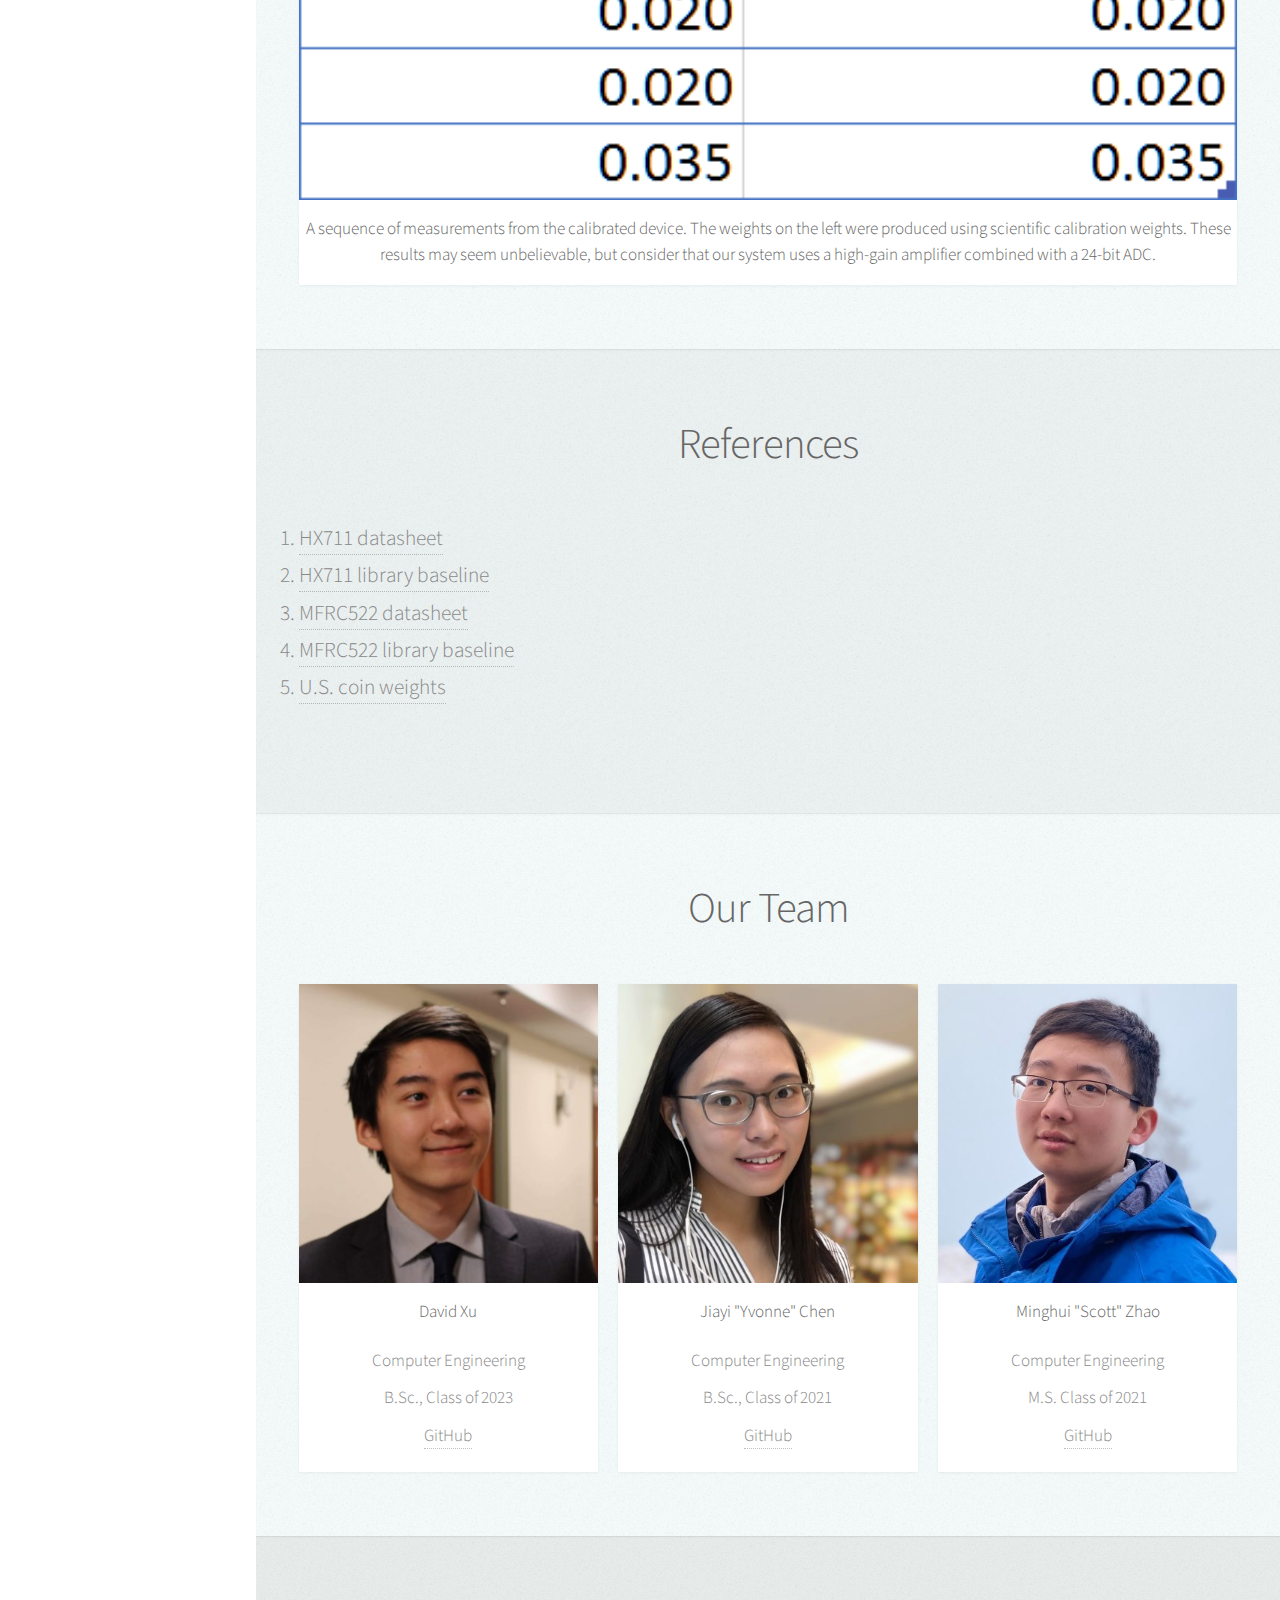
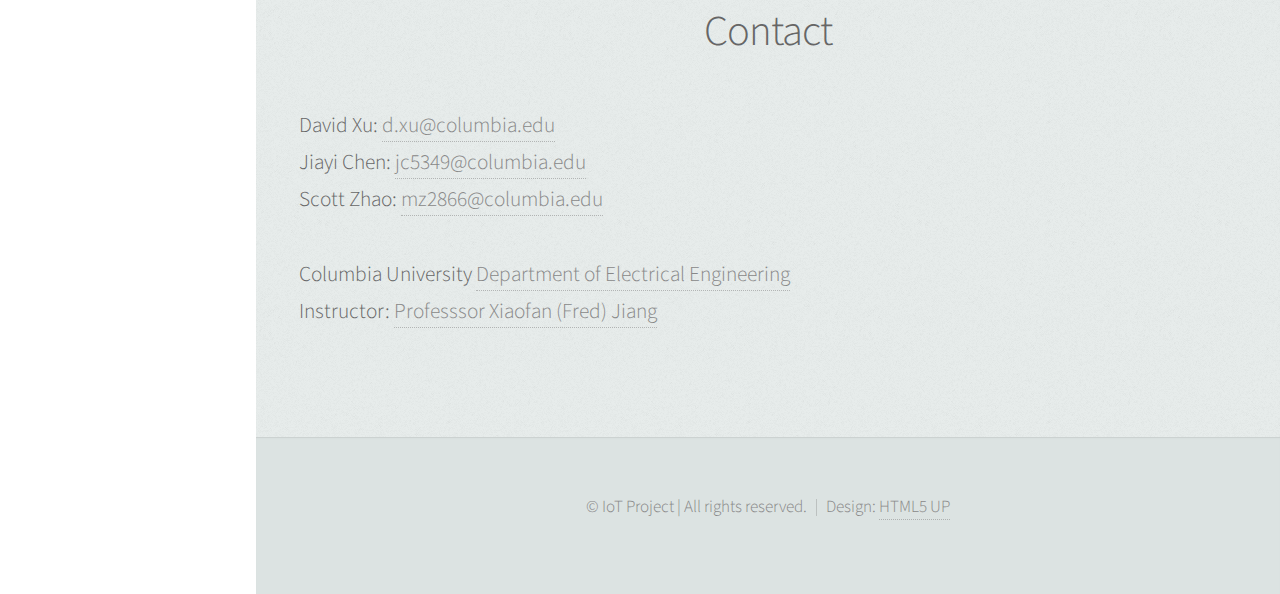
==== commit 659992f0: "Update header" ====
--- a/Documentation_Website/index.html
+++ b/Documentation_Website/index.html
@@ -81,7 +81,7 @@
 
 								<iframe width="560" height="315" src="https://www.youtube.com/embed/_AlcRoqS65E" frameborder="0" allowfullscreen></iframe>
 
-								<h2 class="alt">Nutriscient</h2>
+								<h2 class="alt" style="font-weight: 600">Nutriscient</h2>
 								<p>The hassle-free food scale</p>
 								<p>Everyone's cooking at home during the pandemic, but do we really know what we're eating? The Nutriscient smart food scale automatically tracks your ingredient usage as you cook. The data is uploaded to the cloud where it is analyzed and associated with your account. Nutrition breakdowns and extended-timeframe visualizations are then presented via a cross-platform app.
 								Combining low-cost hardware with sensing algorithms tuned for speed and precision, Nutriscient provides a seamless and intuitive experience for chefs of all levels.
--- a/Documentation_Website/assets/css/main.css
+++ b/Documentation_Website/assets/css/main.css
@@ -2162,7 +2162,7 @@
 
 			#main > section.one {
 				background-color: #81918E;
-				background-image: url("../../images/banner.jpg");
+				background-image: url("../../images/bg_from_chan_walrus.jpg");
 			}
 
 			#main > section.two {
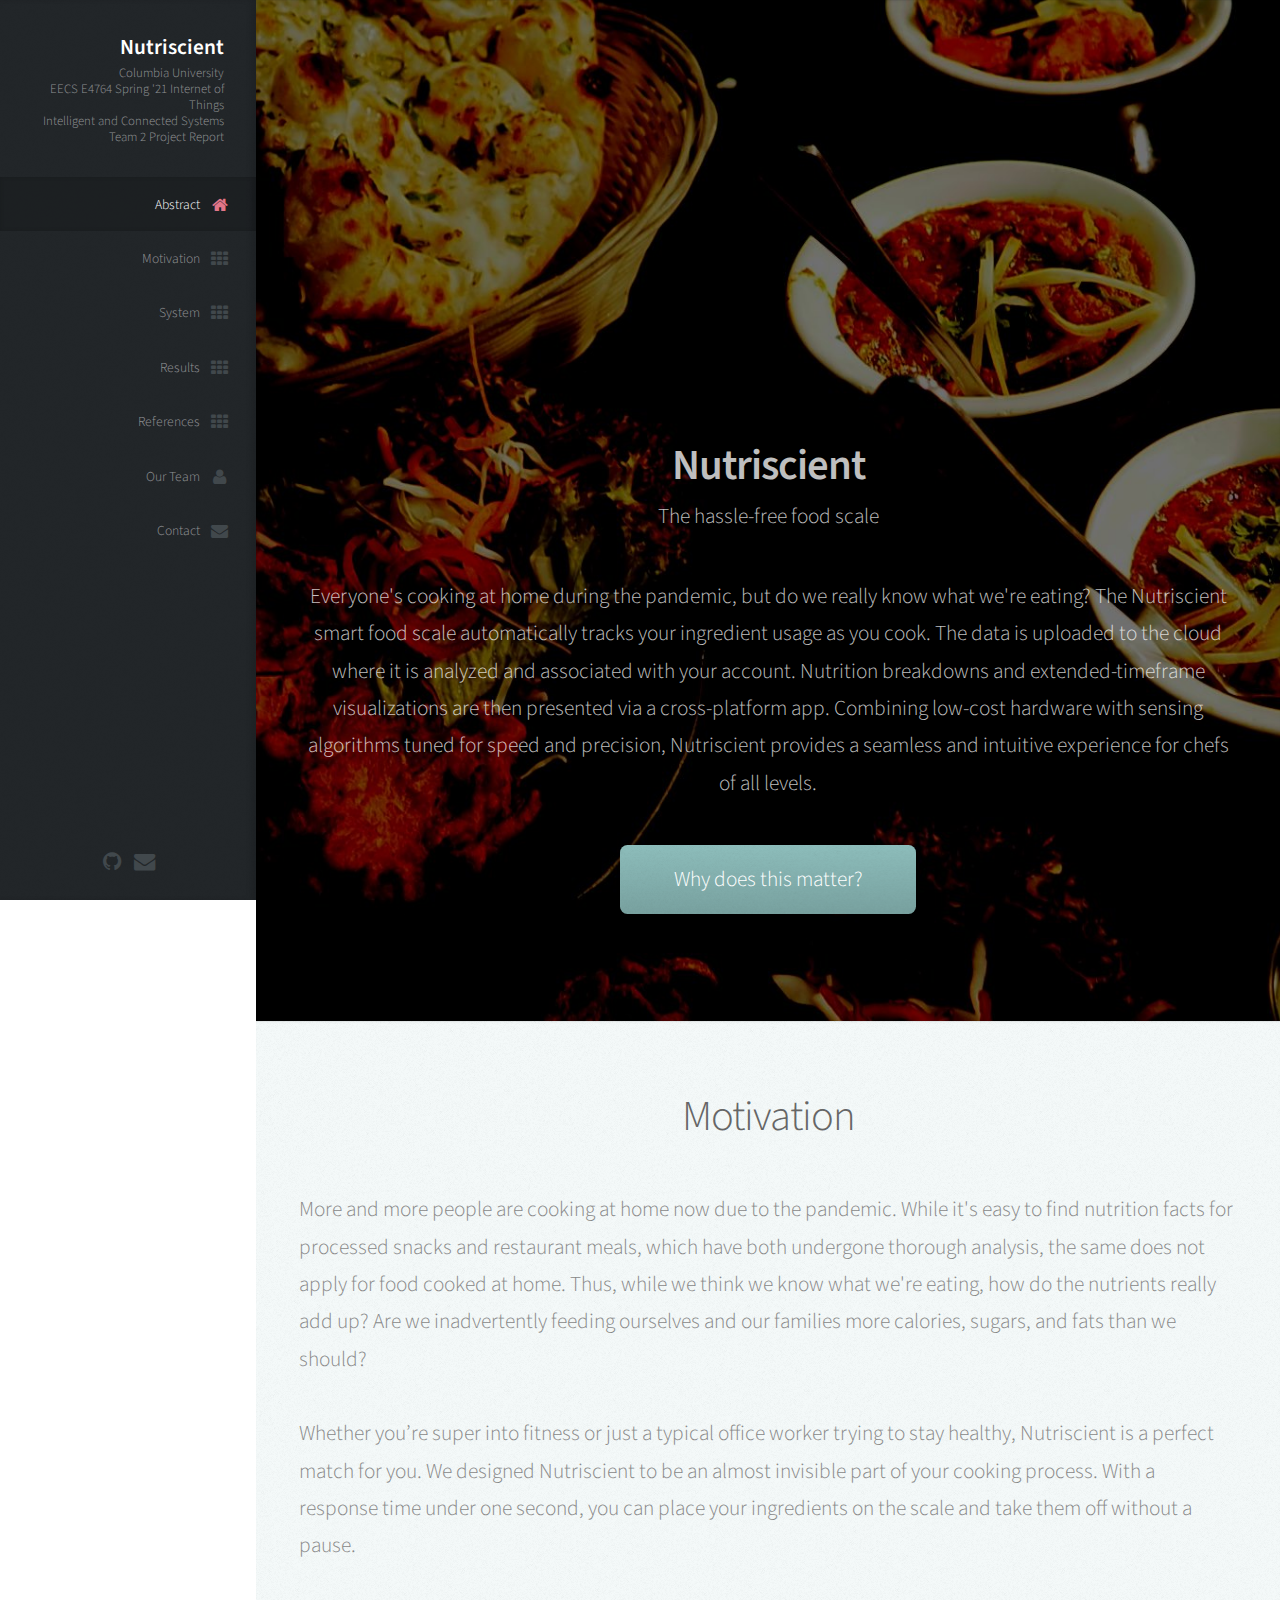
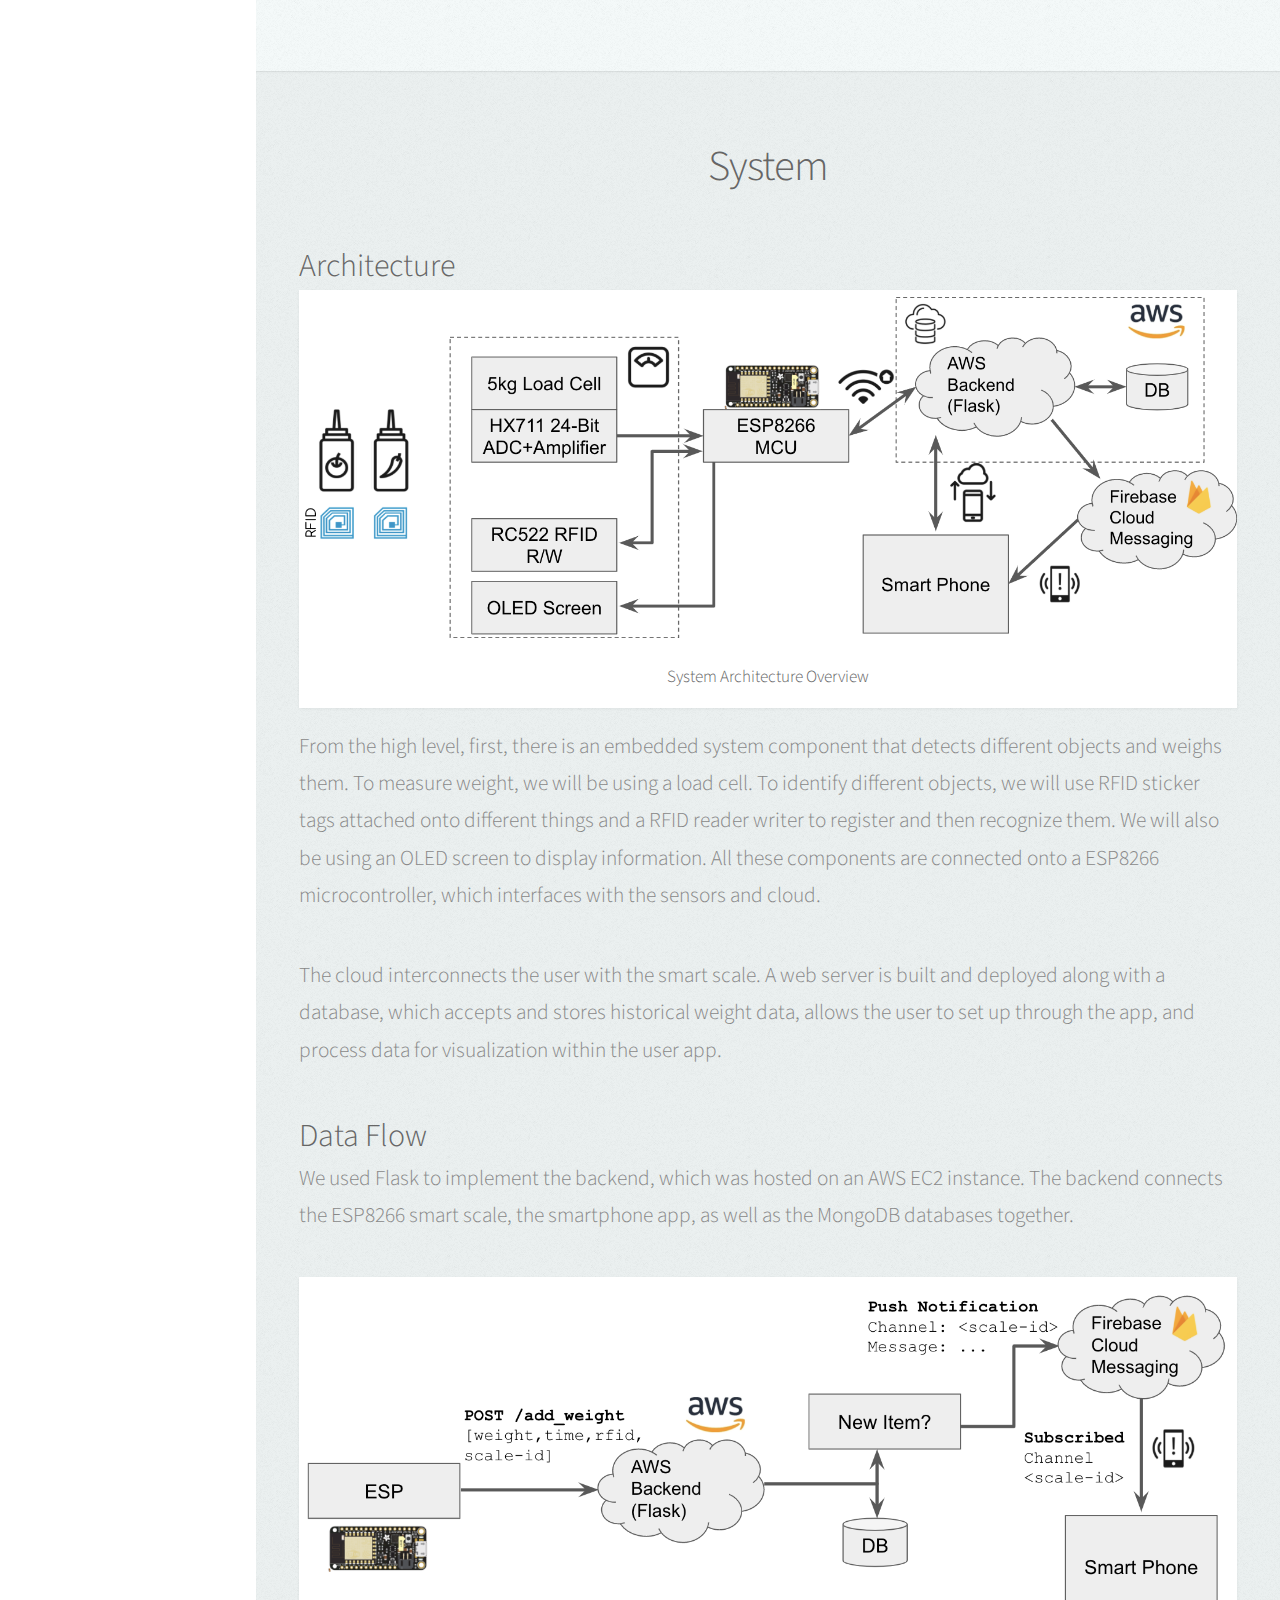
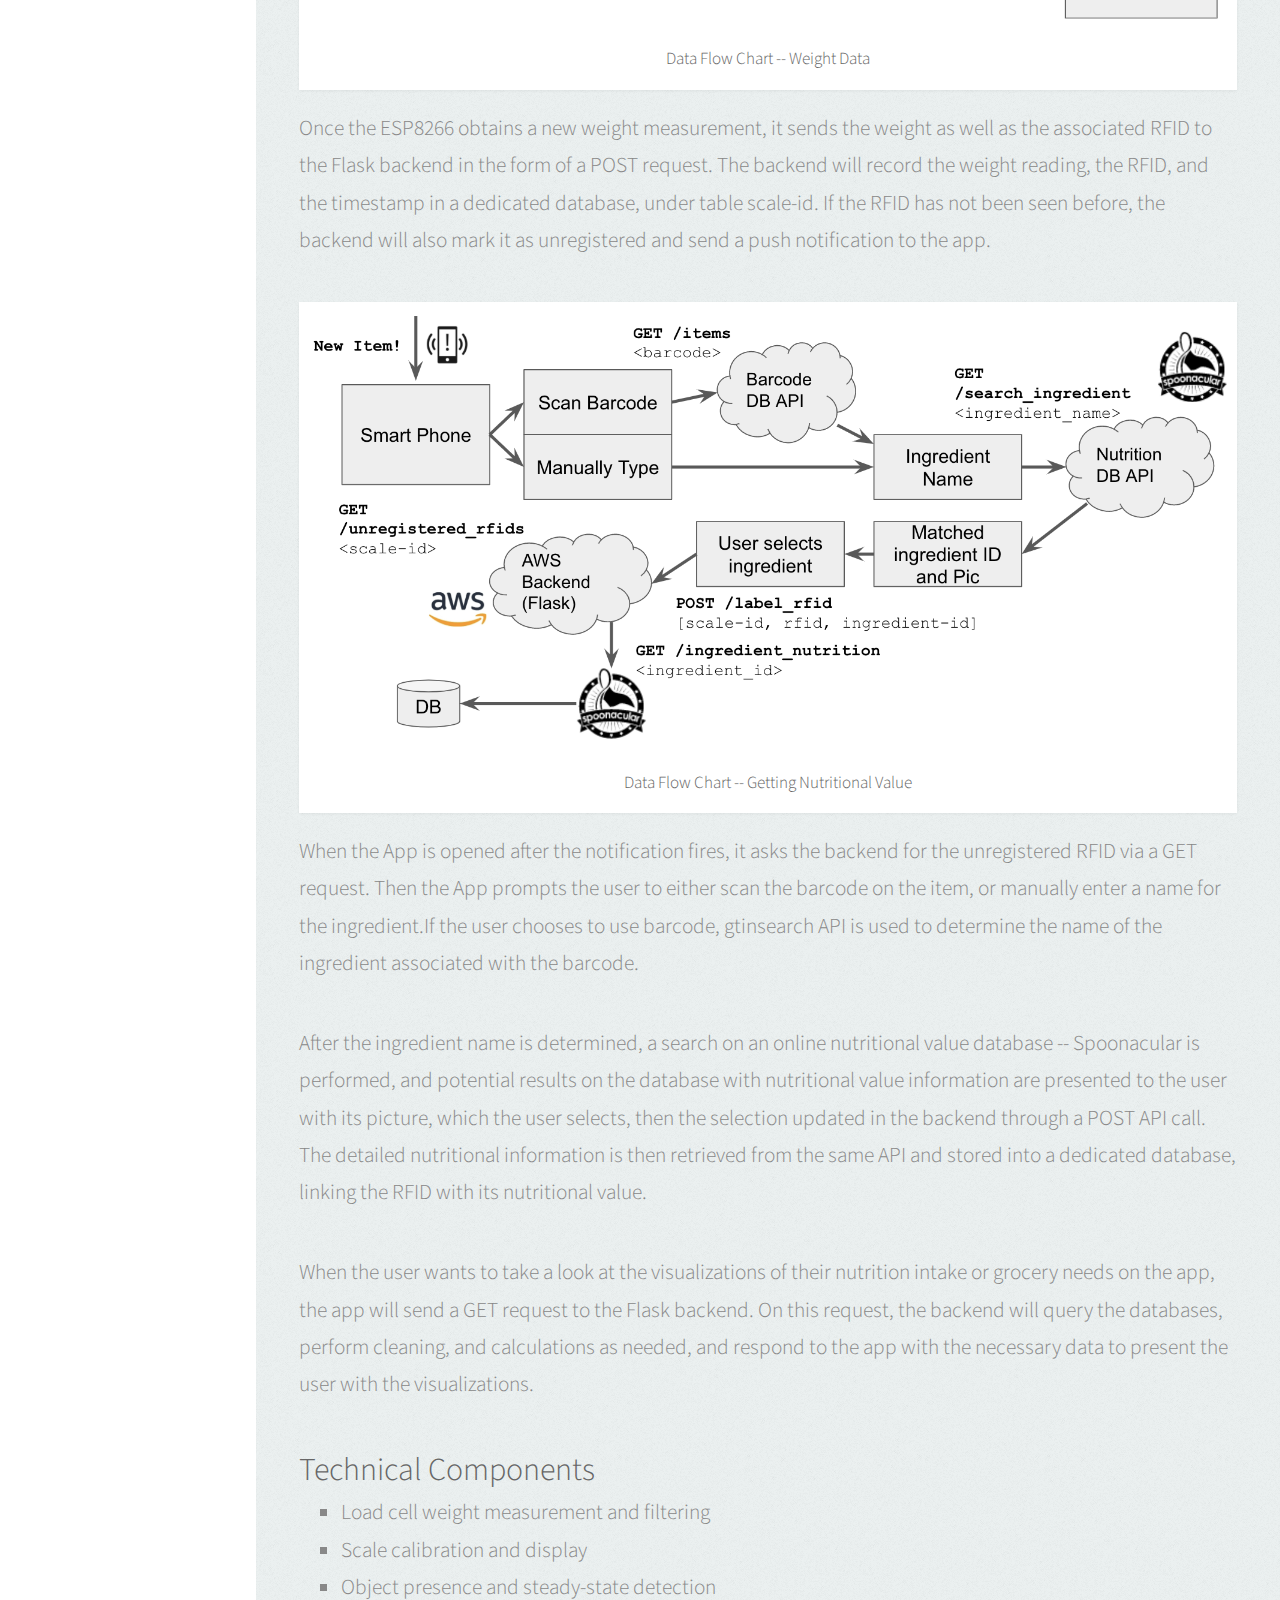
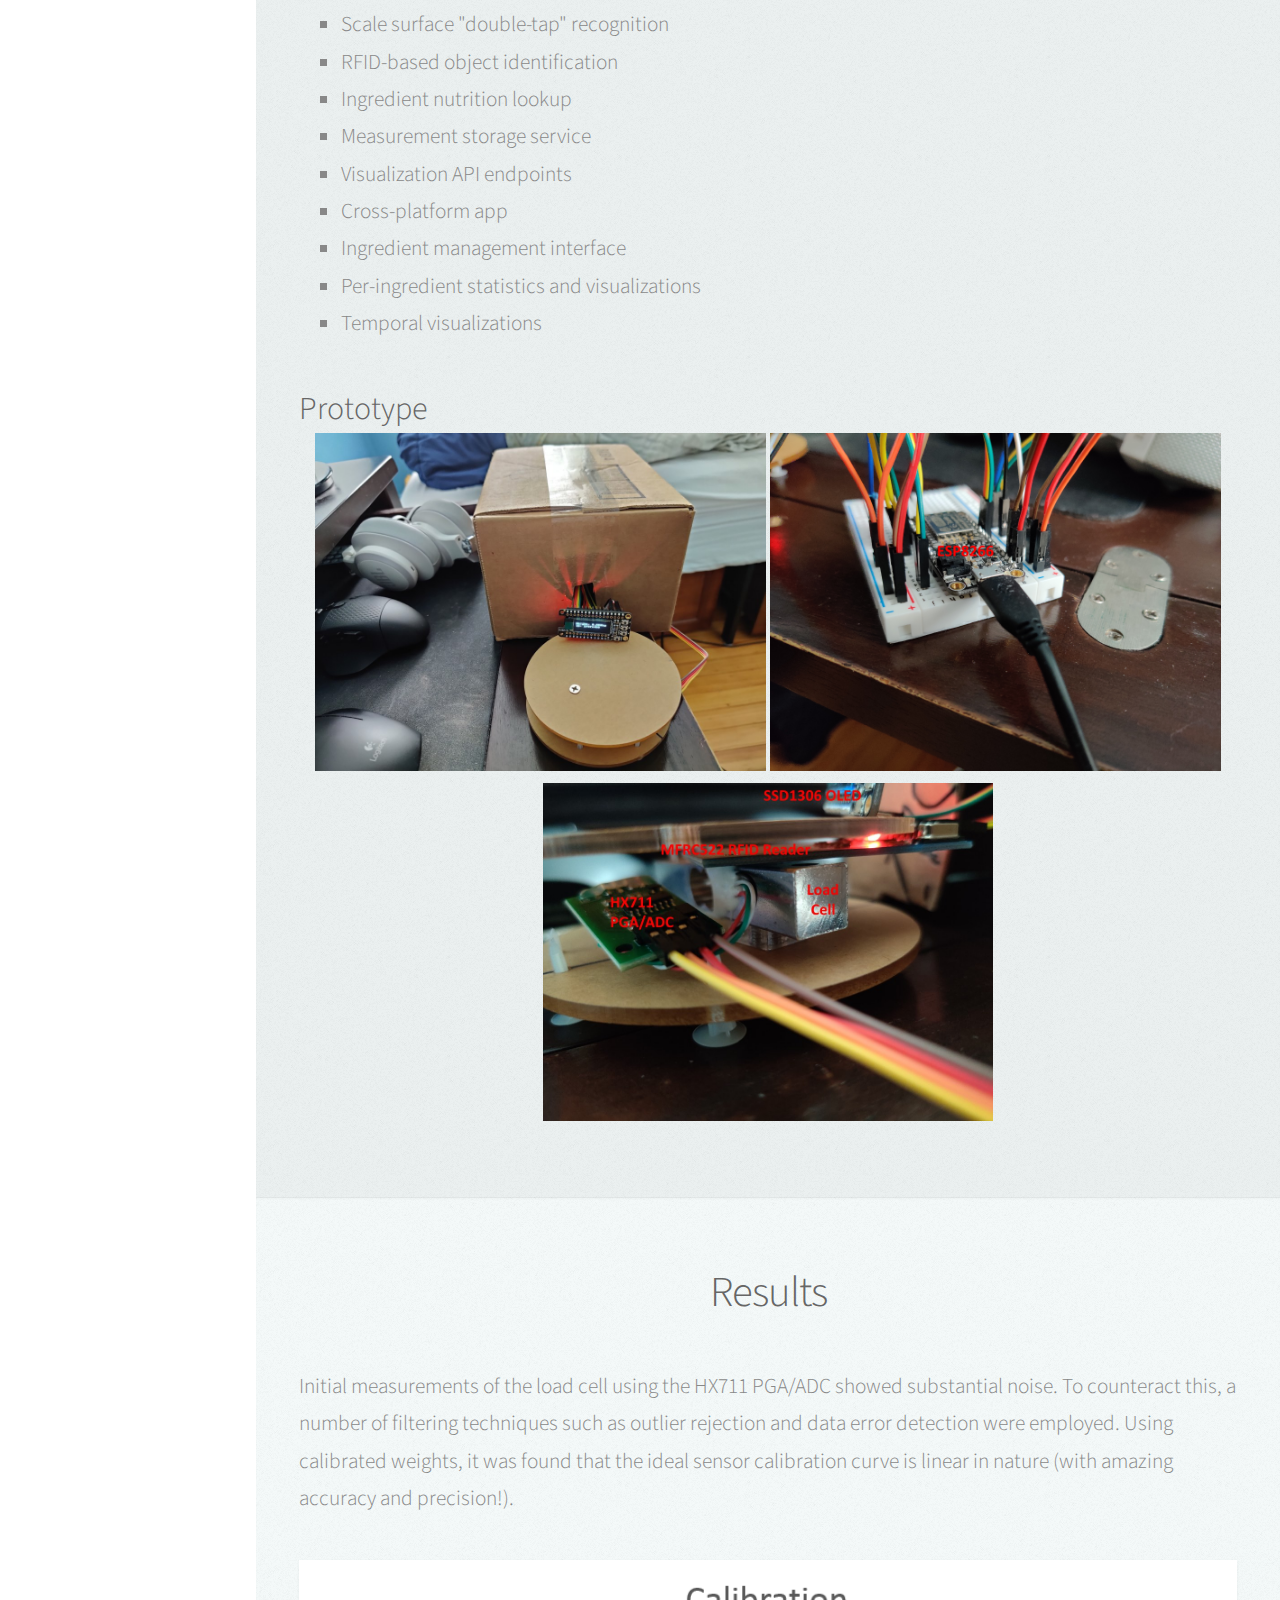
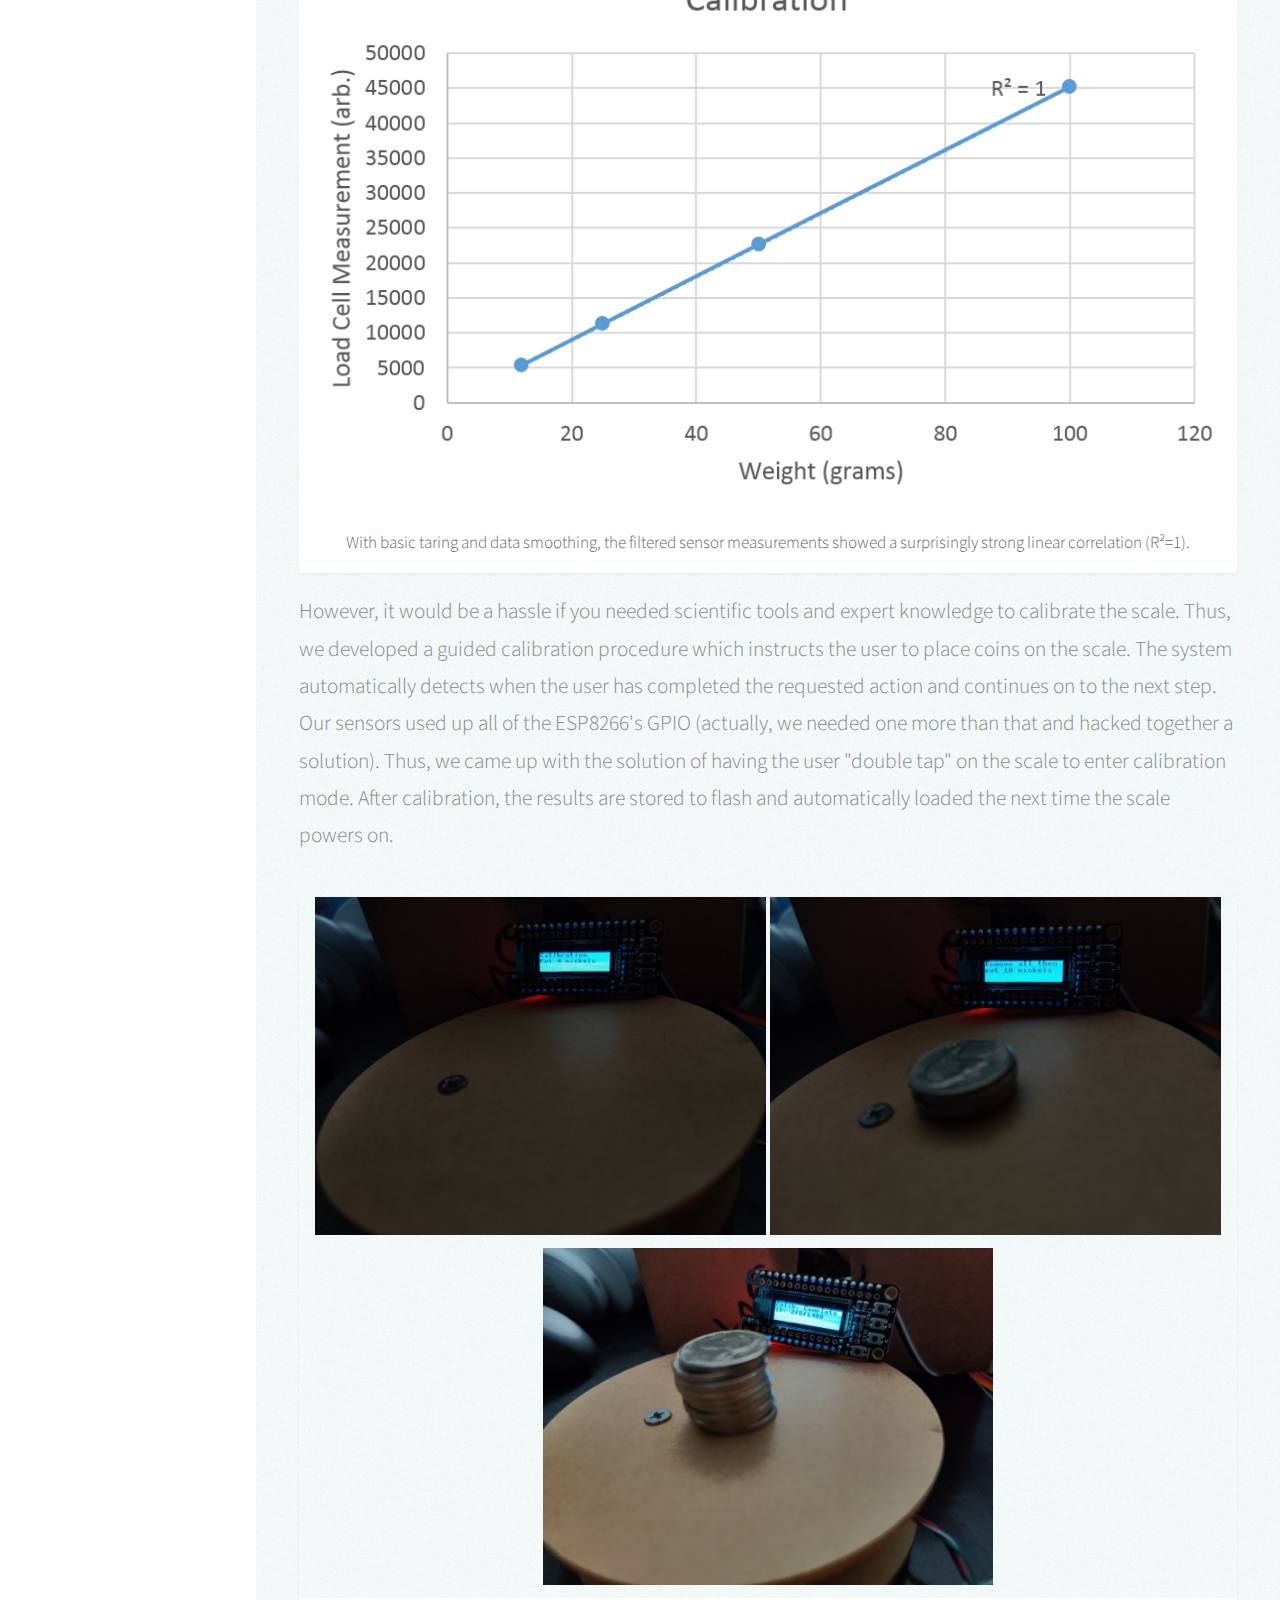
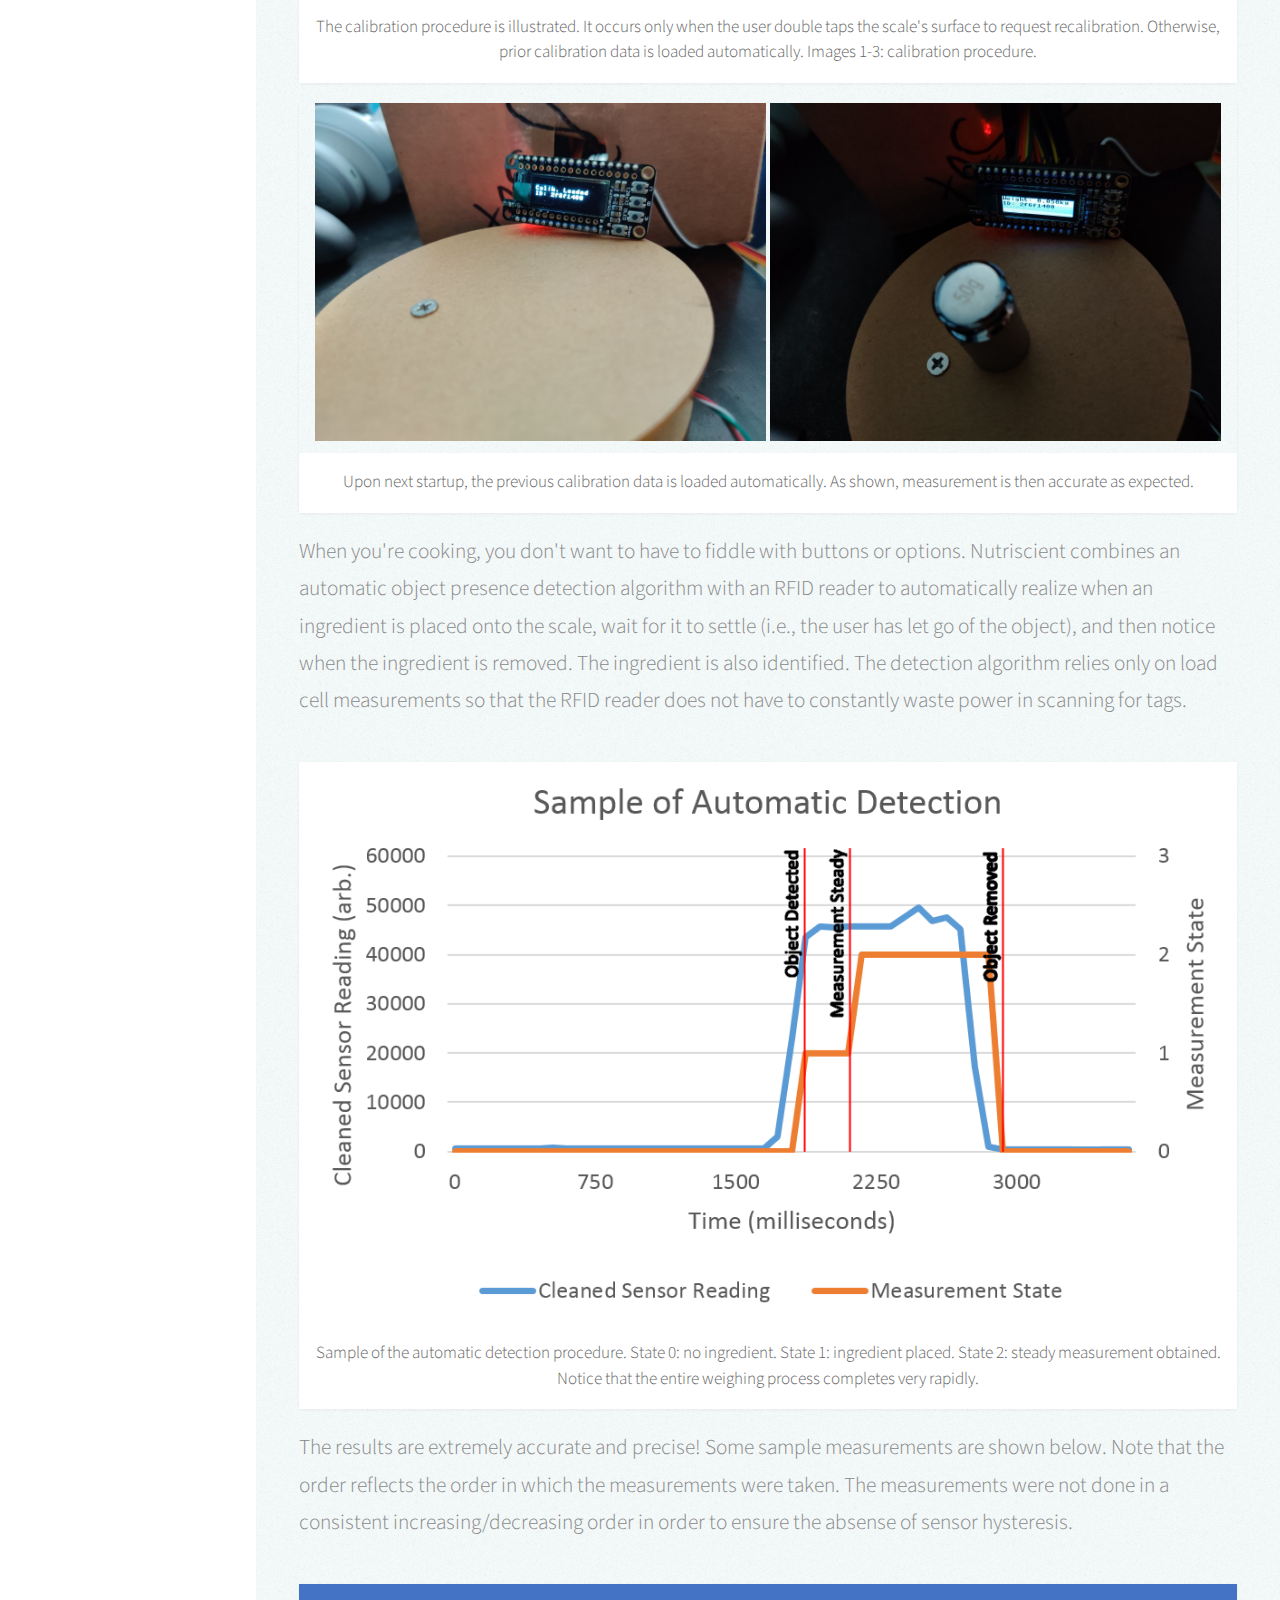
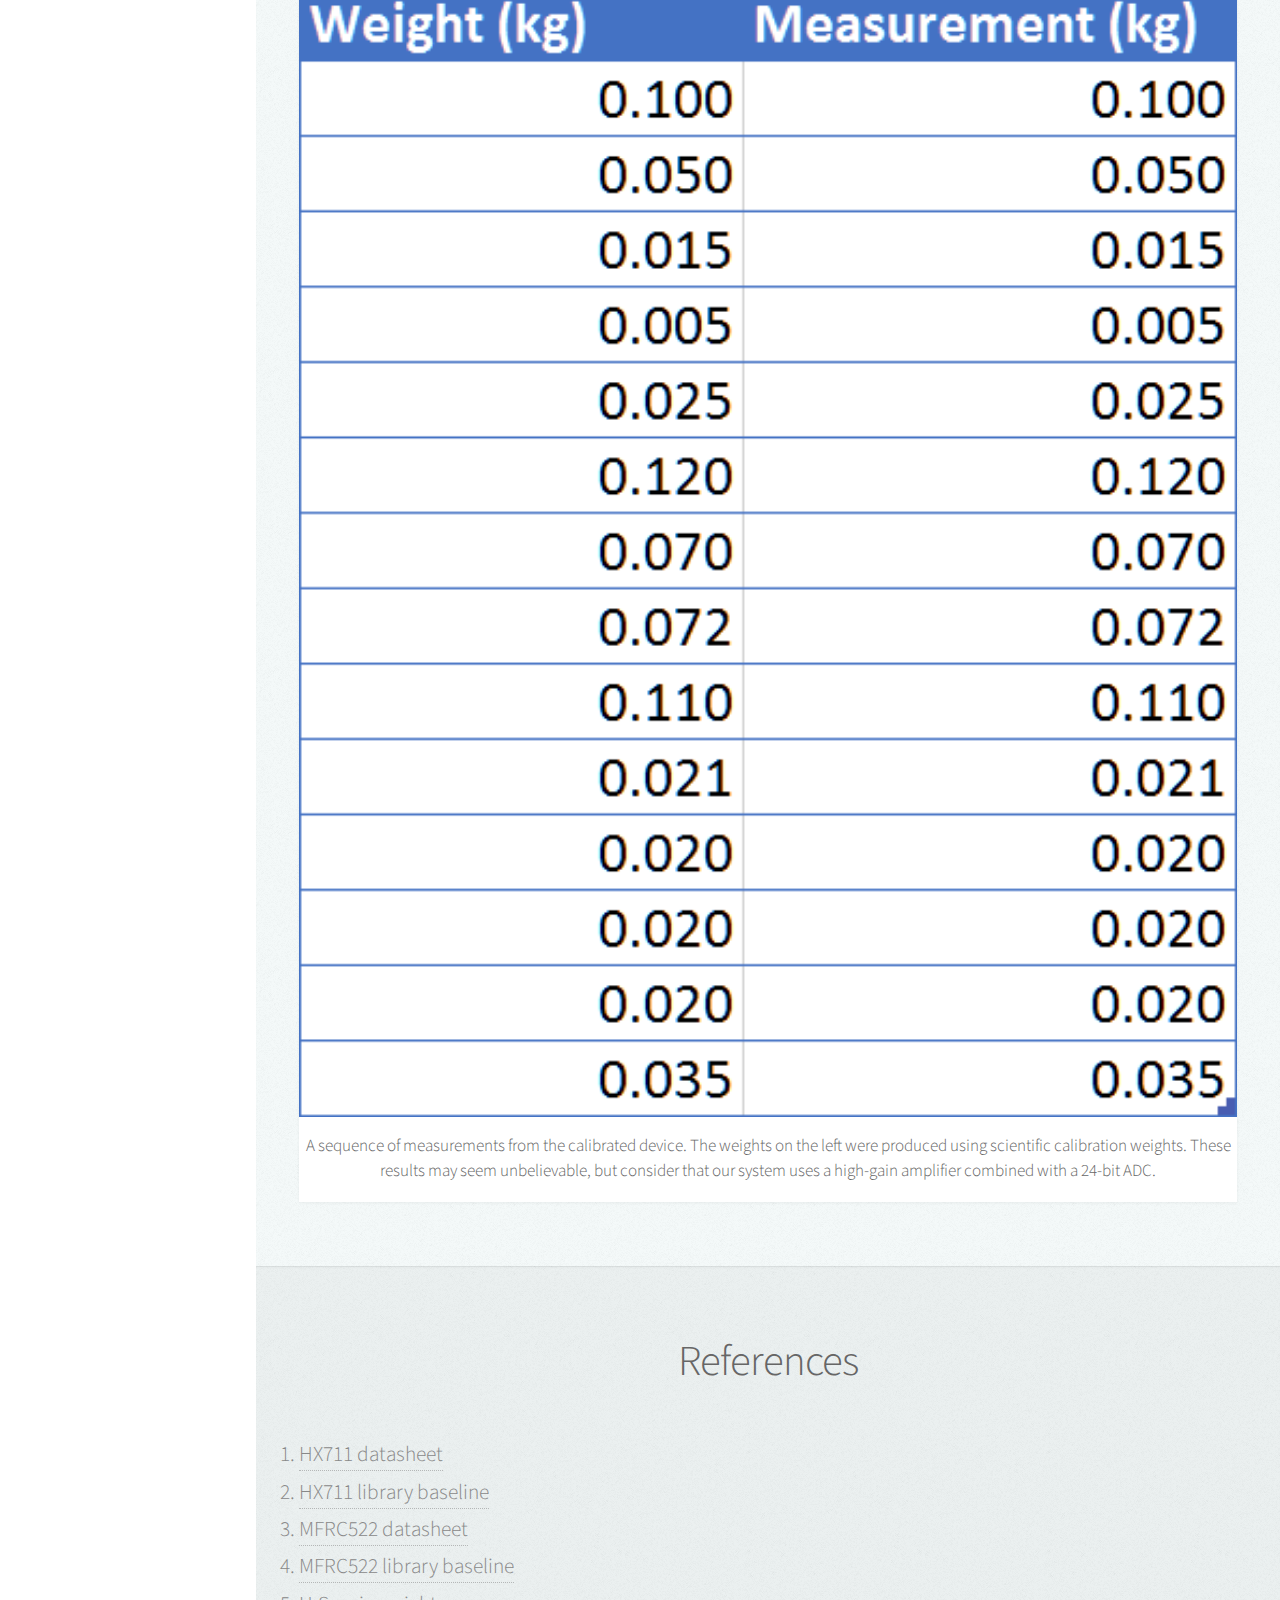
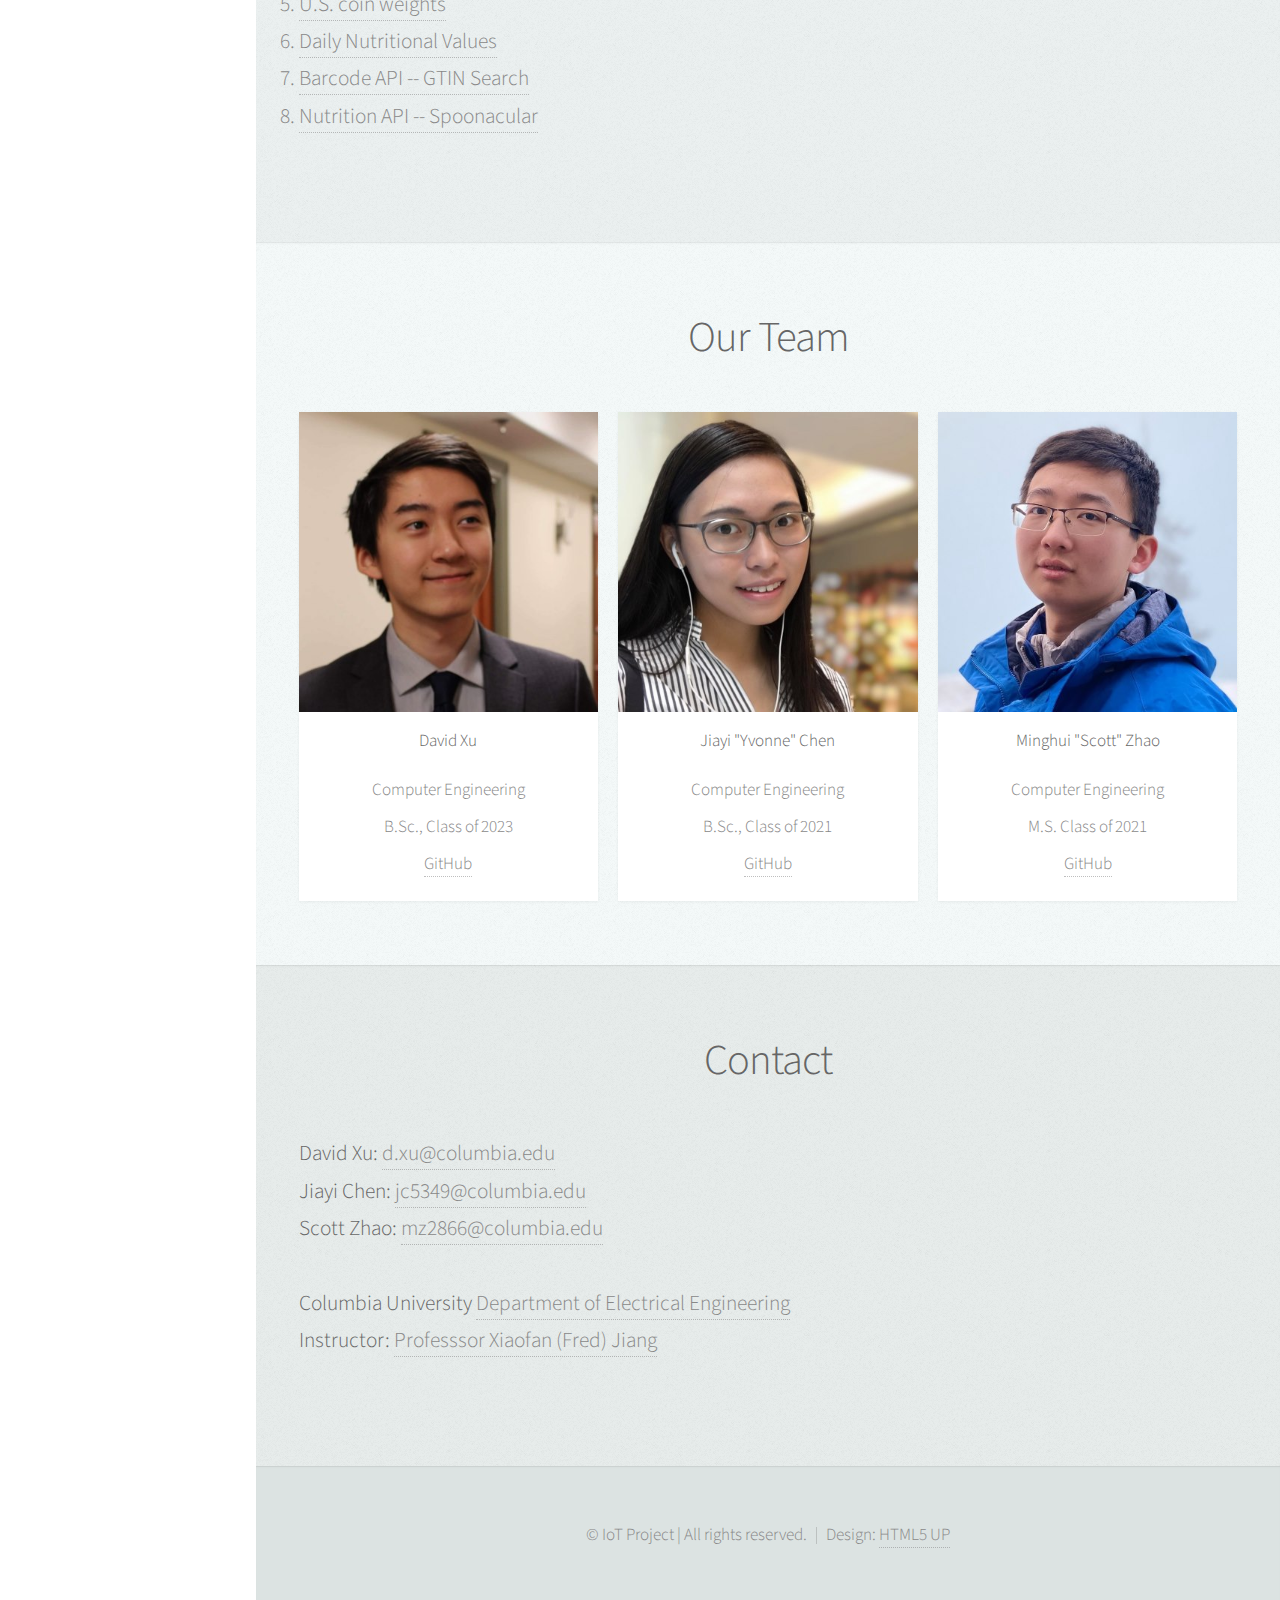
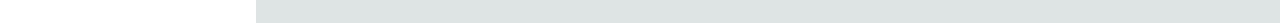
==== commit ab07af69: "update doc" ====
--- a/Documentation_Website/index.html
+++ b/Documentation_Website/index.html
@@ -79,7 +79,7 @@
 					<section id="top" class="one dark cover">
 						<div class="container">
 
-								<iframe width="560" height="315" src="https://www.youtube.com/embed/_AlcRoqS65E" frameborder="0" allowfullscreen></iframe>
+								<iframe width="560" height="315" src="https://www.youtube.com/embed/vL1nReB1qYI" frameborder="0" allowfullscreen></iframe>
 
 								<h2 class="alt" style="font-weight: 600">Nutriscient</h2>
 								<p>The hassle-free food scale</p>
@@ -119,13 +119,46 @@
 								<h2>System</h2>
 							</header>
 
-							<p align="left">Remember to use combination of descriptions, photos, and figures</p>
-
 							<h3 align="left">Architecture</h3>
 
-							<p align="left">Blah blah blah</p>
-
-
+                            <article class="item">
+								<a class="image fit"><img src="images/system_1.png" alt="" /></a>
+								<header>
+									<h3>System Architecture Overview</h3>
+								</header>
+							</article>
+							<p align="left">From the high level, first, there is an embedded system component that detects different objects and weighs them. To measure weight, we will be using a load cell. To identify different objects, we will use RFID sticker tags attached onto different things and a RFID reader writer to register and then recognize them. We will also be using an OLED screen to display information. All these components are connected onto a ESP8266 microcontroller, which interfaces with the sensors and cloud.</p>
+                            
+                            <p align="left">The cloud interconnects the user with the smart scale. A web server is built and deployed along with a database, which accepts and stores historical weight data, allows the user to set up through the app, and process data for visualization within the user app.</p>
+
+
+                            <h3 align="left">Data Flow</h3>
+                            <p align="left">We used Flask to implement the backend, which was hosted on an AWS EC2 instance. The backend connects the ESP8266 smart scale, the smartphone app, as well as the MongoDB databases together.</p>
+
+                            <article class="item">
+								<a class="image fit"><img src="images/system_2.png" alt="" /></a>
+								<header>
+									<h3>Data Flow Chart -- Weight Data</h3>
+								</header>
+							</article>
+                            
+                            
+                            <p align="left">Once the ESP8266 obtains a new weight measurement, it sends the weight as well as the associated RFID to the Flask backend in the form of a POST request. The backend will record the weight reading, the RFID, and the timestamp in a dedicated database, under table scale-id. If the RFID has not been seen before, the backend will also mark it as unregistered and send a push notification to the app.</p>
+                            
+                            <article class="item">
+								<a class="image fit"><img src="images/system_3.png" alt="" /></a>
+								<header>
+									<h3>Data Flow Chart -- Getting Nutritional Value</h3>
+								</header>
+							</article>
+                            
+                            <p align="left">When the App is opened after the notification fires, it asks the backend for the unregistered RFID via a GET request. Then the App prompts the user to either scan the barcode on the item, or manually enter a name for the ingredient.If the user chooses to use barcode, gtinsearch API is used to determine the name of the ingredient associated with the barcode.</p>
+
+                            <p align="left">After the ingredient name is determined, a search on an online nutritional value database -- Spoonacular is performed, and potential results on the database with nutritional value information are presented to the user with its picture, which the user selects, then the selection updated in the backend through a POST API call. The detailed nutritional information is then retrieved from the same API and stored into a dedicated database, linking the RFID with its nutritional value.</p>
+
+                            <p align="left">When the user wants to take a look at the visualizations of their nutrition intake or grocery needs on the app, the app will send a GET request to the Flask backend. On this request, the backend will query the databases, perform cleaning, and calculations as needed, and respond to the app with the necessary data to present the user with the visualizations.</p>
+                            
+                            
 							<h3 align="left">Technical Components</h3>
 
 							<ul align="left" style="list-style-type: square; padding-left: 2em;">
@@ -146,8 +179,6 @@
 
 							<h3 align="left">Prototype</h3>
 
-							<p align="left">Blah blah blah</p>
-
 							<a class="image fit">
 								<img src="images/EnclosedDevice.jpg" alt="Enclosed Device" style="width: 48%; display: inline-block" />
 								<img src="images/WiringCloseup.png" alt="Wiring Closeup" style="width: 48%; display: inline-block" />
@@ -230,6 +261,9 @@
 								<li><a href="https://www.nxp.com/docs/en/data-sheet/MFRC522.pdf">MFRC522 datasheet</a></li>
 								<li><a href="https://github.com/wendlers/micropython-mfrc522">MFRC522 library baseline</a></li>
 								<li><a href="https://www.usmint.gov/learn/coin-and-medal-programs/coin-specifications">U.S. coin weights</a></li>
+                                <li><a href="https://ods.od.nih.gov/HealthInformation/dailyvalues.aspx">Daily Nutritional Values</a></li>
+                                <li><a href="https://www.gtinsearch.org/">Barcode API -- GTIN Search</a></li>
+                                <li><a href="https://spoonacular.com/food-api">Nutrition API -- Spoonacular</a></li>
 							</ol>
 
 						</div>
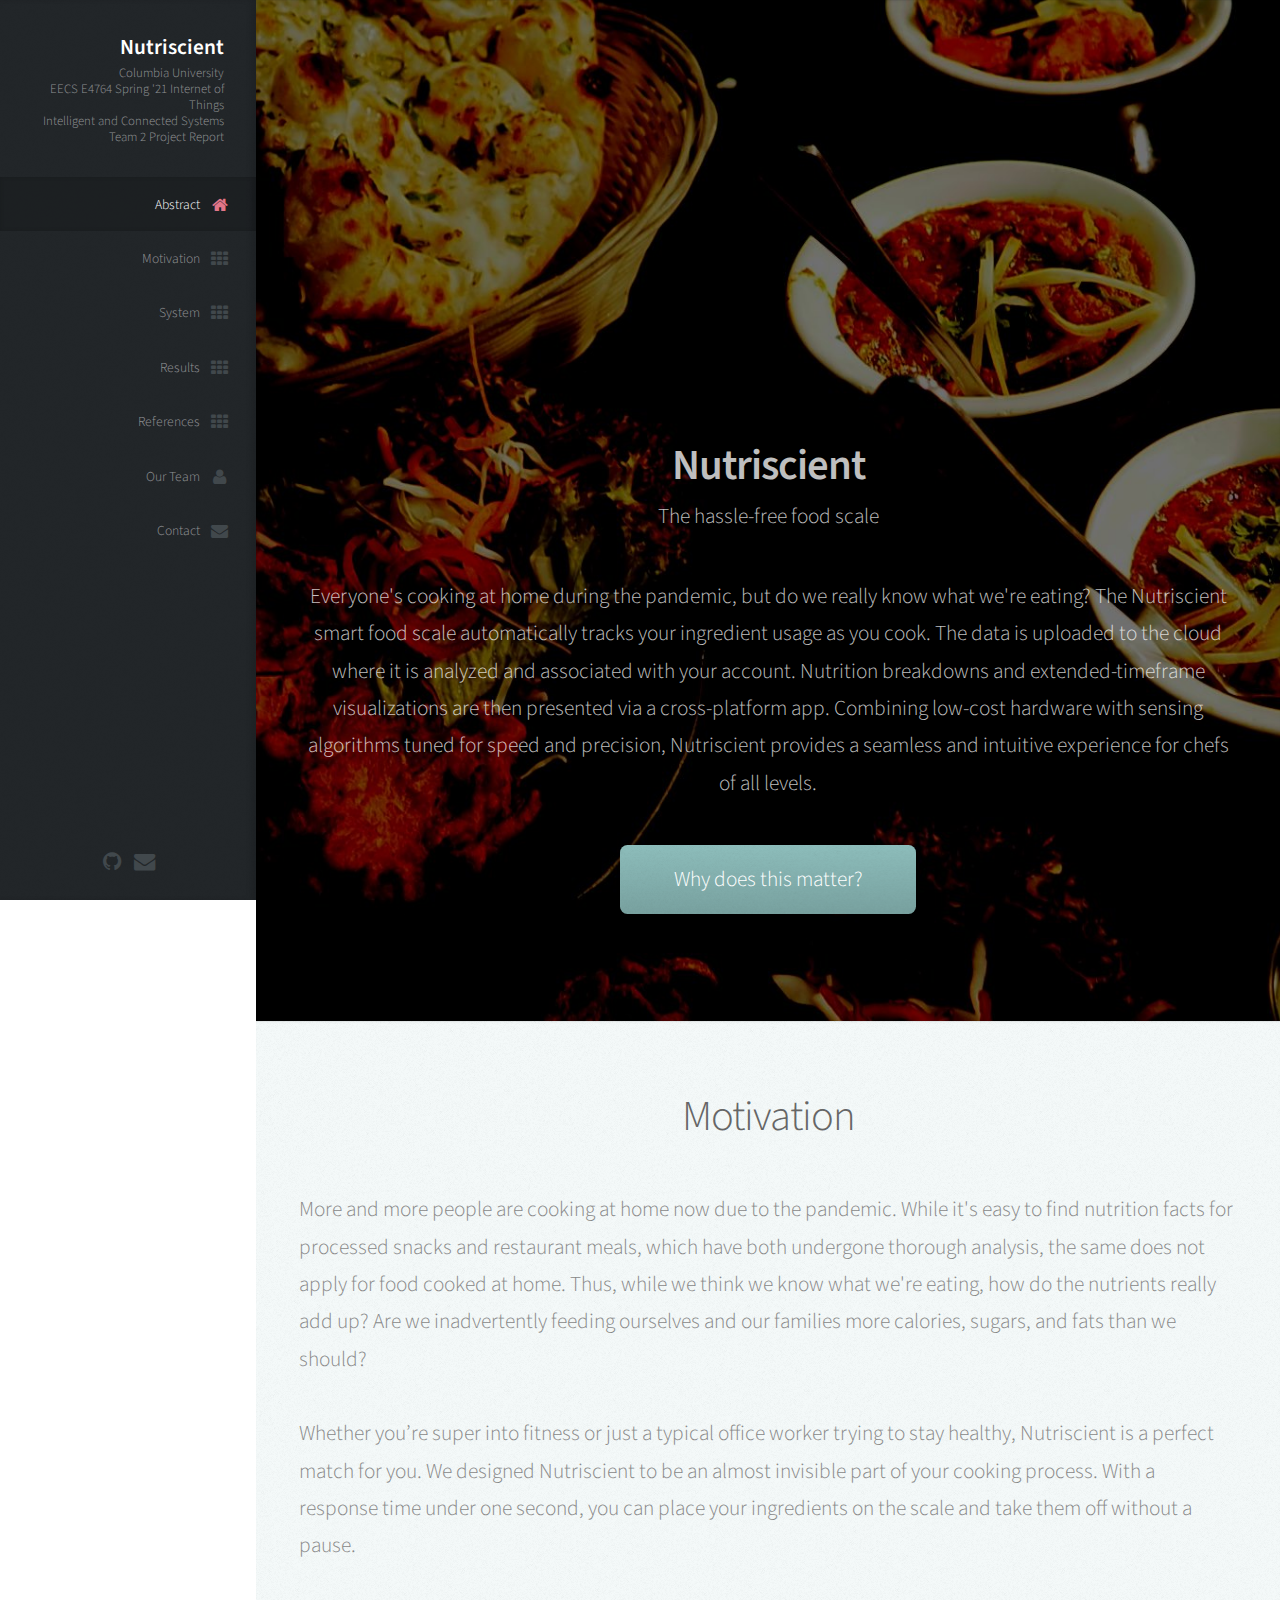
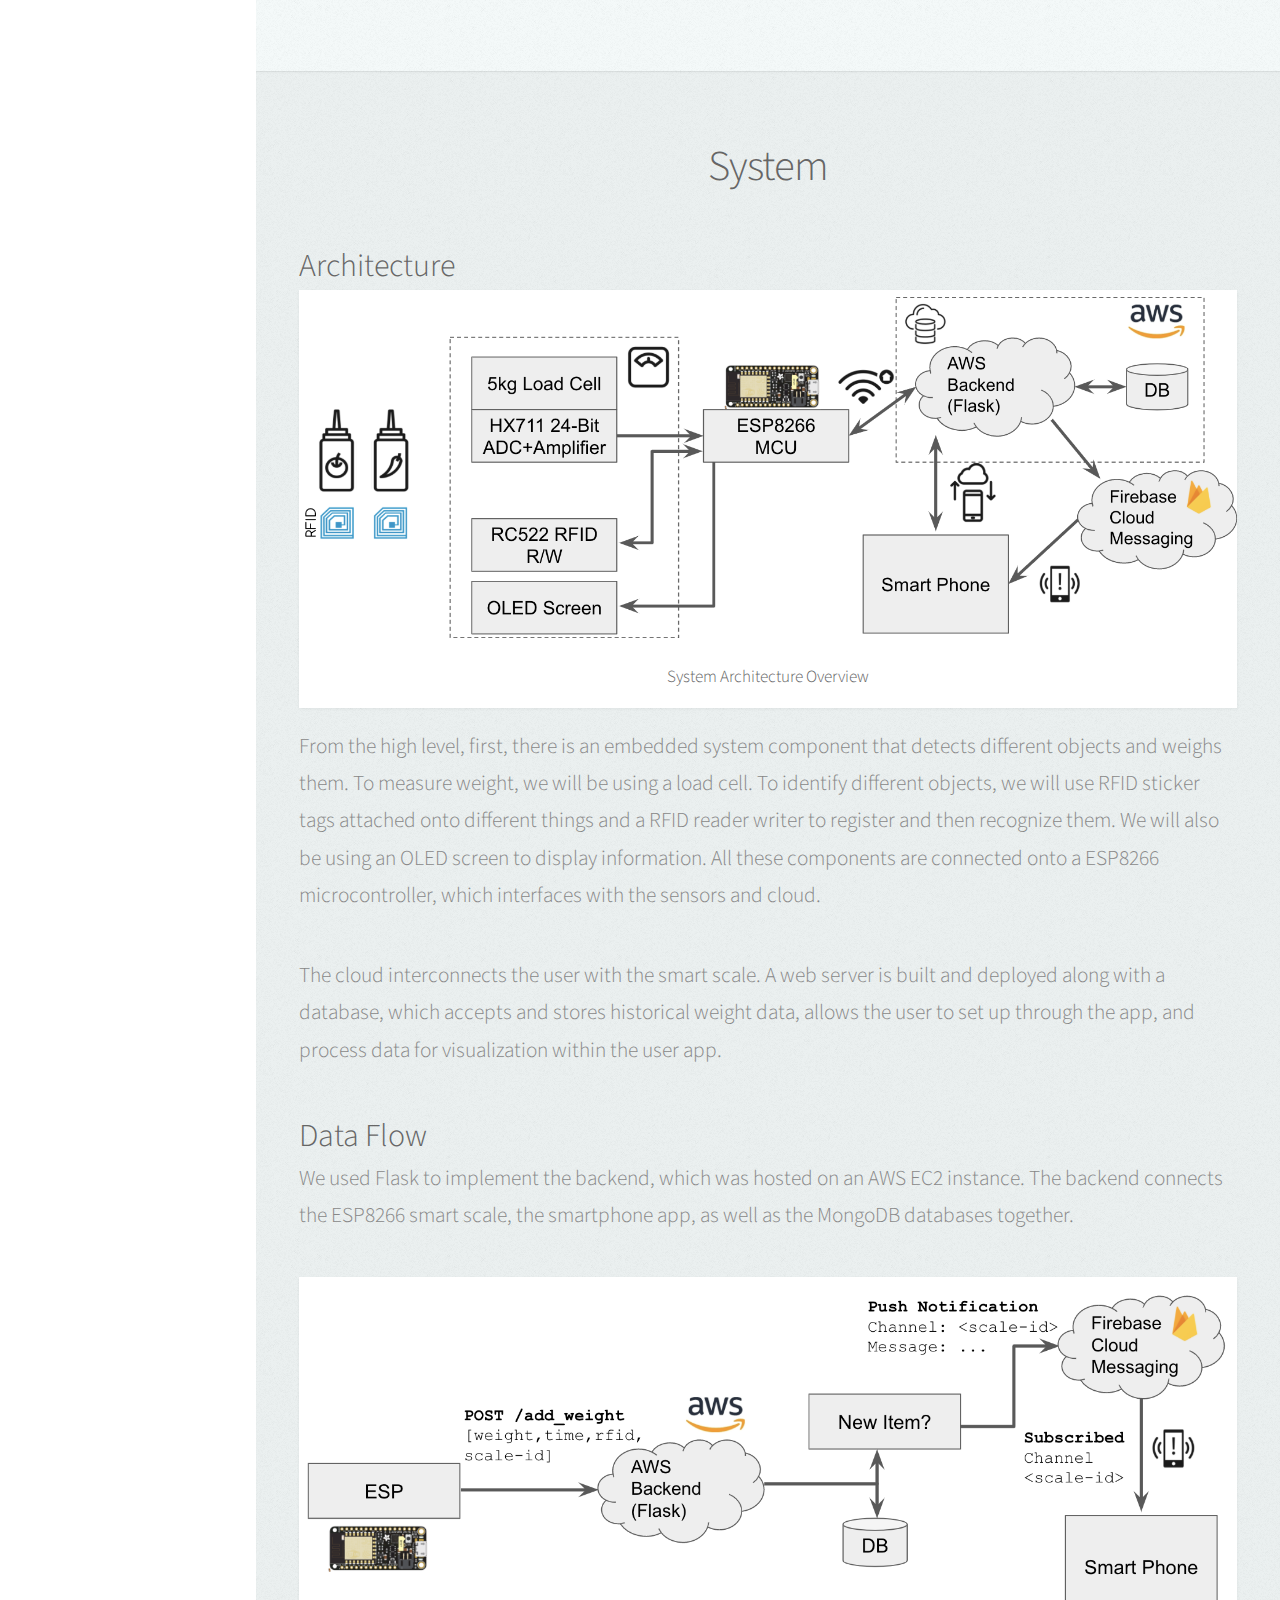
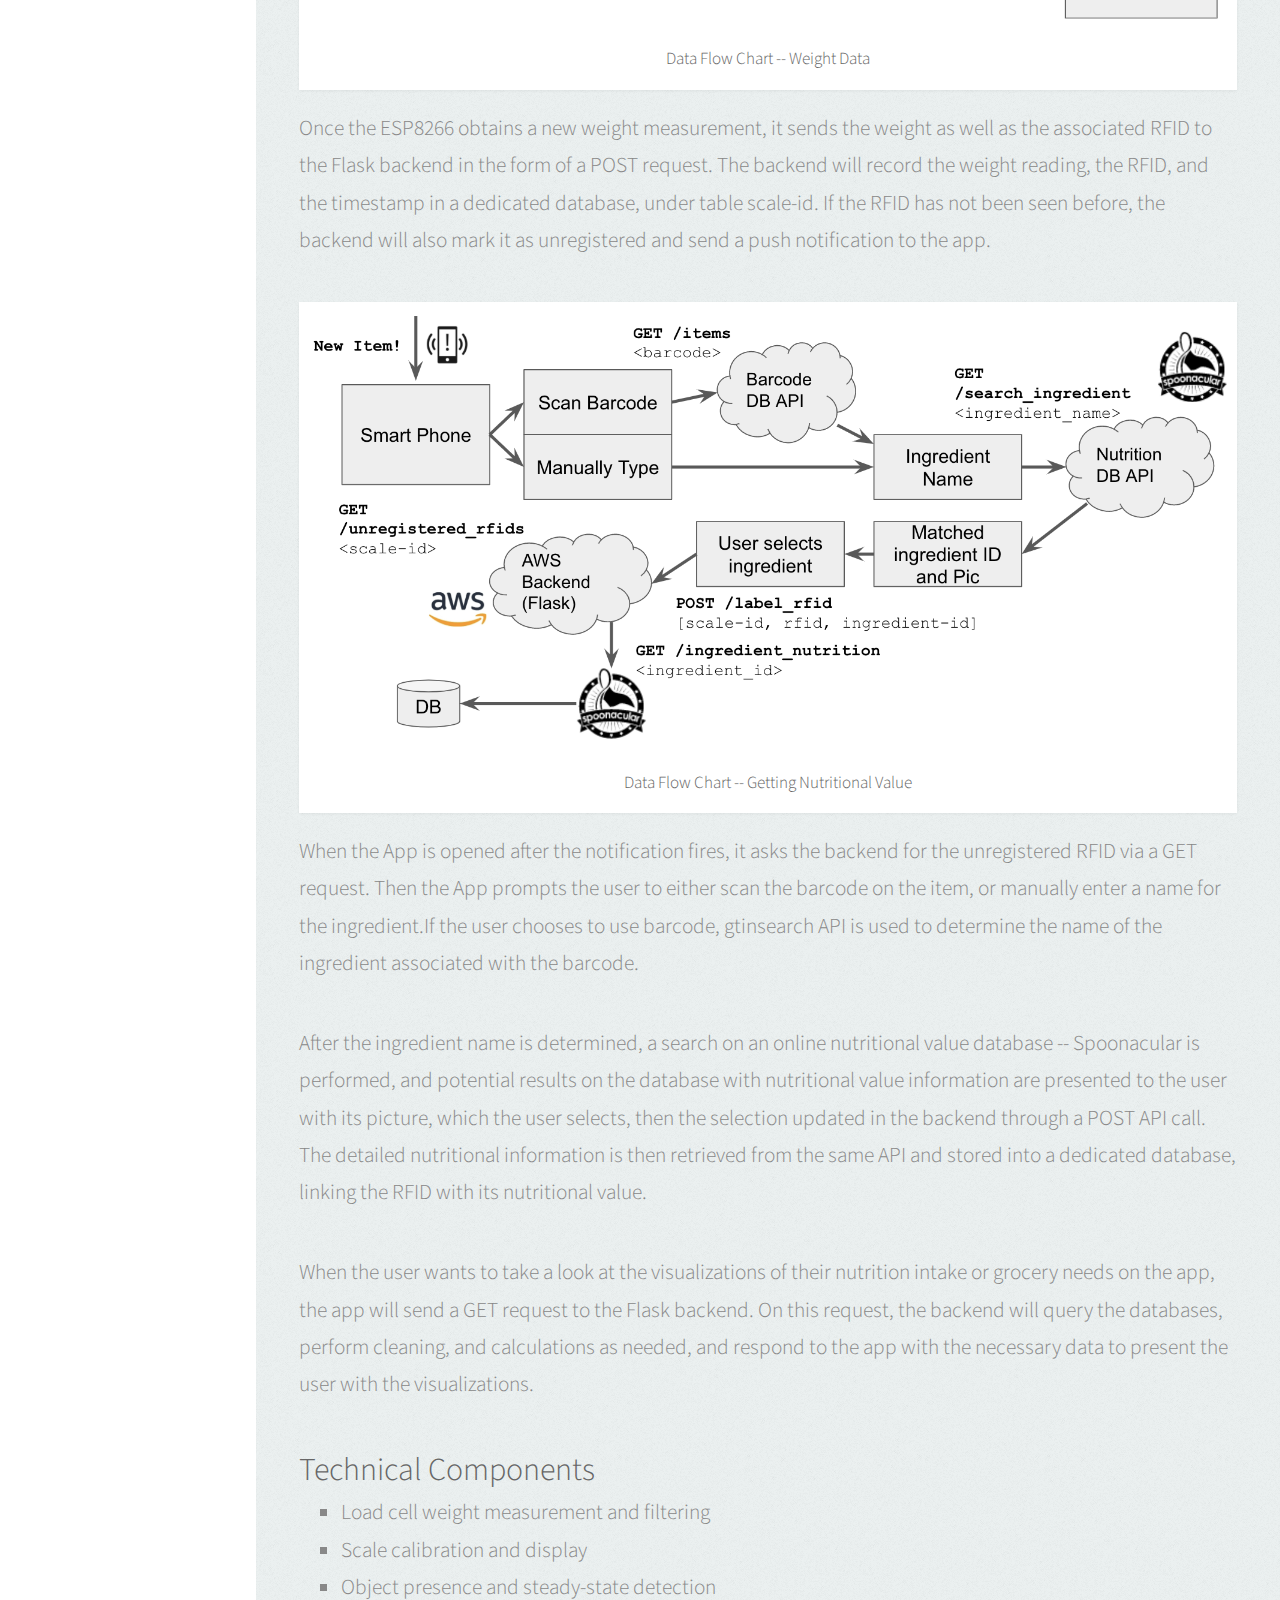
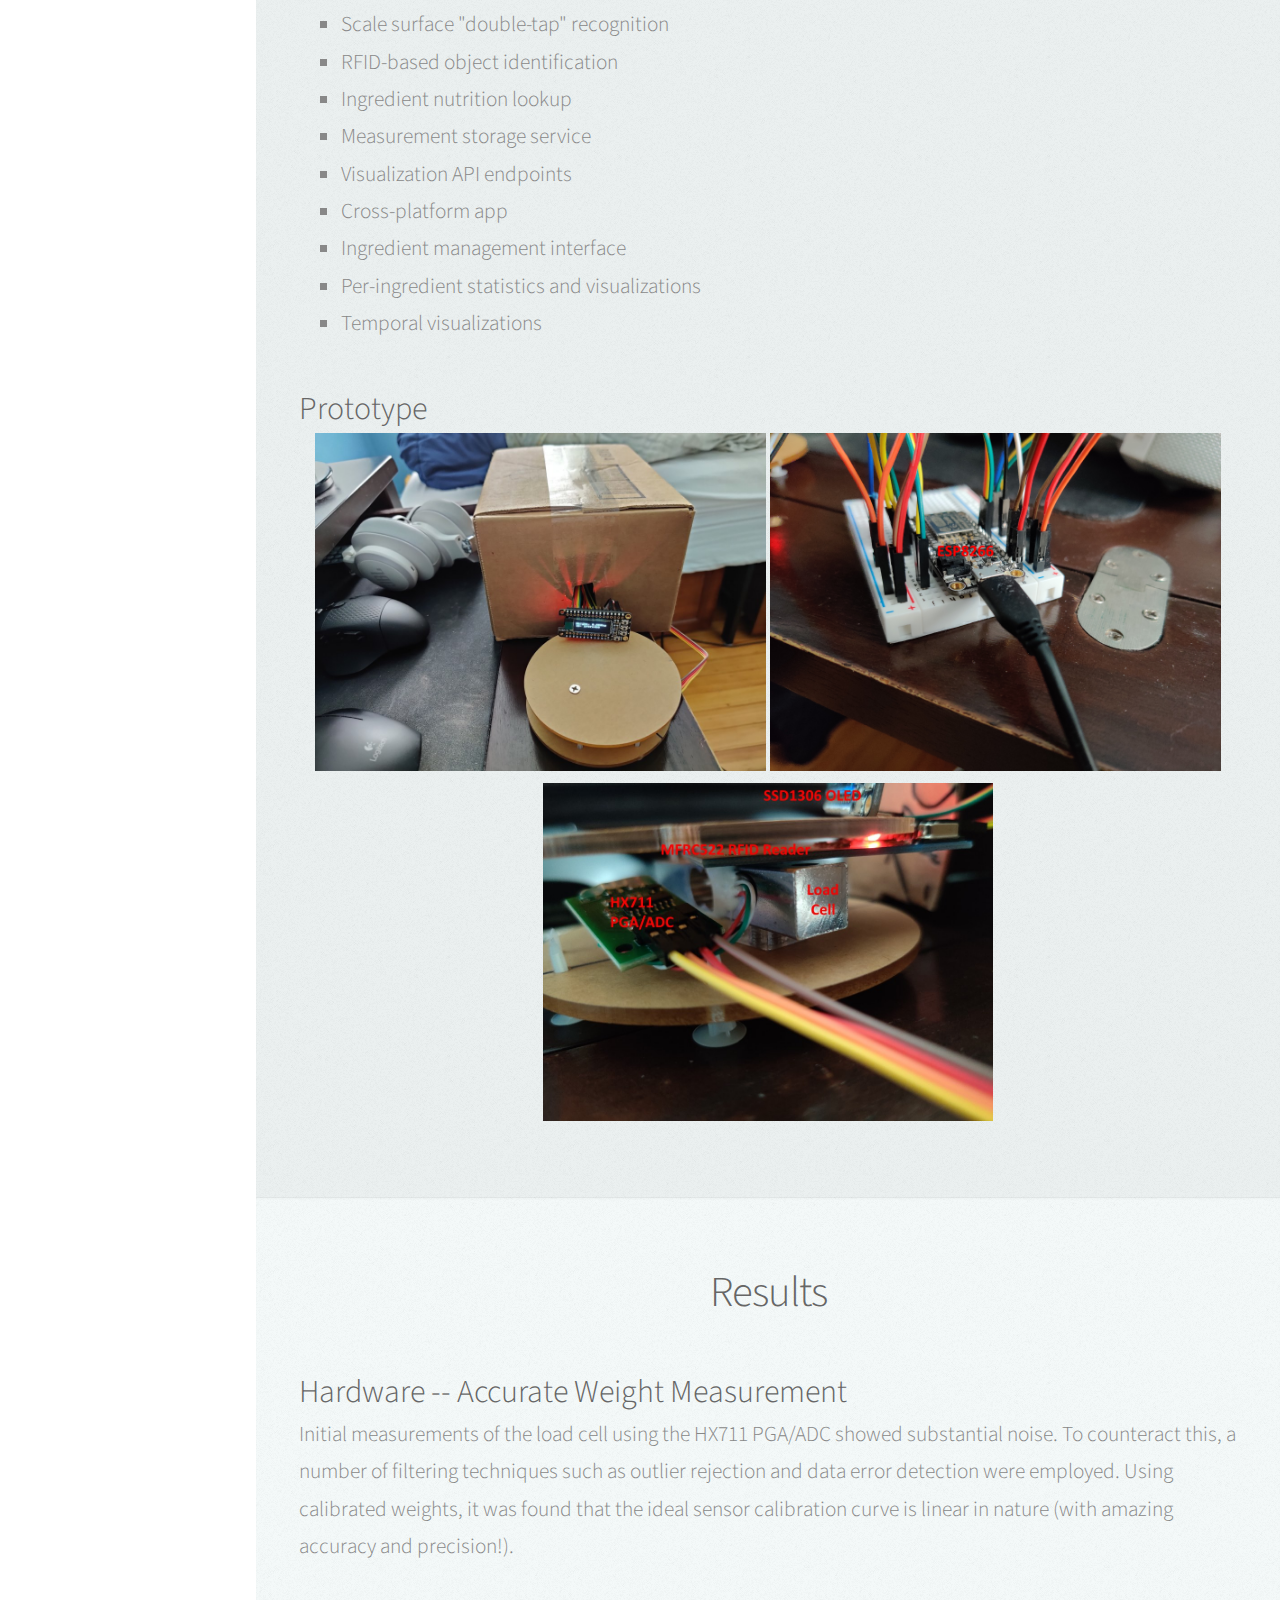
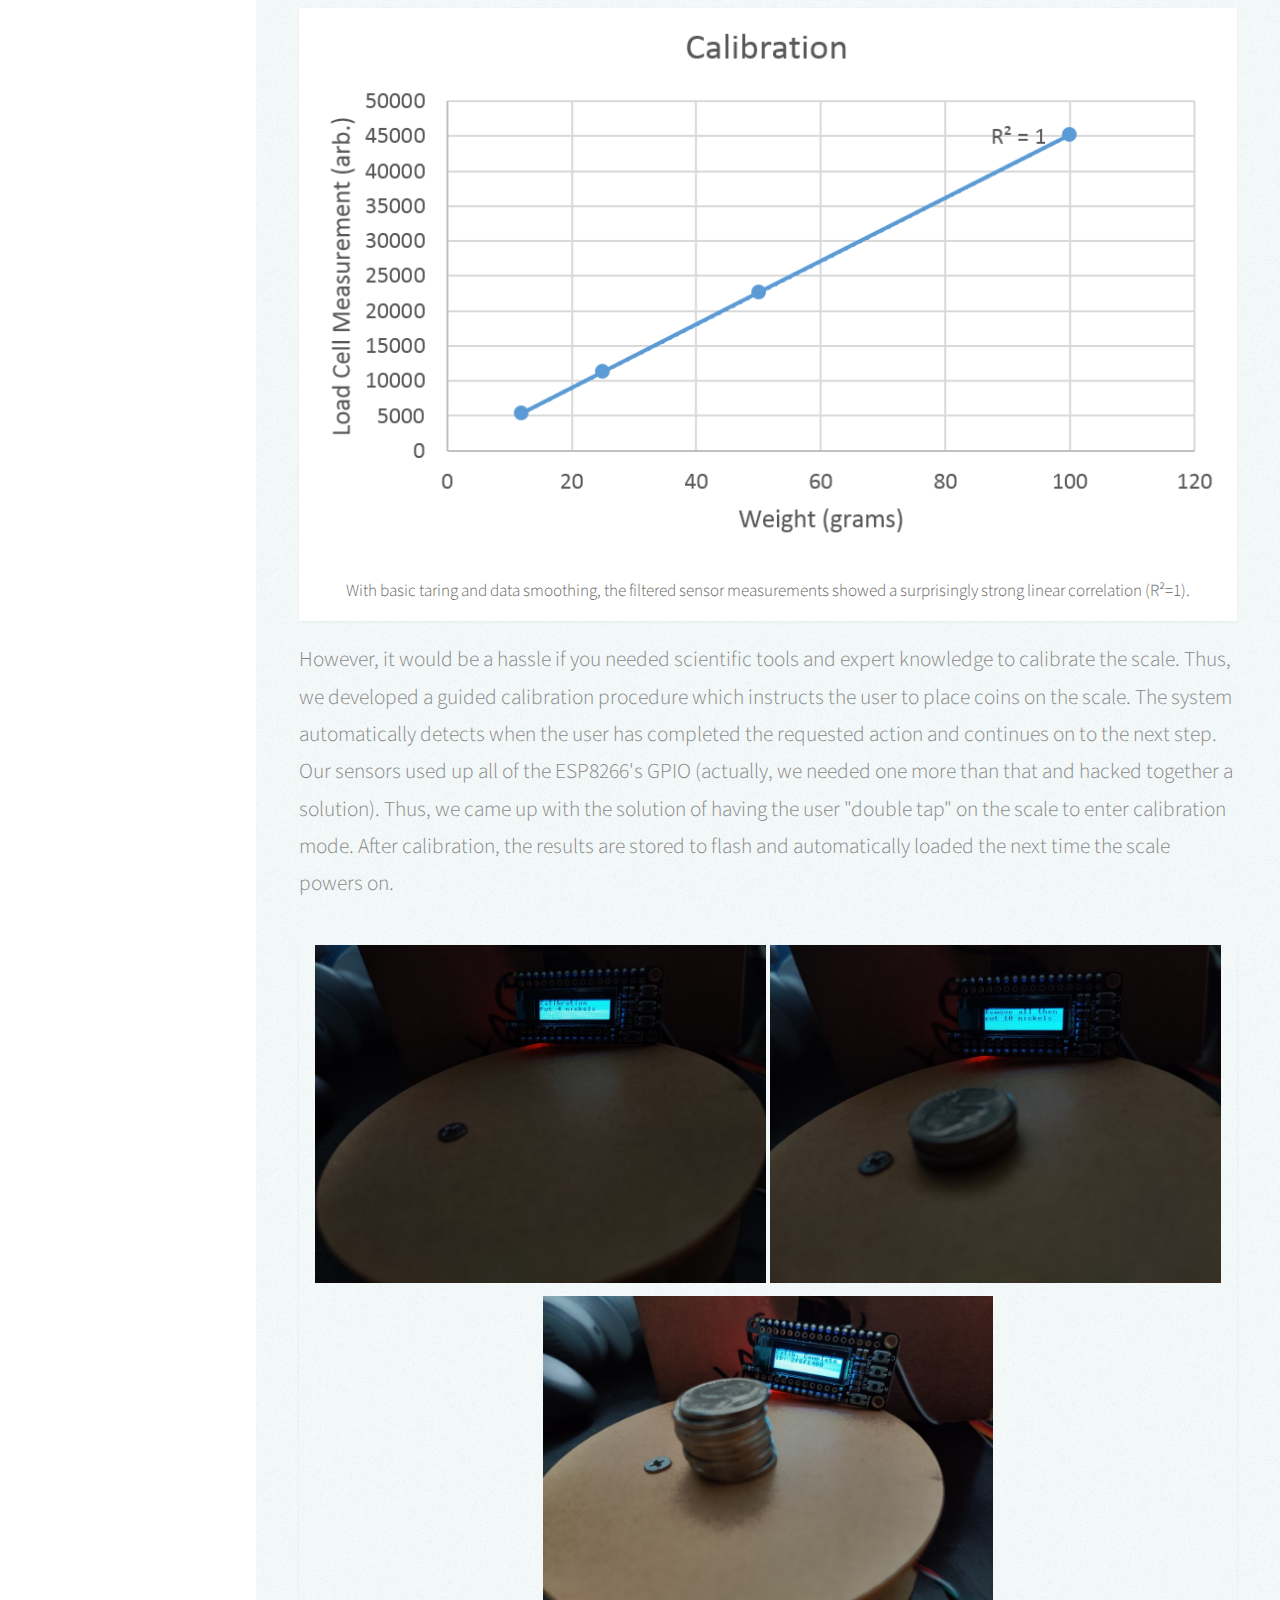
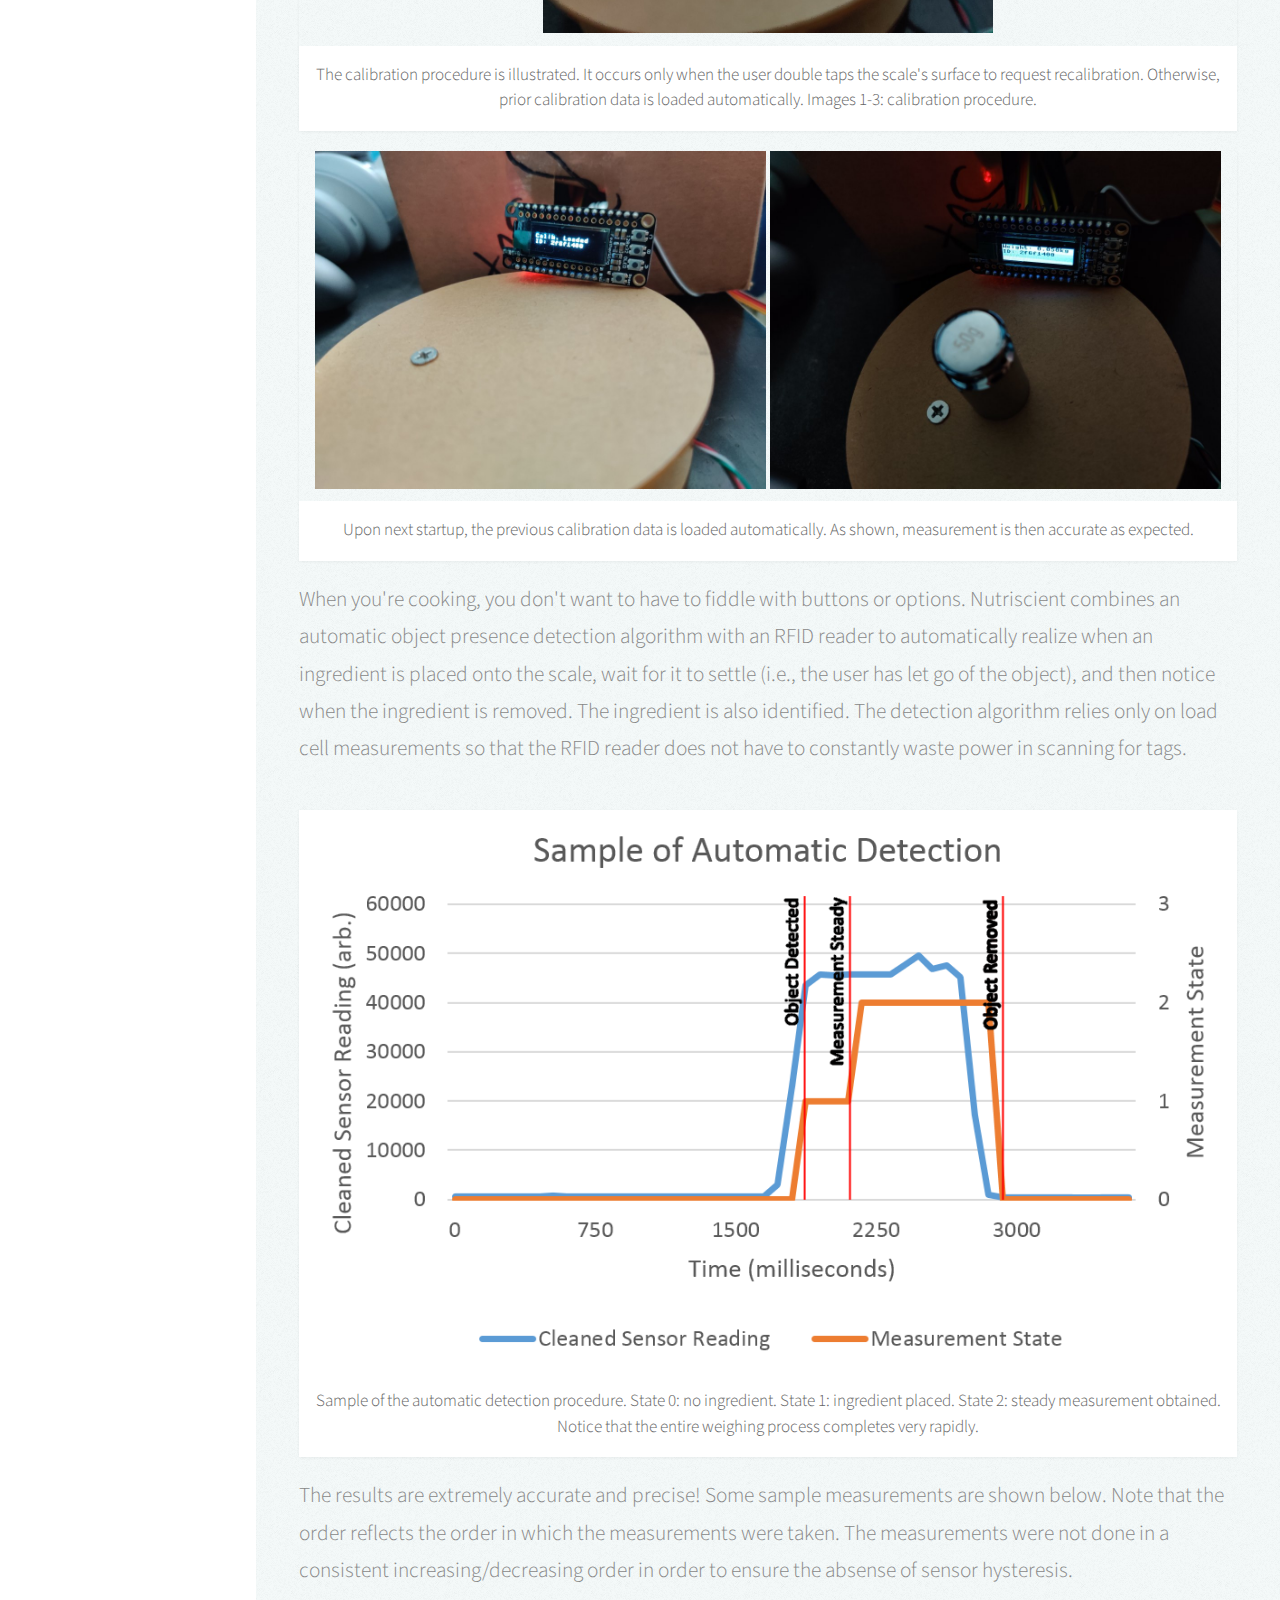
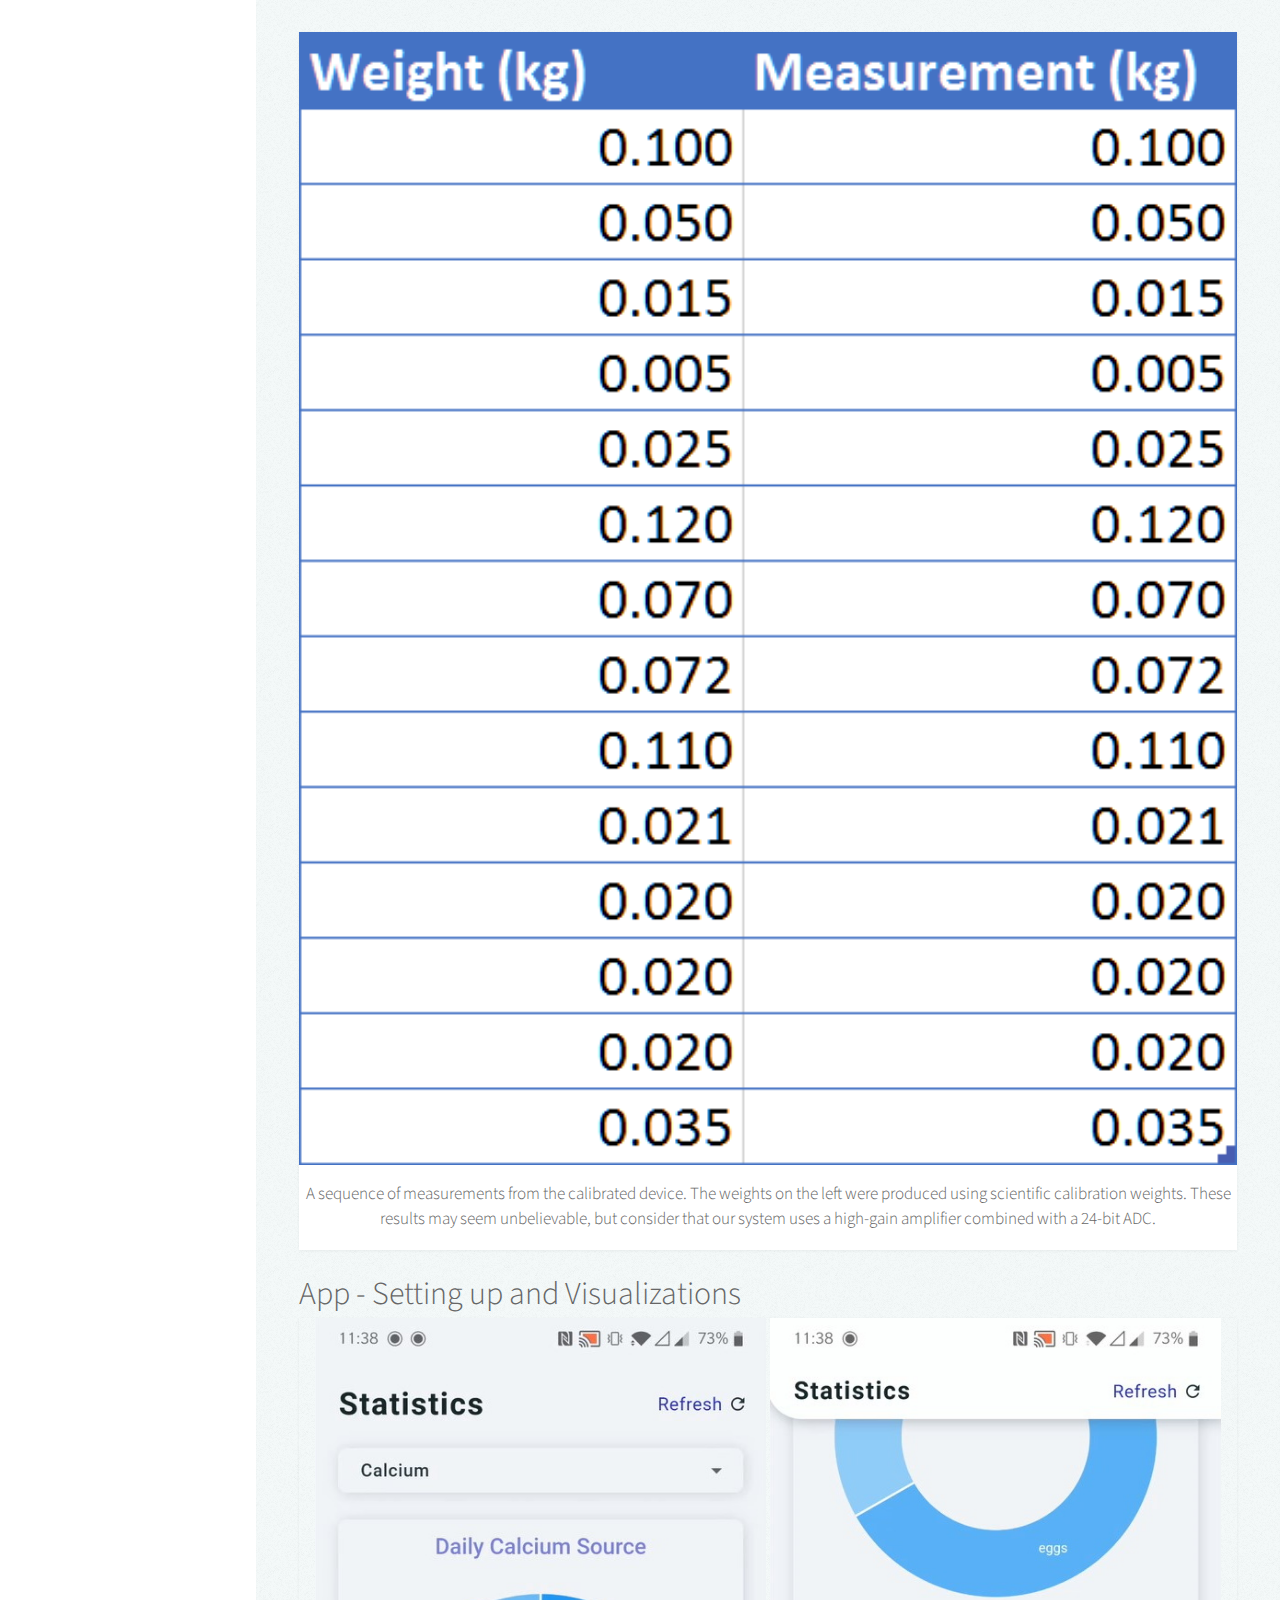
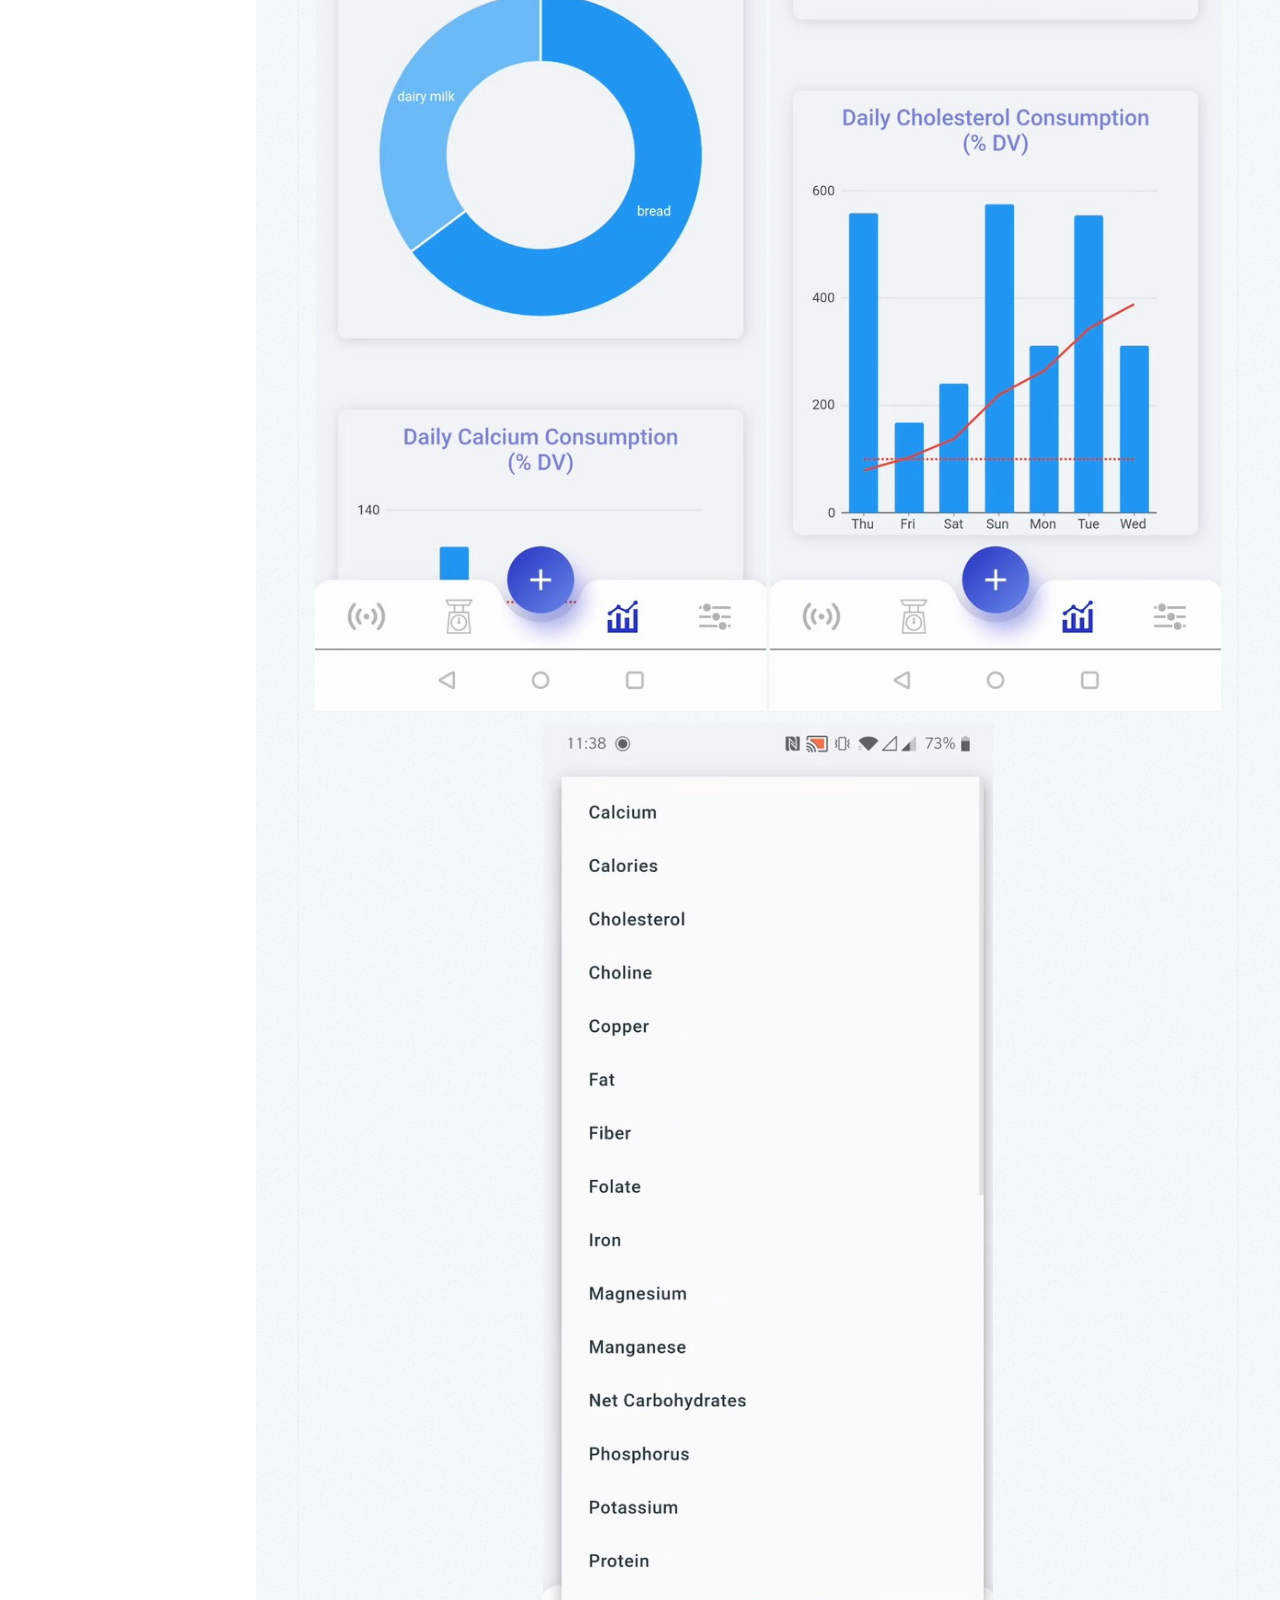
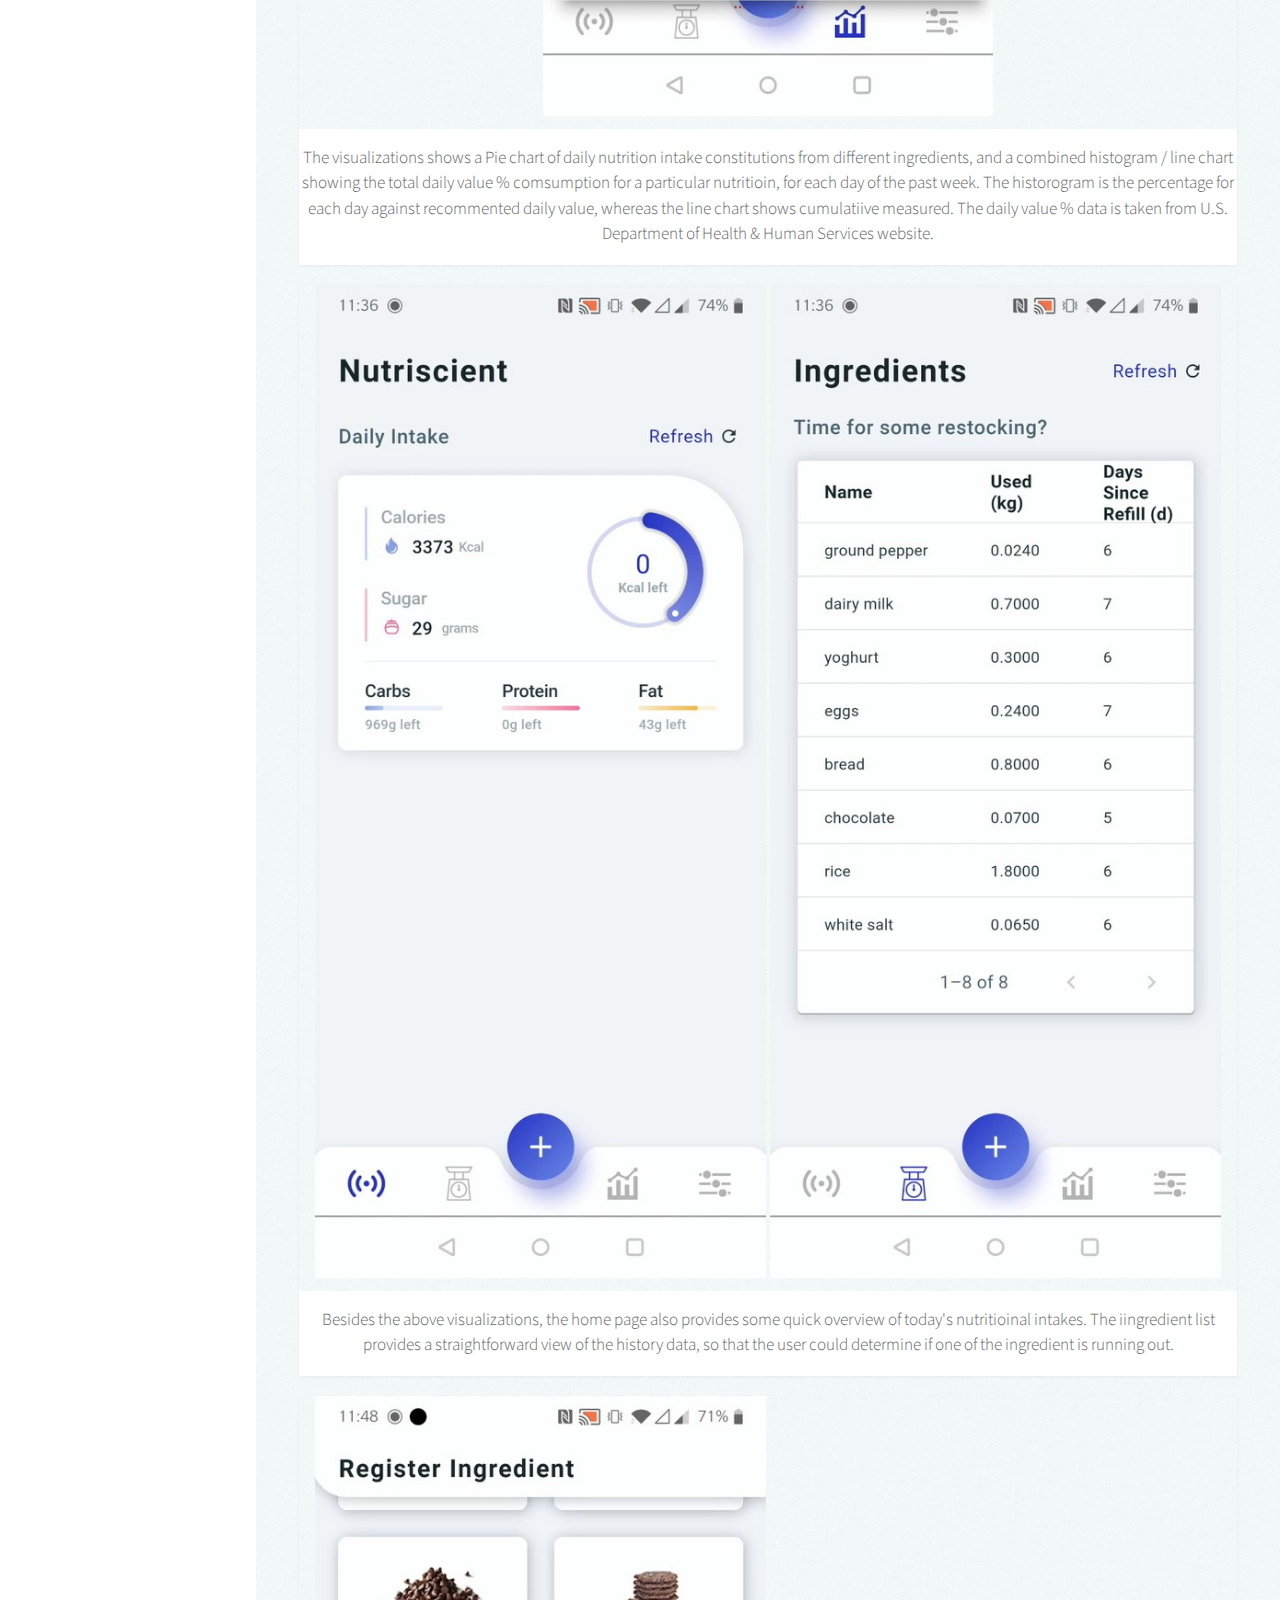
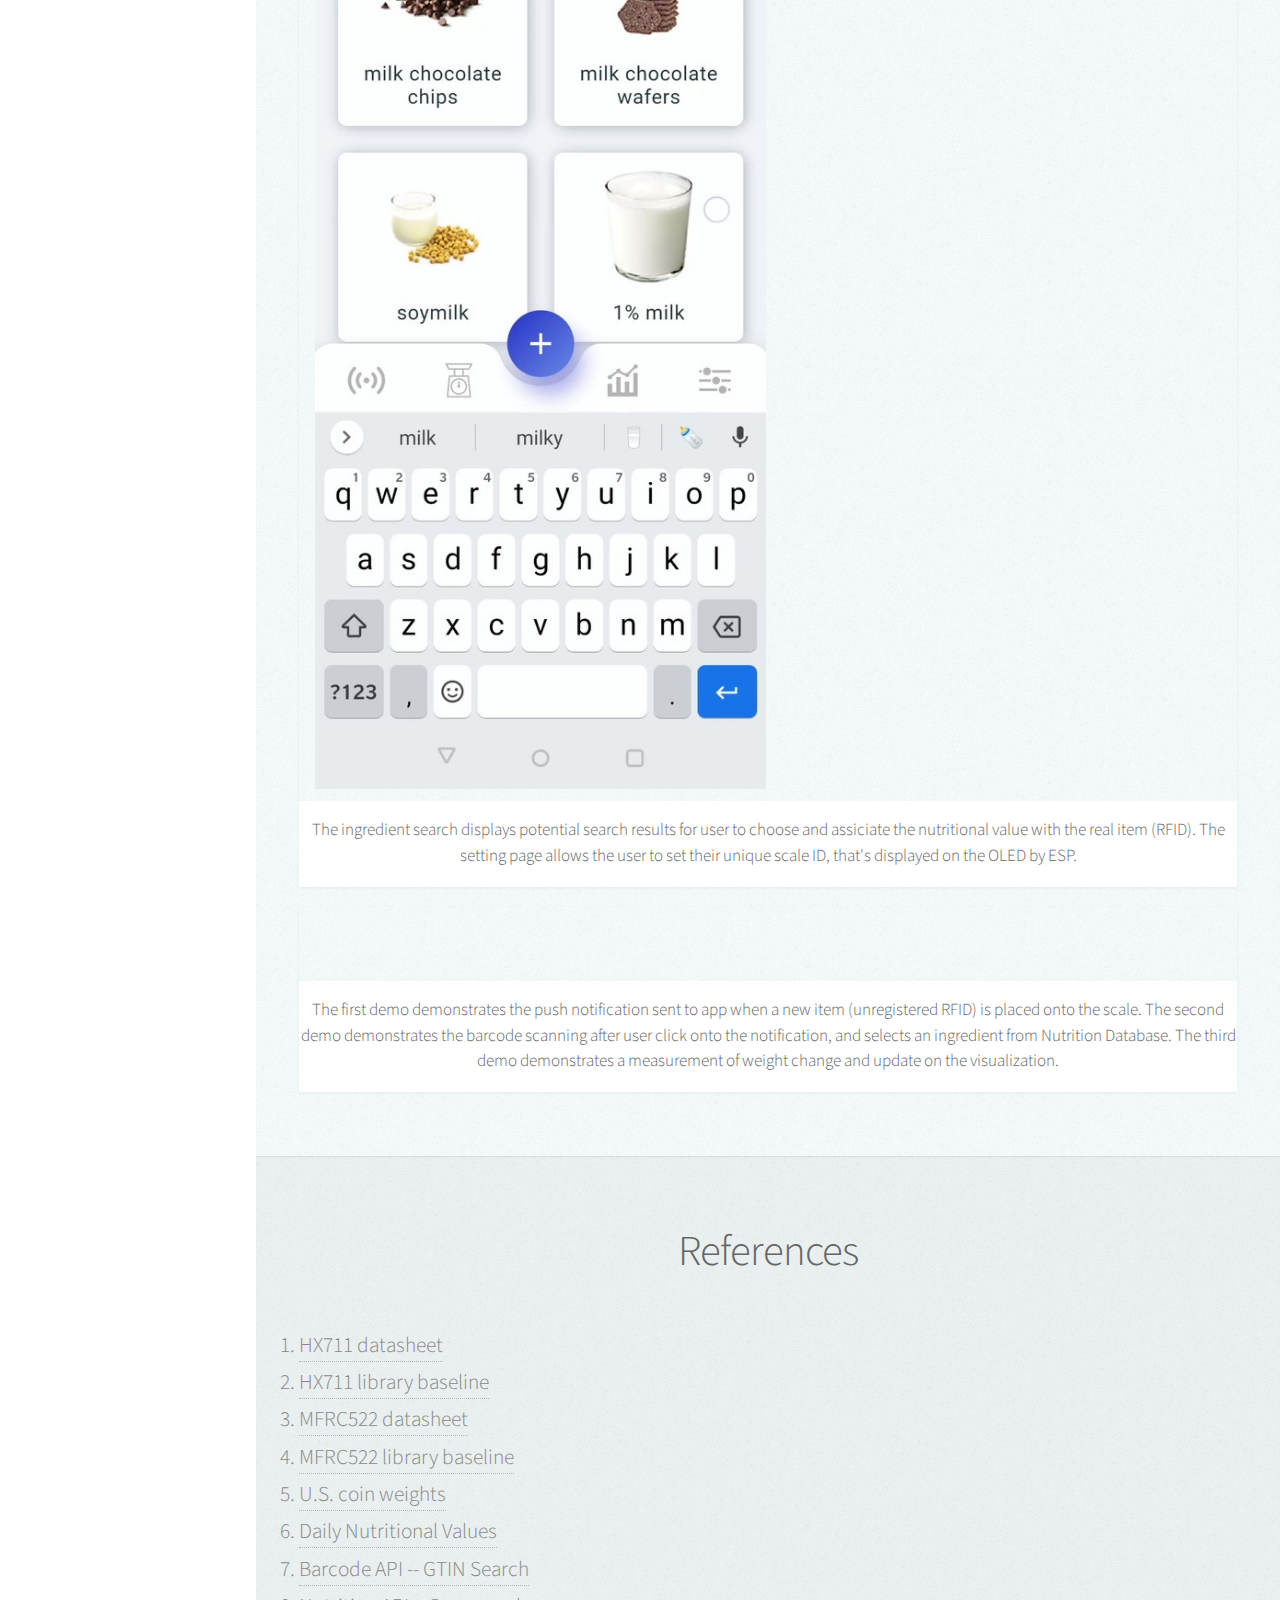
==== commit 15f27a0a: "update" ====
--- a/Documentation_Website/index.html
+++ b/Documentation_Website/index.html
@@ -196,6 +196,8 @@
 								<h2>Results</h2>
 							</header>
 
+                            <h3 align="left">Hardware -- Accurate Weight Measurement</h3>
+
 							<p align="left">Initial measurements of the load cell using the HX711 PGA/ADC showed substantial noise. To counteract this, a number of filtering techniques such as outlier rejection and data error detection were employed. Using calibrated weights, it was found that the ideal sensor calibration curve is linear in nature (with amazing accuracy and precision!).</p>
 
 							<article class="item">
@@ -245,6 +247,54 @@
 									<h3>A sequence of measurements from the calibrated device. The weights on the left were produced using scientific calibration weights. These results may seem unbelievable, but consider that our system uses a high-gain amplifier combined with a 24-bit ADC.</h3>
 								</header>
 							</article>
+                            
+                            
+                            <h3 align="left">App - Setting up and Visualizations</h3>
+                            
+                            <article class="item">
+								<a class="image fit">
+									<img src="images/ChartTop.jpg" alt="" style="width: 48%; display: inline-block" />
+									<img src="images/ChartBottom.jpg" alt="" style="width: 48%; display: inline-block" />
+									<img src="images/ChartList.jpg" alt="" style="width: 48%; display: inline-block" />
+								</a>
+								<header>
+									<h3>The visualizations shows a Pie chart of daily nutrition intake constitutions from different ingredients, and a combined histogram / line chart showing the total daily value % comsumption for a particular nutritioin, for each day of the past week. The historogram is the percentage for each day against recommented daily value, whereas the line chart shows cumulatiive measured. The daily value % data is taken from U.S. Department of Health & Human Services website.</h3>
+								</header>
+							</article>
+
+                            
+                            <article class="item">
+								<a class="image fit">
+									<img src="images/Home.jpg" alt="" style="width: 48%; display: inline-block" />
+									<img src="images/IngredientList.jpg" alt="" style="width: 48%; display: inline-block" />
+								</a>
+								<header>
+									<h3>Besides the above visualizations, the home page also provides some quick overview of today's nutritioinal intakes. The iingredient list provides a straightforward view of the history data, so that the user could determine if one of the ingredient is running out.</h3>
+								</header>
+							</article>
+                            
+                            <article class="item">
+								<a class="image fit">
+									<img src="images/IngredientSearch.jpg" alt="" style="width: 48%; display: inline-block" />
+									<img src="images/Setting.jpg" alt="" style="width: 48%; display: inline-block" />
+								</a>
+								<header>
+									<h3>The ingredient search displays potential search results for user to choose and assiciate the nutritional value with the real item (RFID). The setting page allows the user to set their unique scale ID, that's displayed on the OLED by ESP.</h3>
+								</header>
+							</article>
+
+                            
+                            <article class="item">
+								<a class="image fit">
+									<img src="images/NewItemDemo.gif" alt="" style="width: 48%; display: inline-block" />
+									<img src="images/BarcodeDemo.gif" alt="" style="width: 48%; display: inline-block" />
+									<img src="images/ScaleDemo.gif" alt="" style="width: 48%; display: inline-block" />
+								</a>
+								<header>
+									<h3>The first demo demonstrates the push notification sent to app when a new item (unregistered RFID) is placed onto the scale. The second demo demonstrates the barcode scanning after user click onto the notification, and selects an ingredient from Nutrition Database. The third demo demonstrates a measurement of weight change and update on the visualization. </h3>
+								</header>
+							</article>
+
 						</div>
 					</section>
 
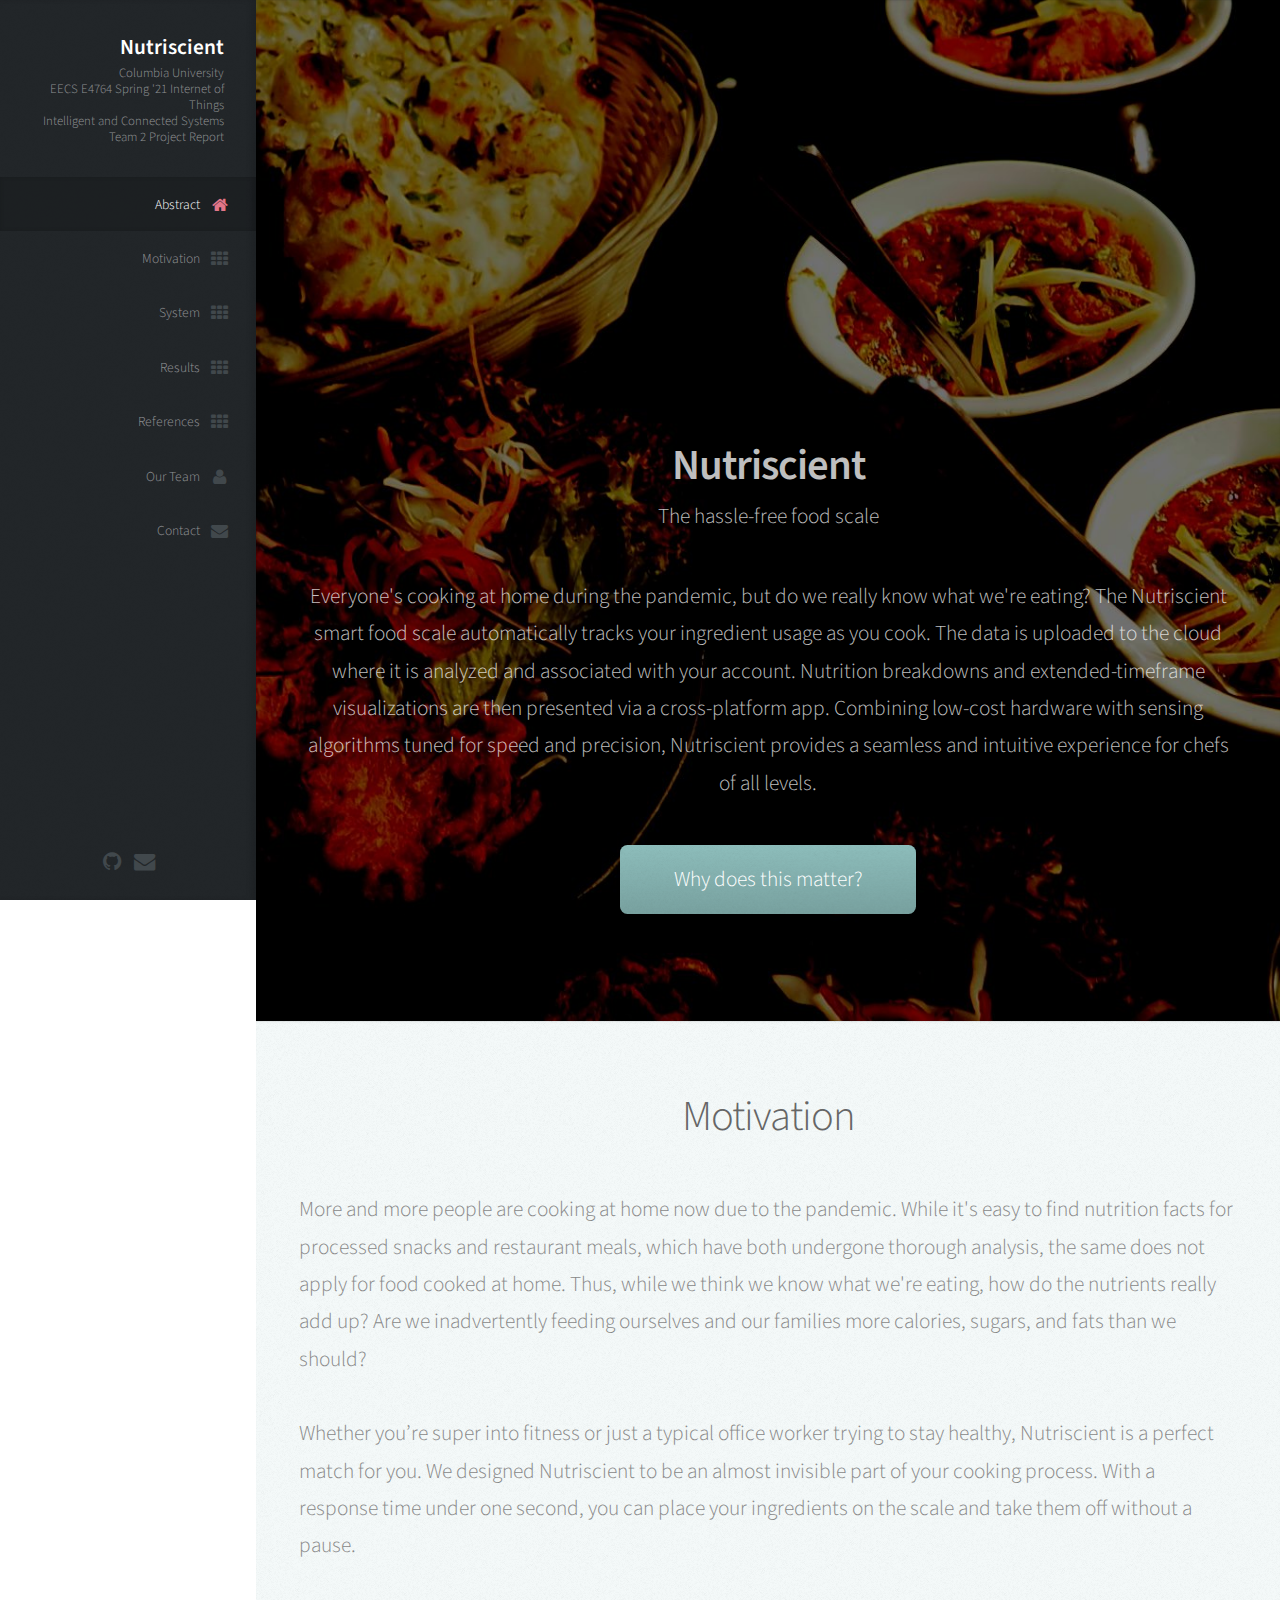
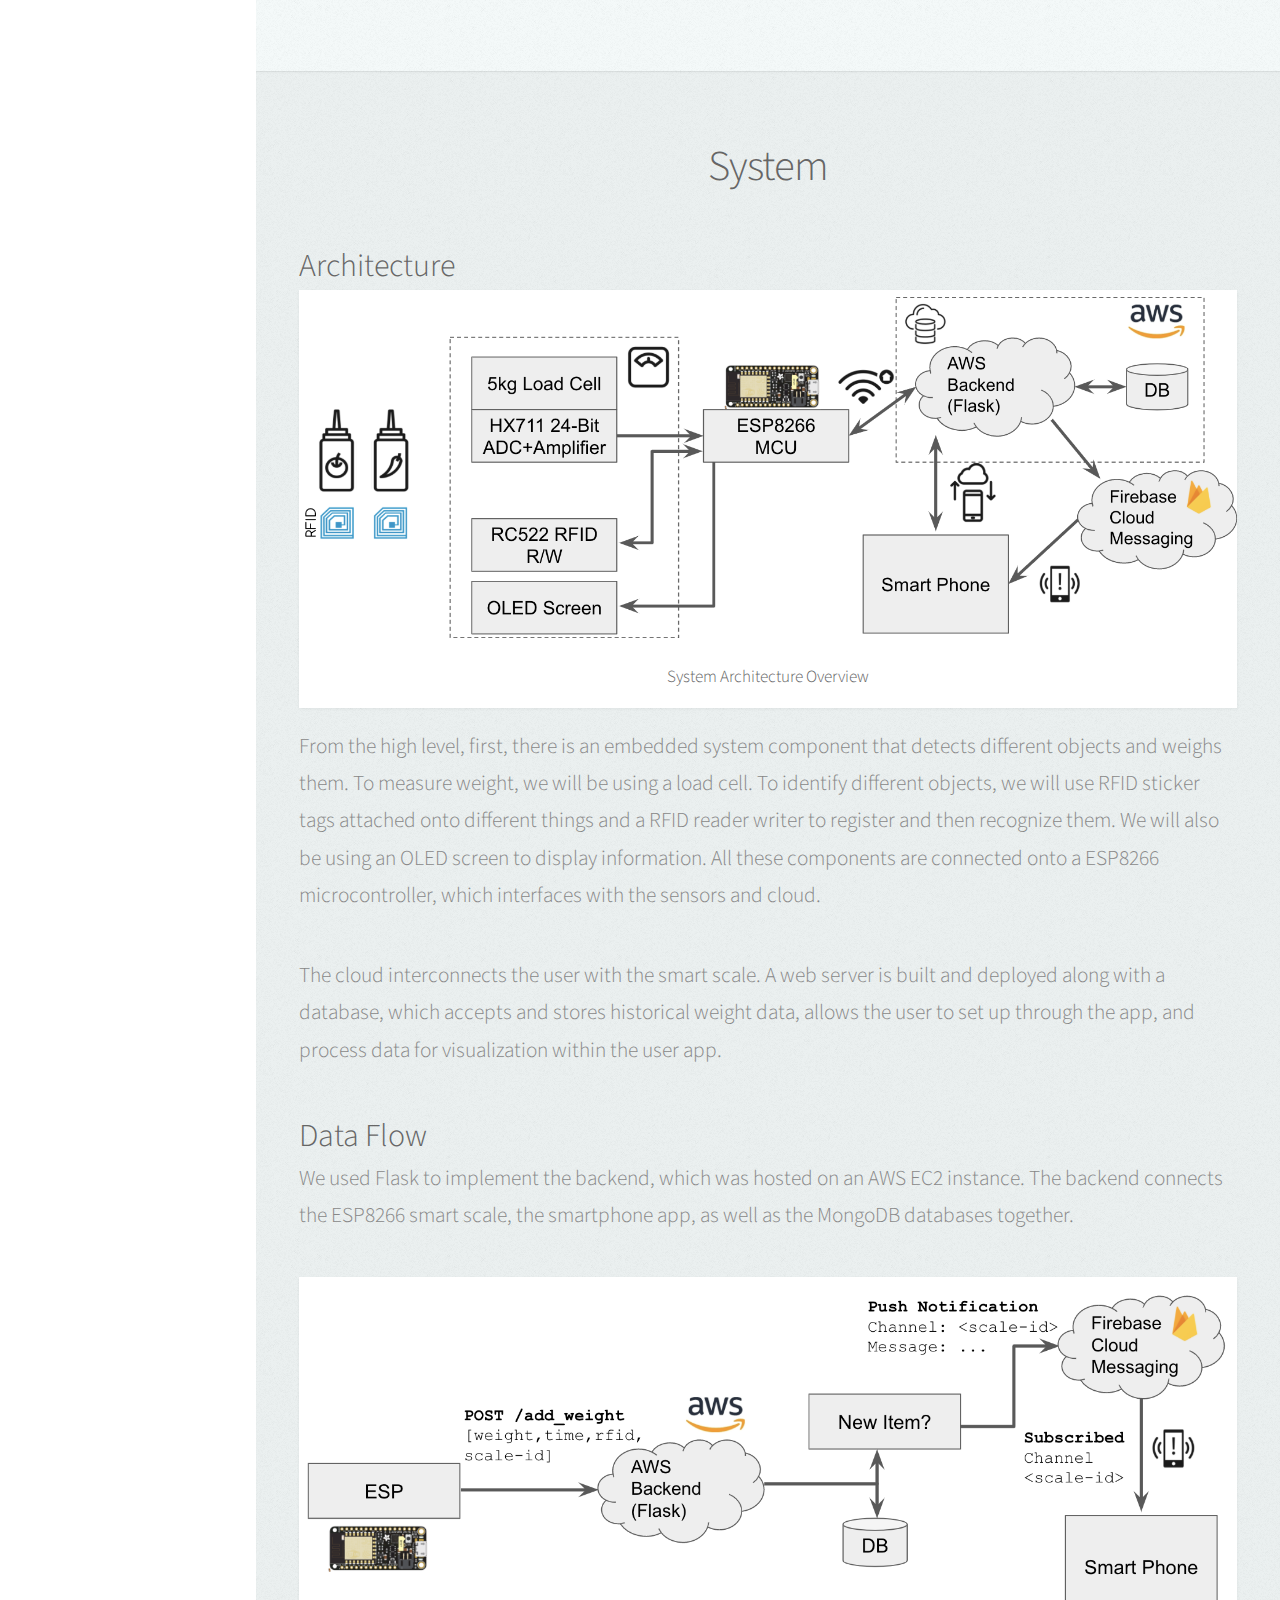
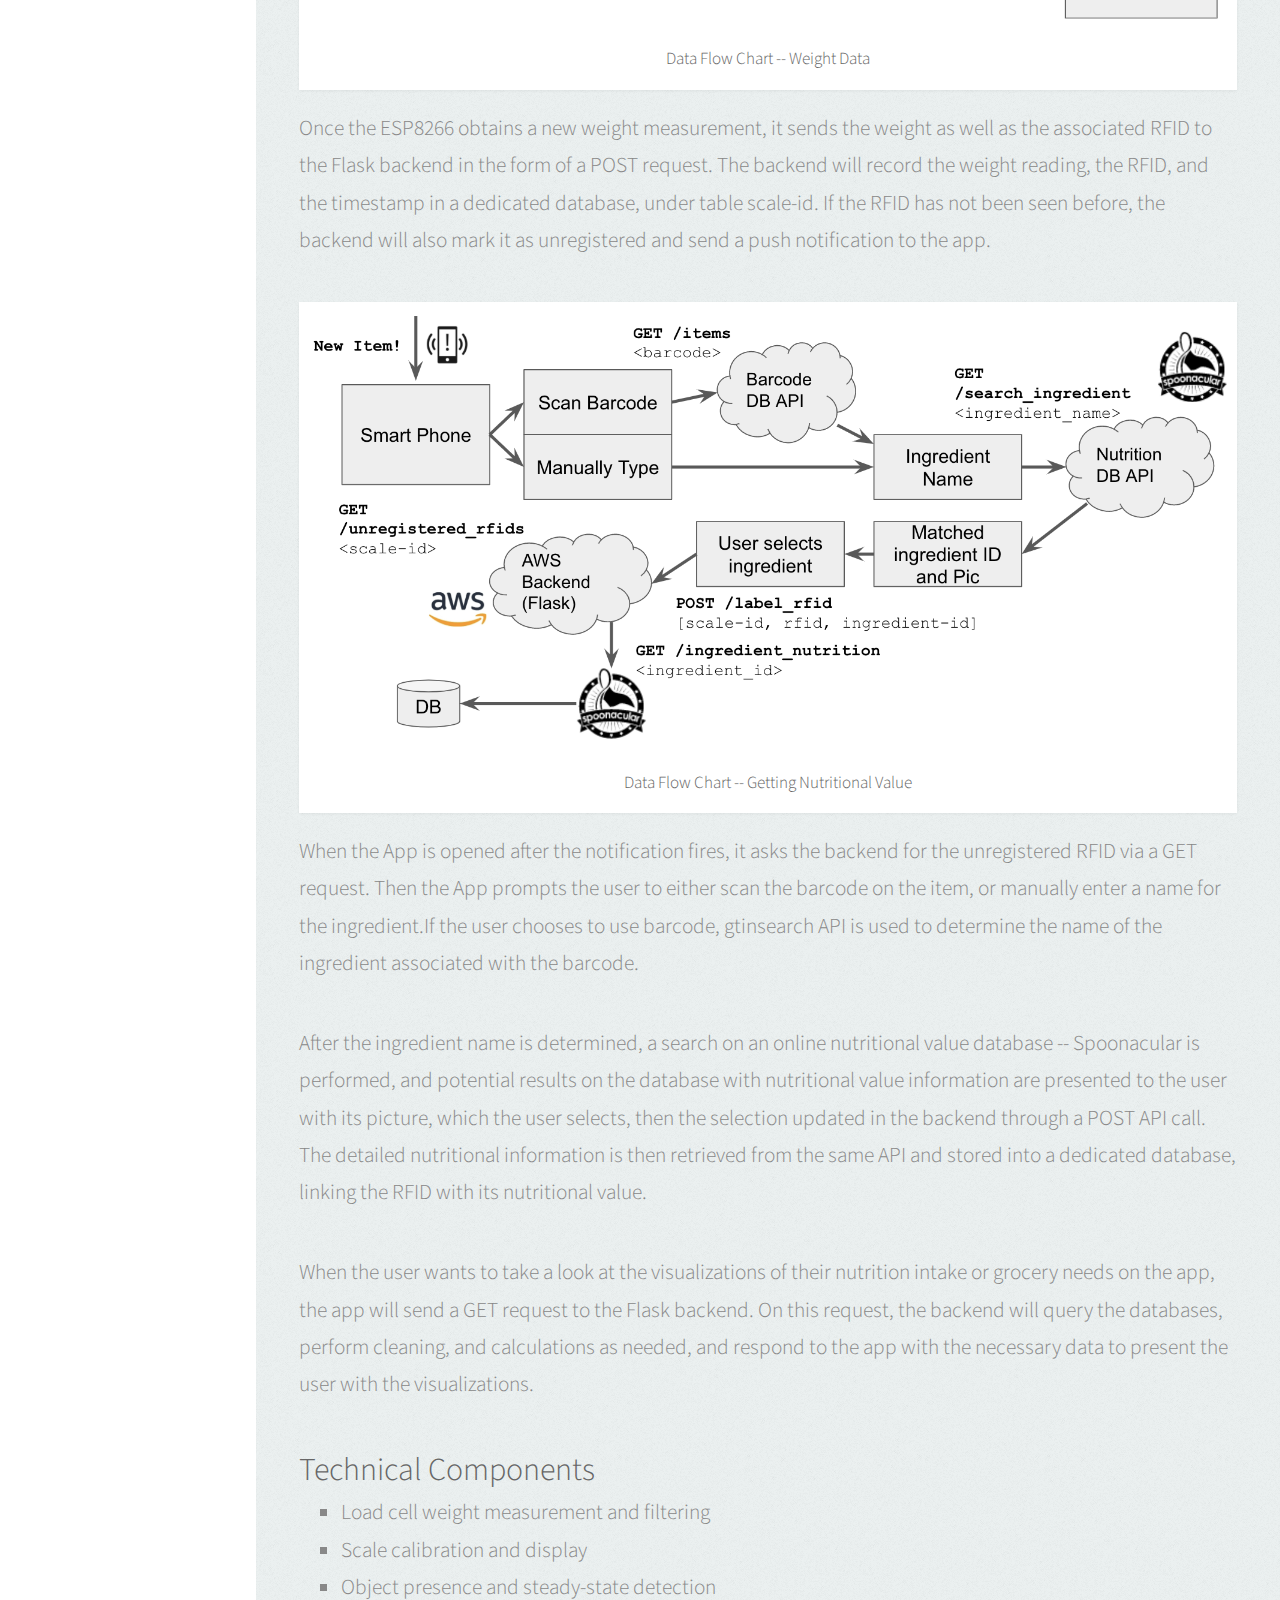
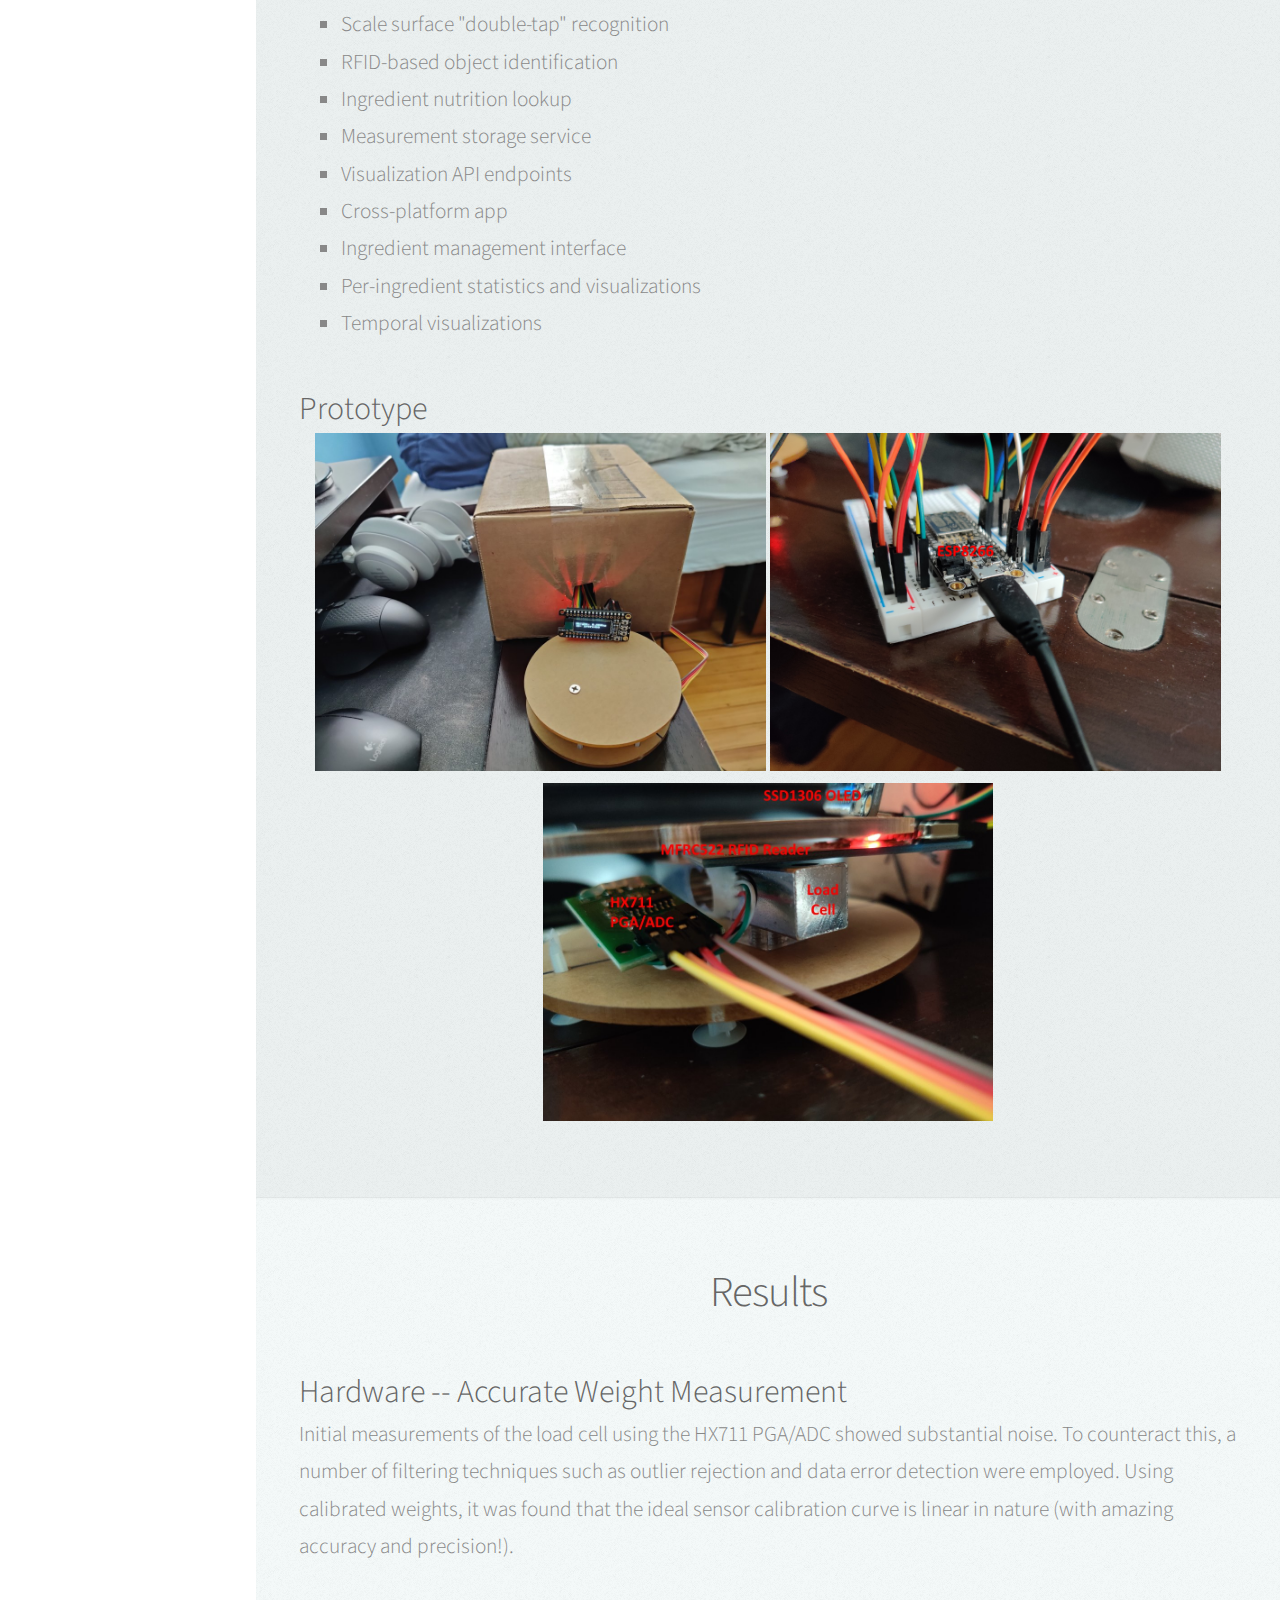
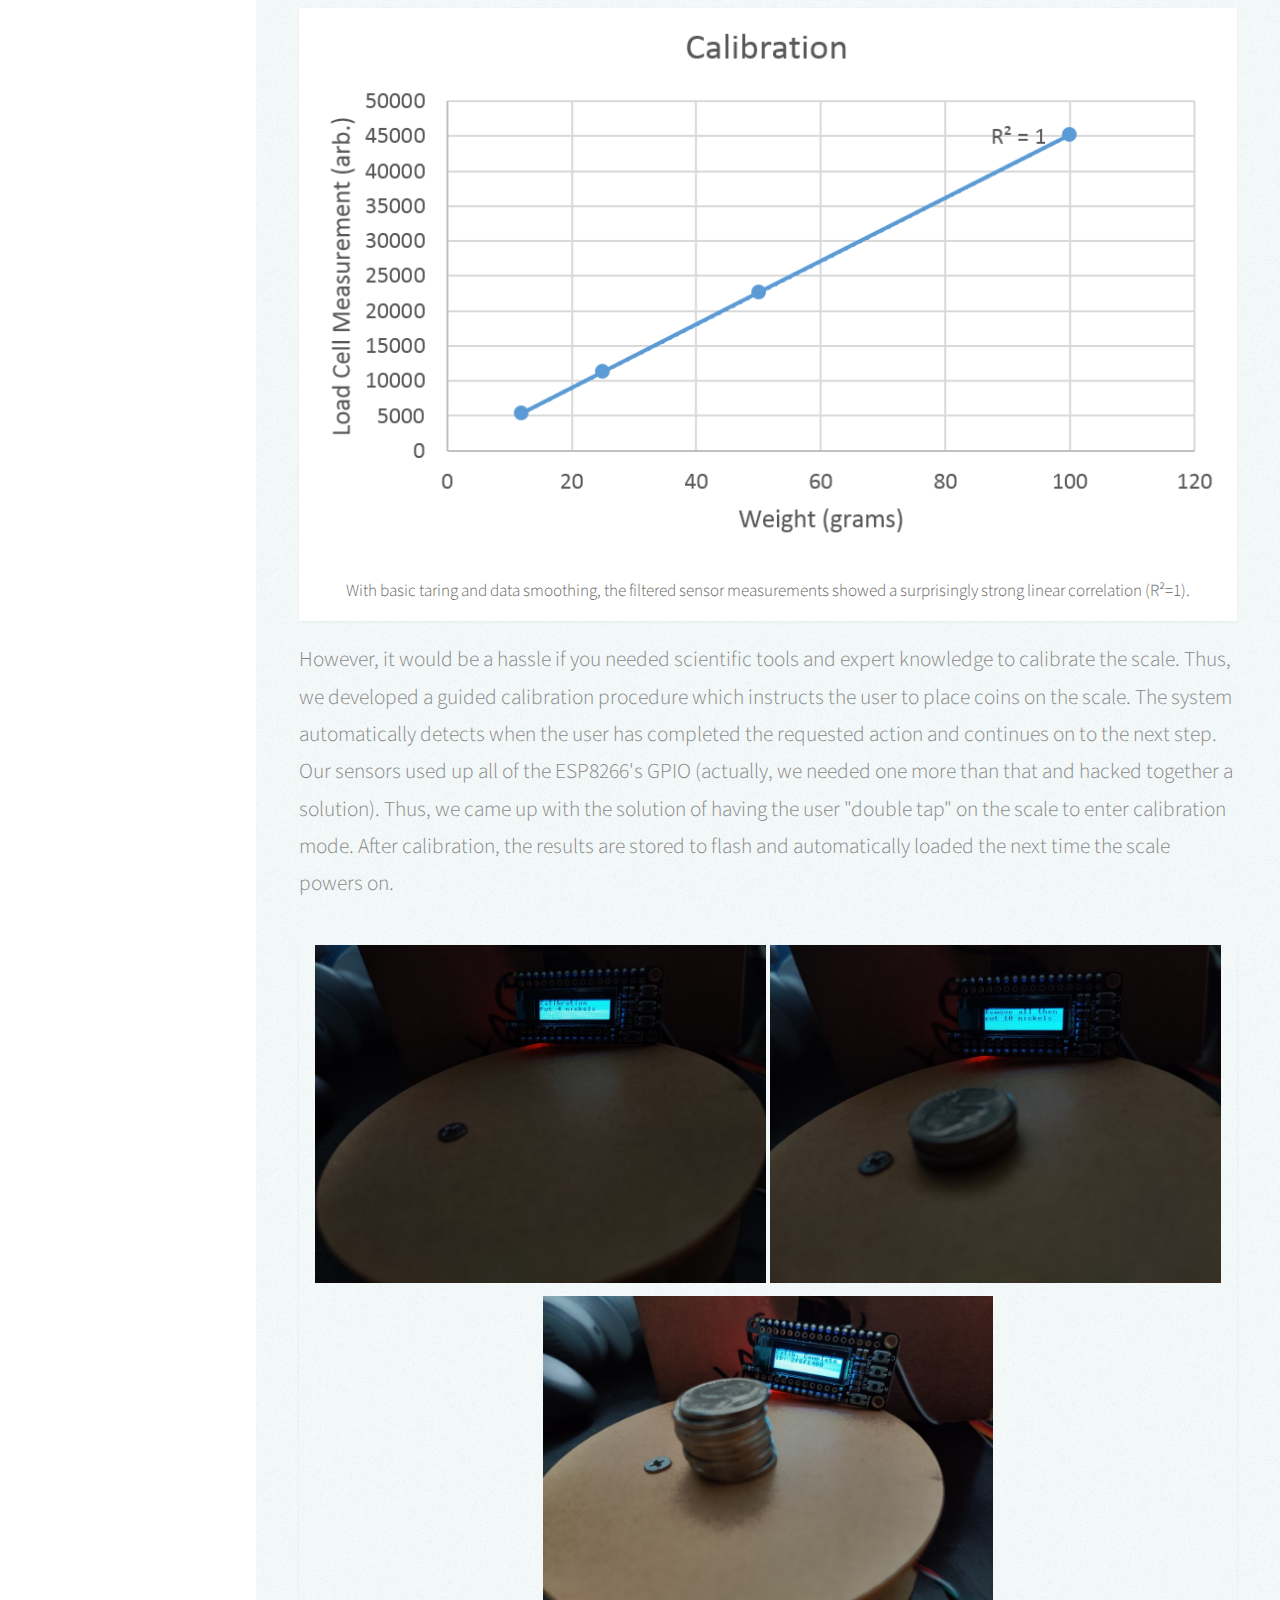
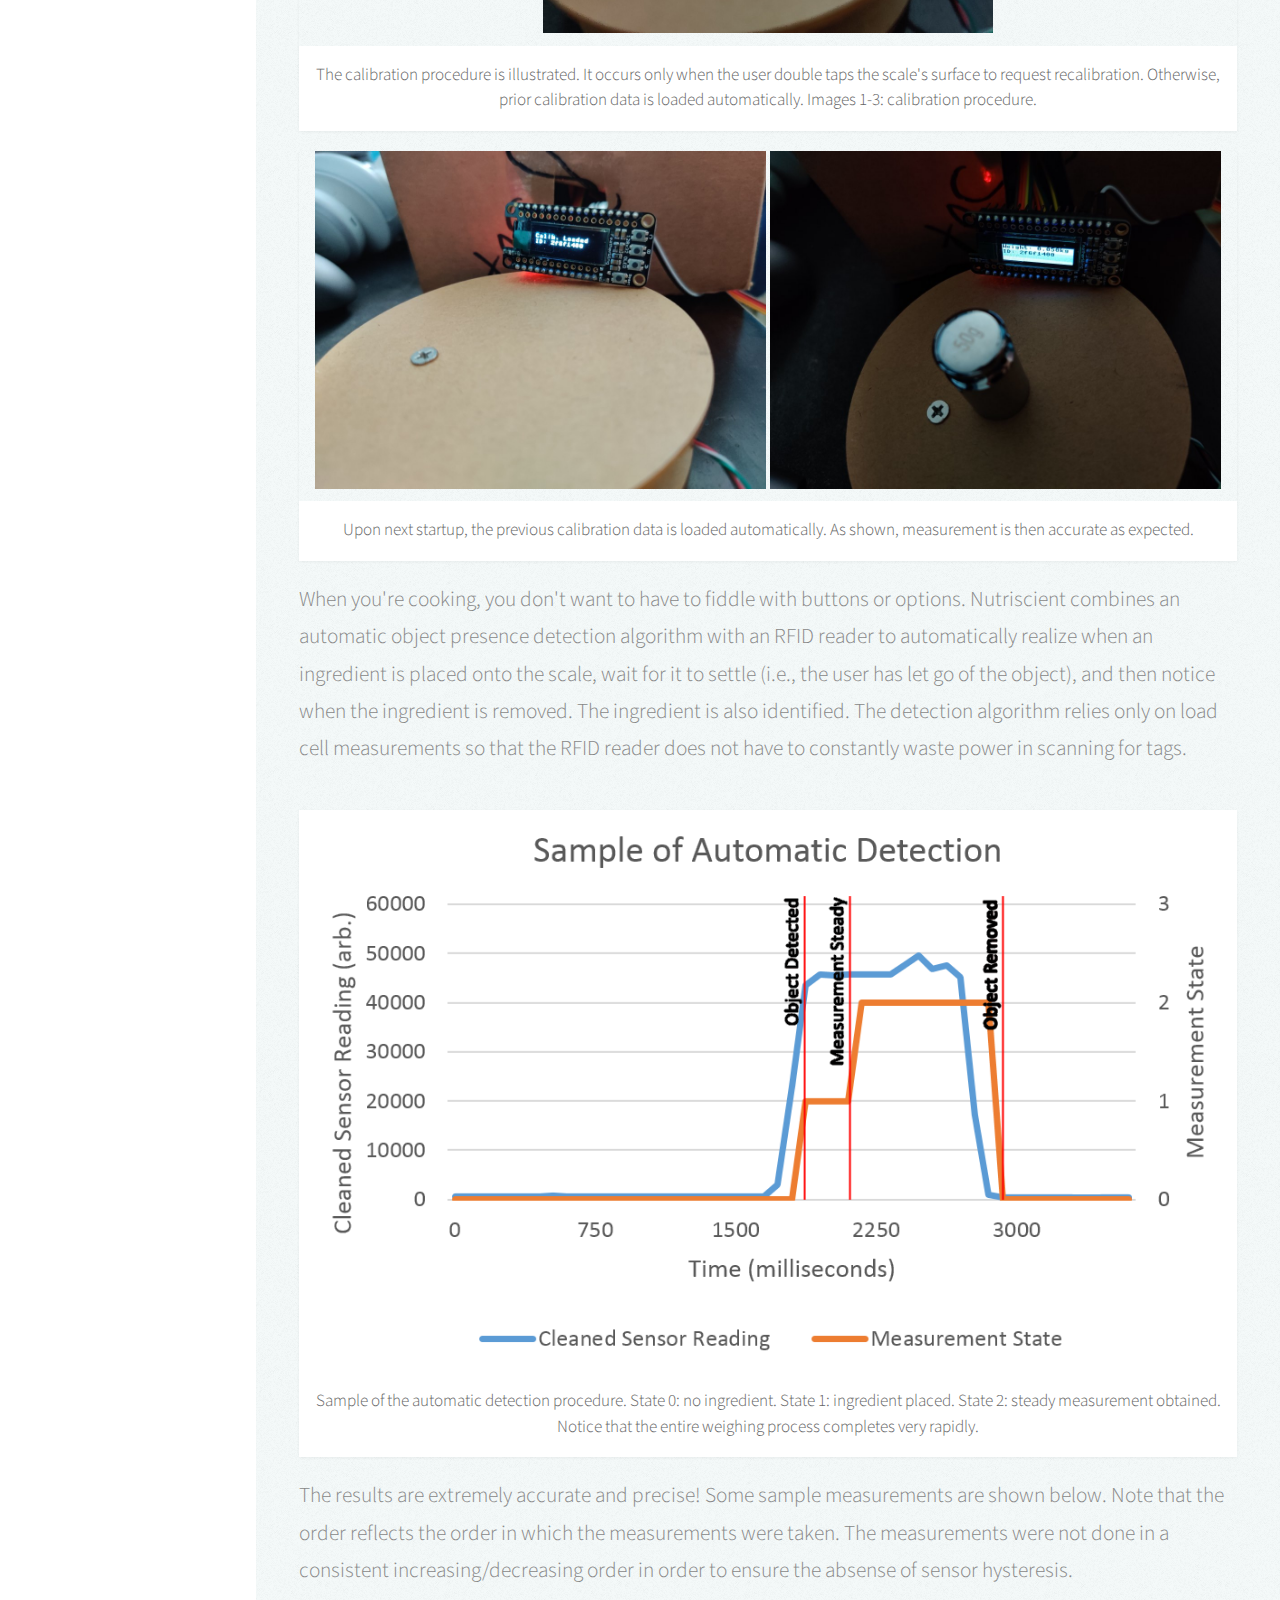
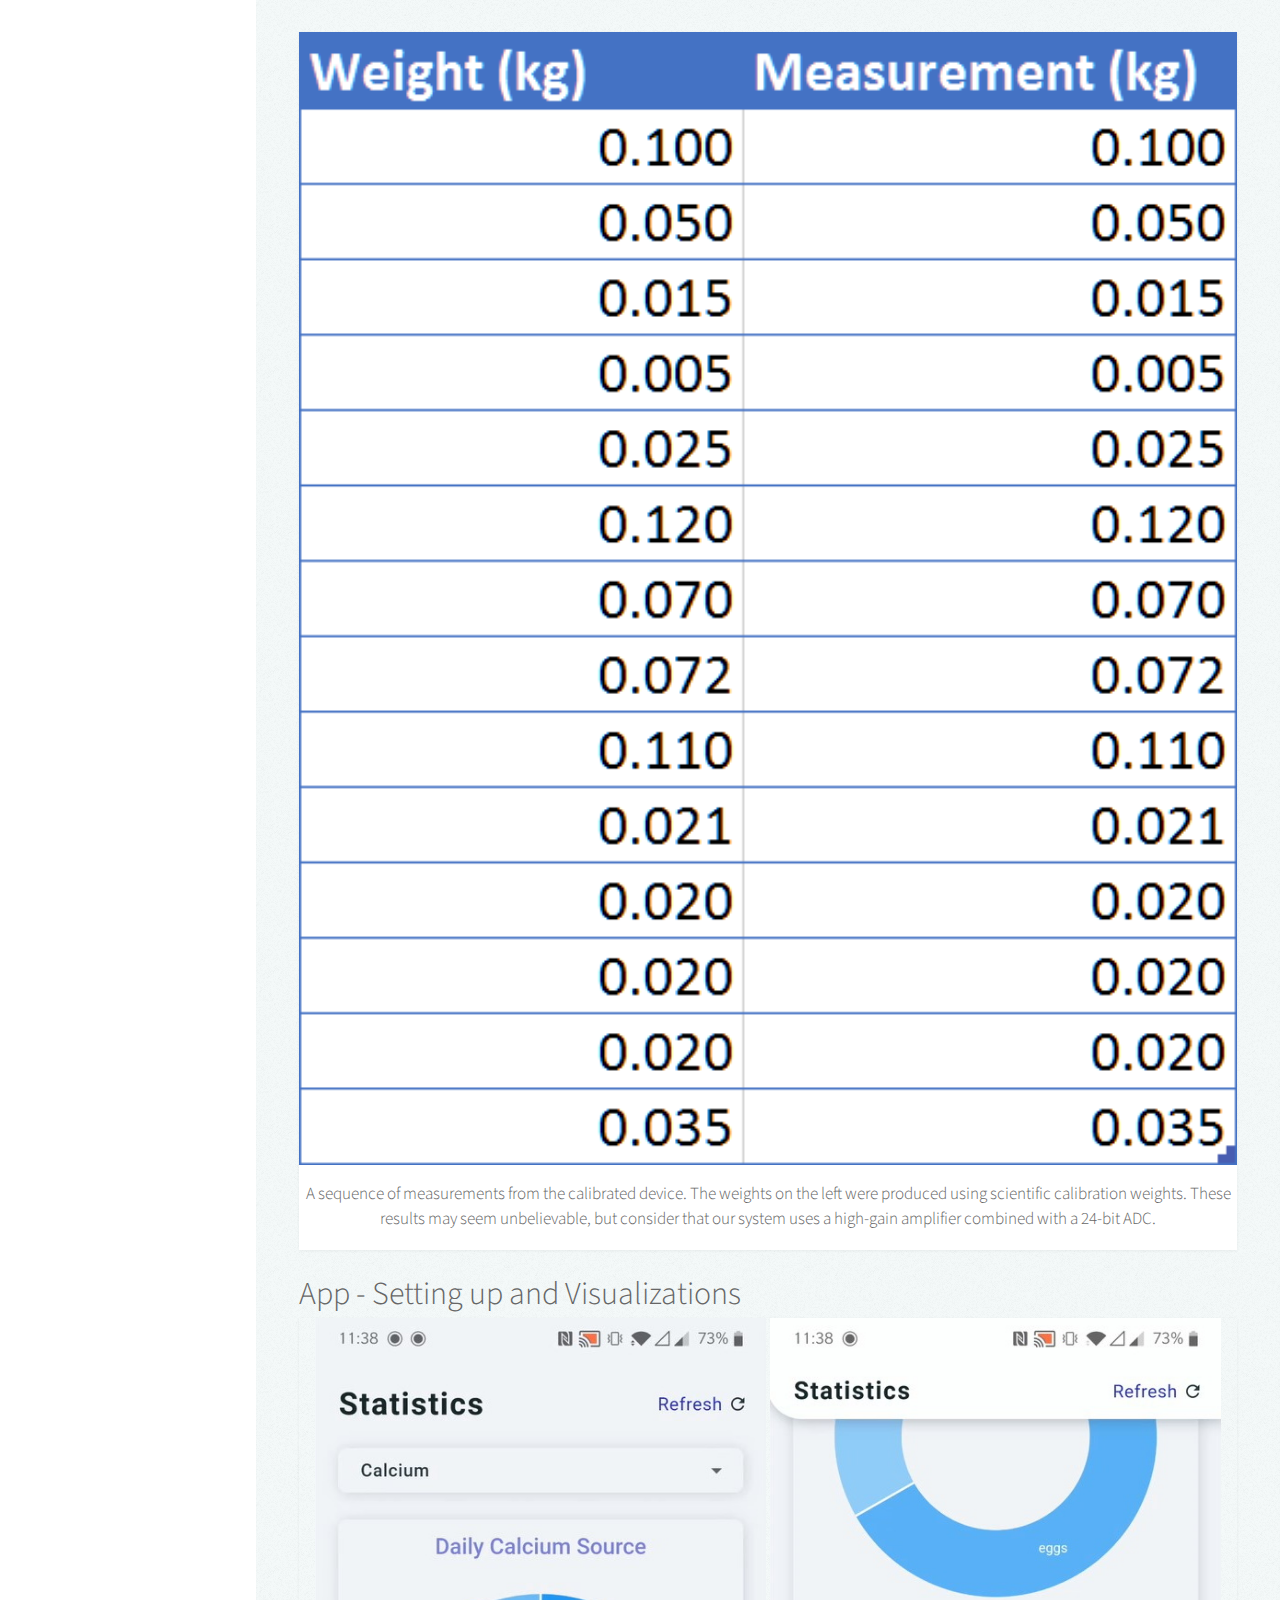
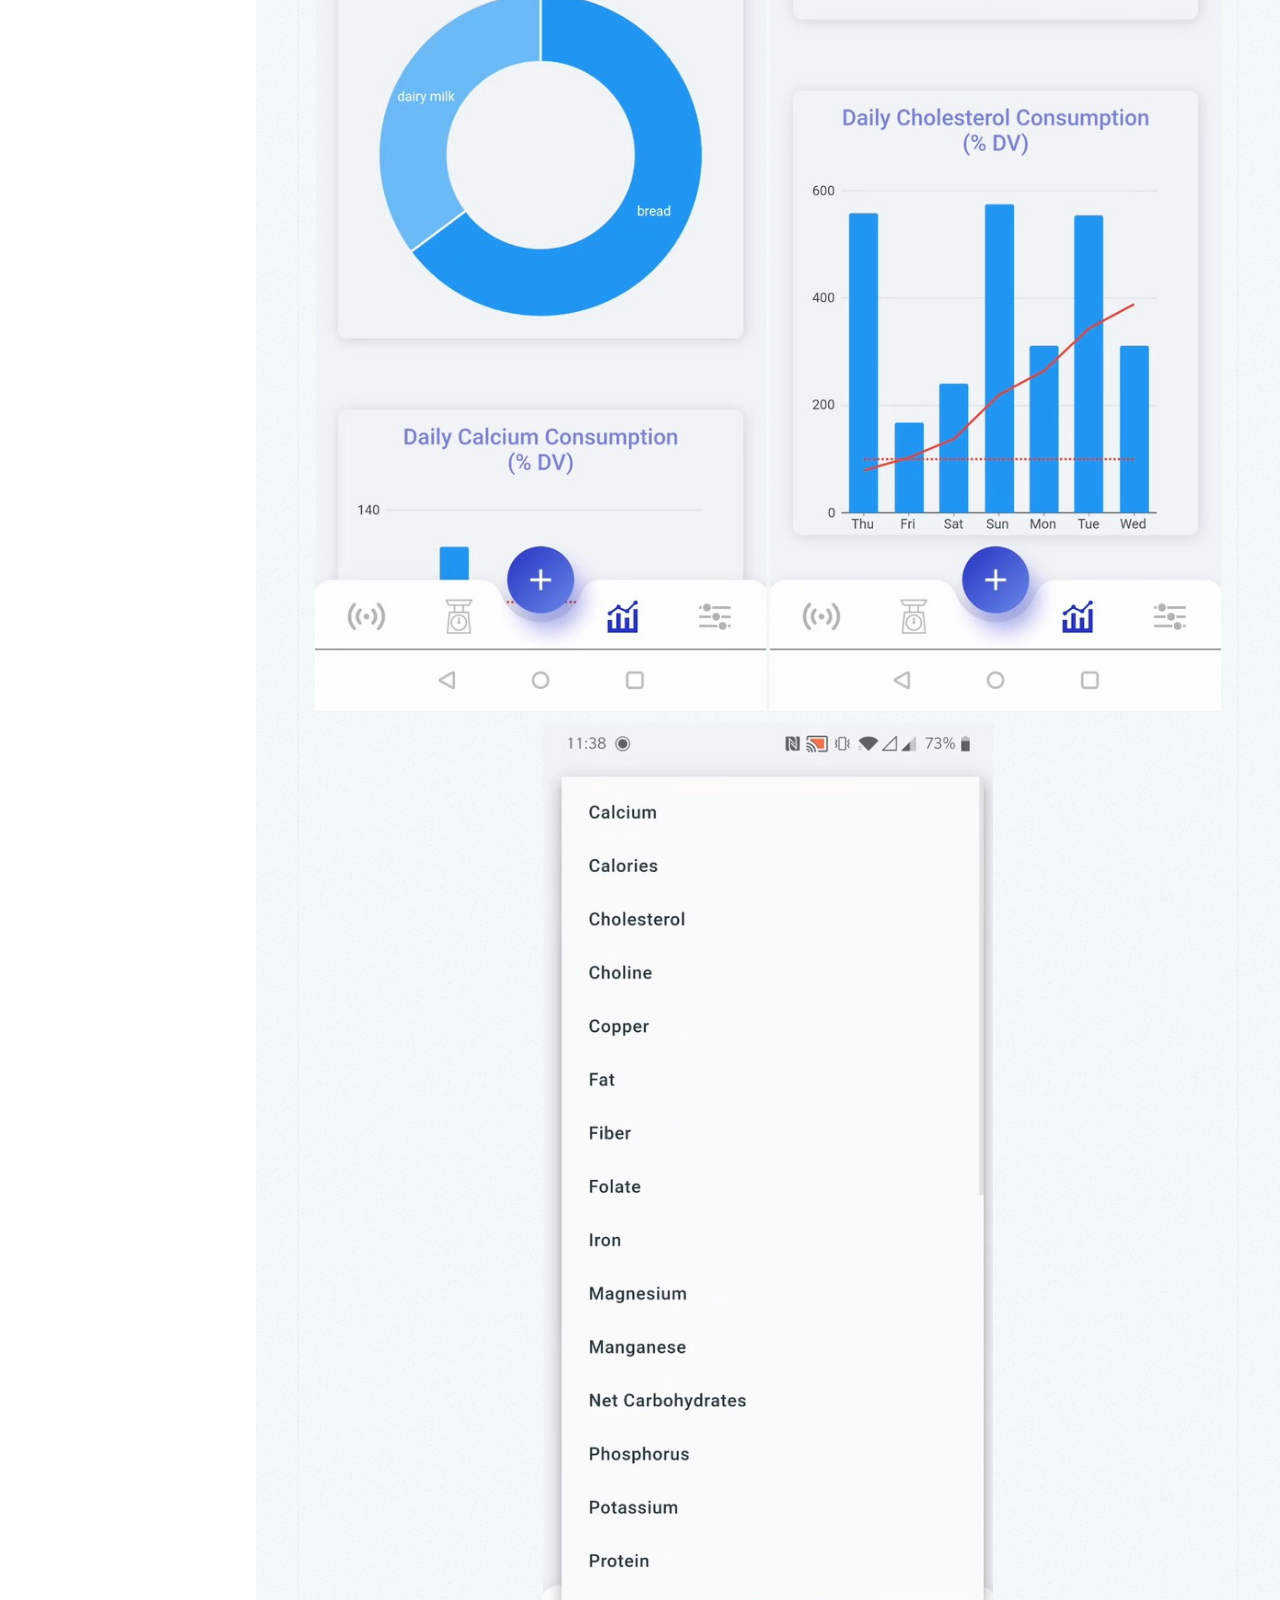
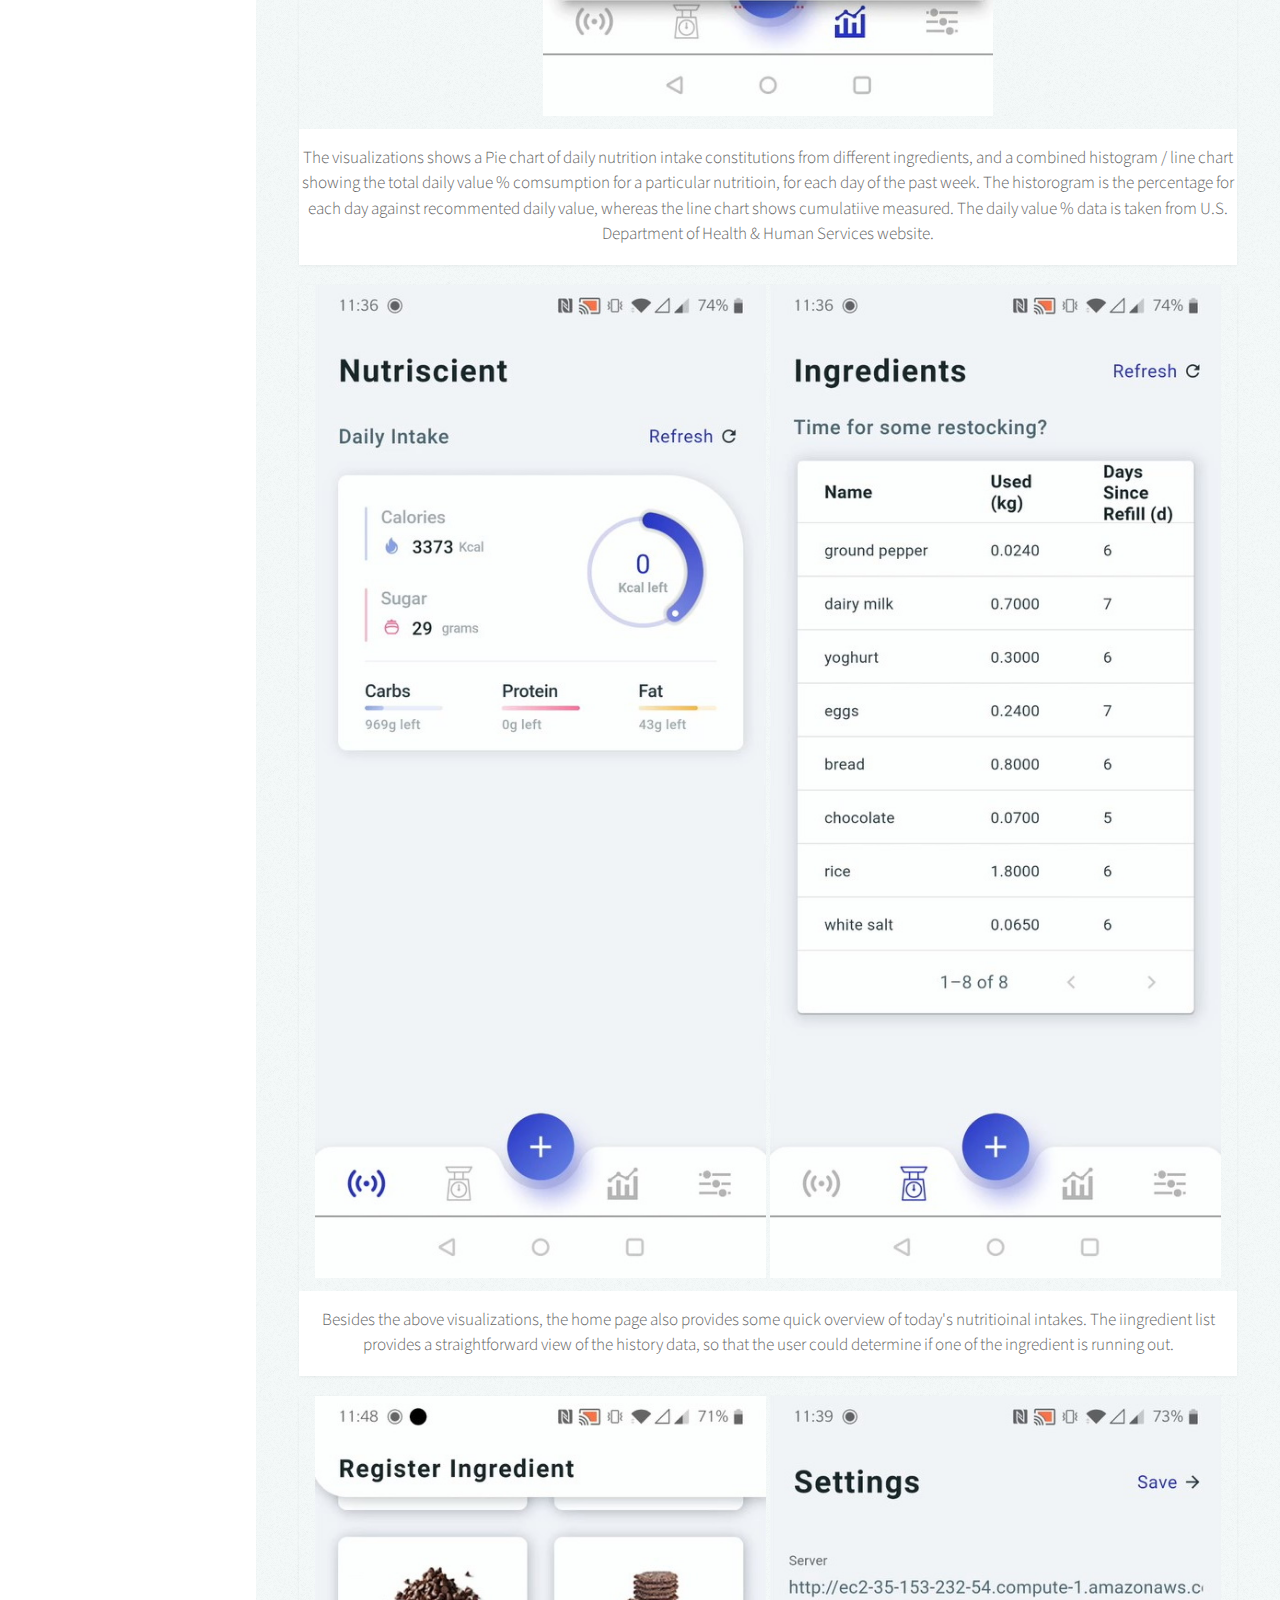
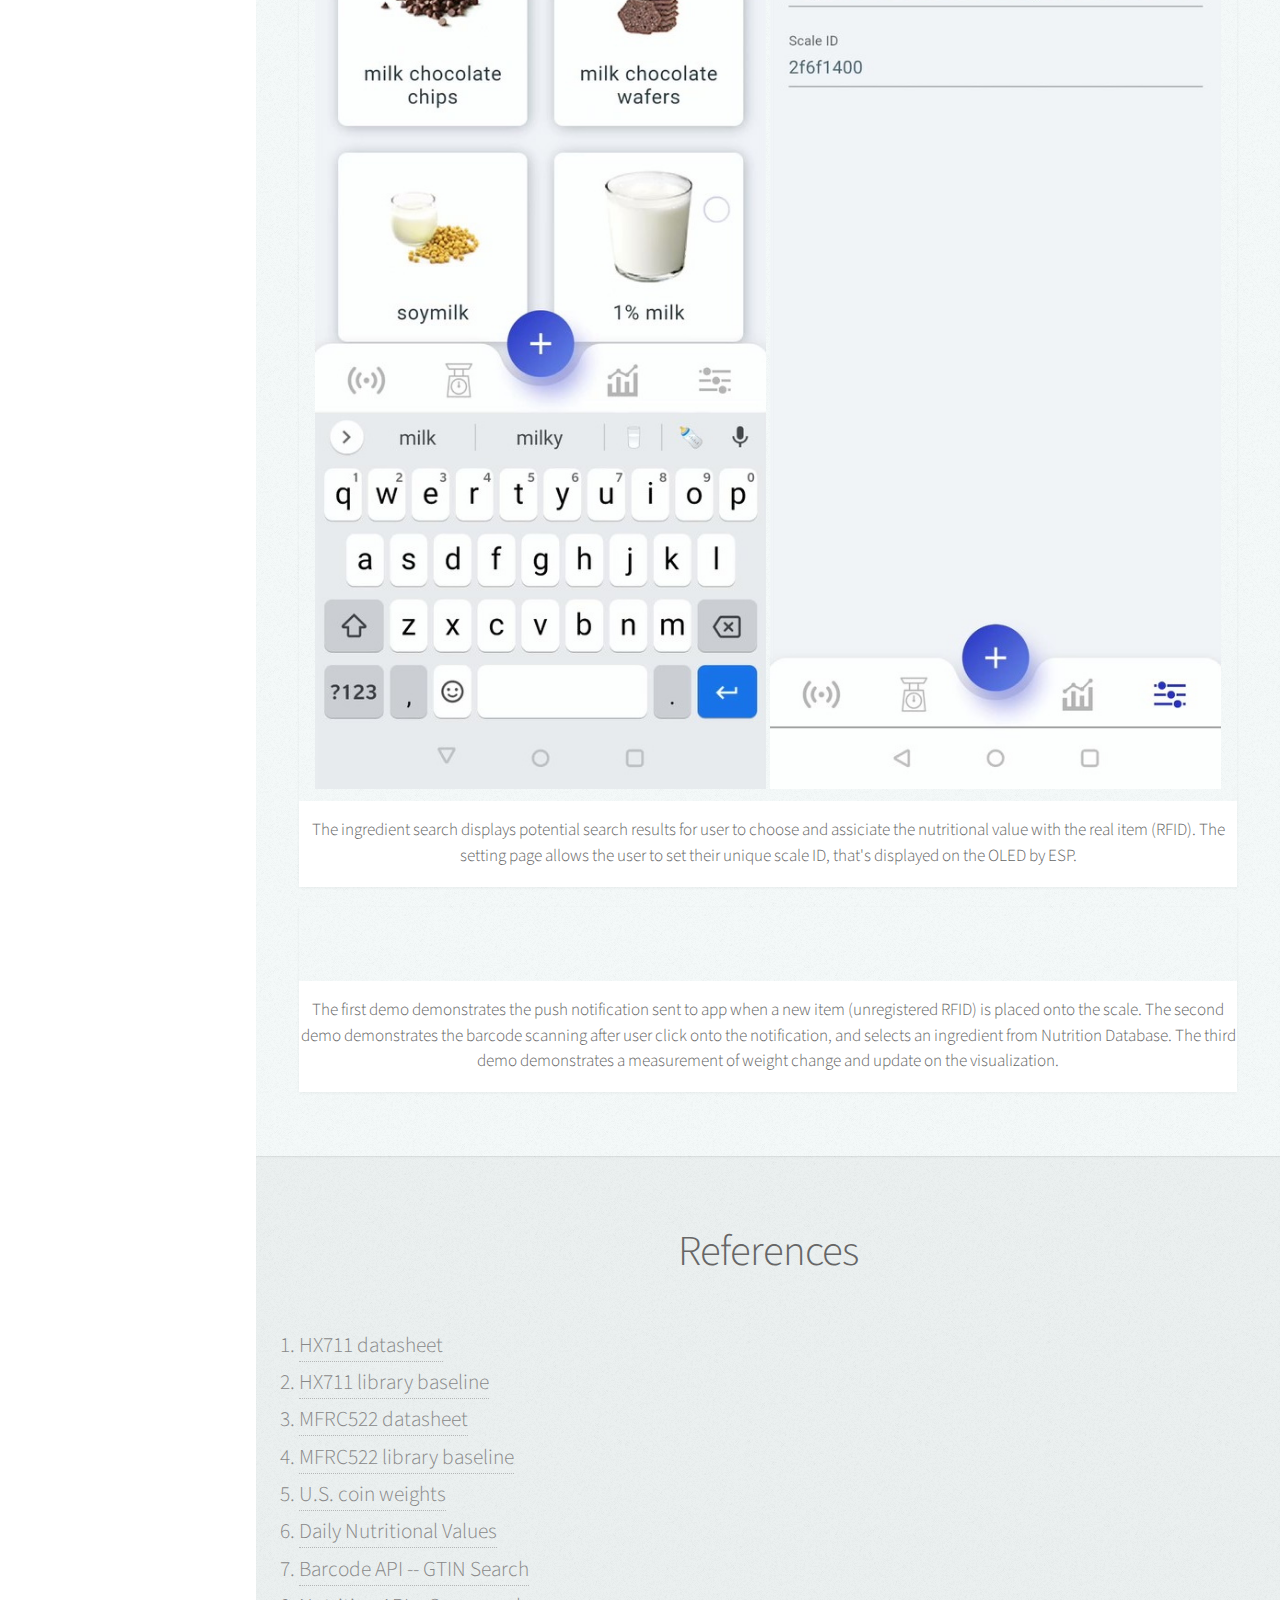
==== commit 440ad0b5: "update" ====
--- a/Documentation_Website/index.html
+++ b/Documentation_Website/index.html
@@ -276,7 +276,7 @@
                             <article class="item">
 								<a class="image fit">
 									<img src="images/IngredientSearch.jpg" alt="" style="width: 48%; display: inline-block" />
-									<img src="images/Setting.jpg" alt="" style="width: 48%; display: inline-block" />
+									<img src="images/Settings.jpg" alt="" style="width: 48%; display: inline-block" />
 								</a>
 								<header>
 									<h3>The ingredient search displays potential search results for user to choose and assiciate the nutritional value with the real item (RFID). The setting page allows the user to set their unique scale ID, that's displayed on the OLED by ESP.</h3>
